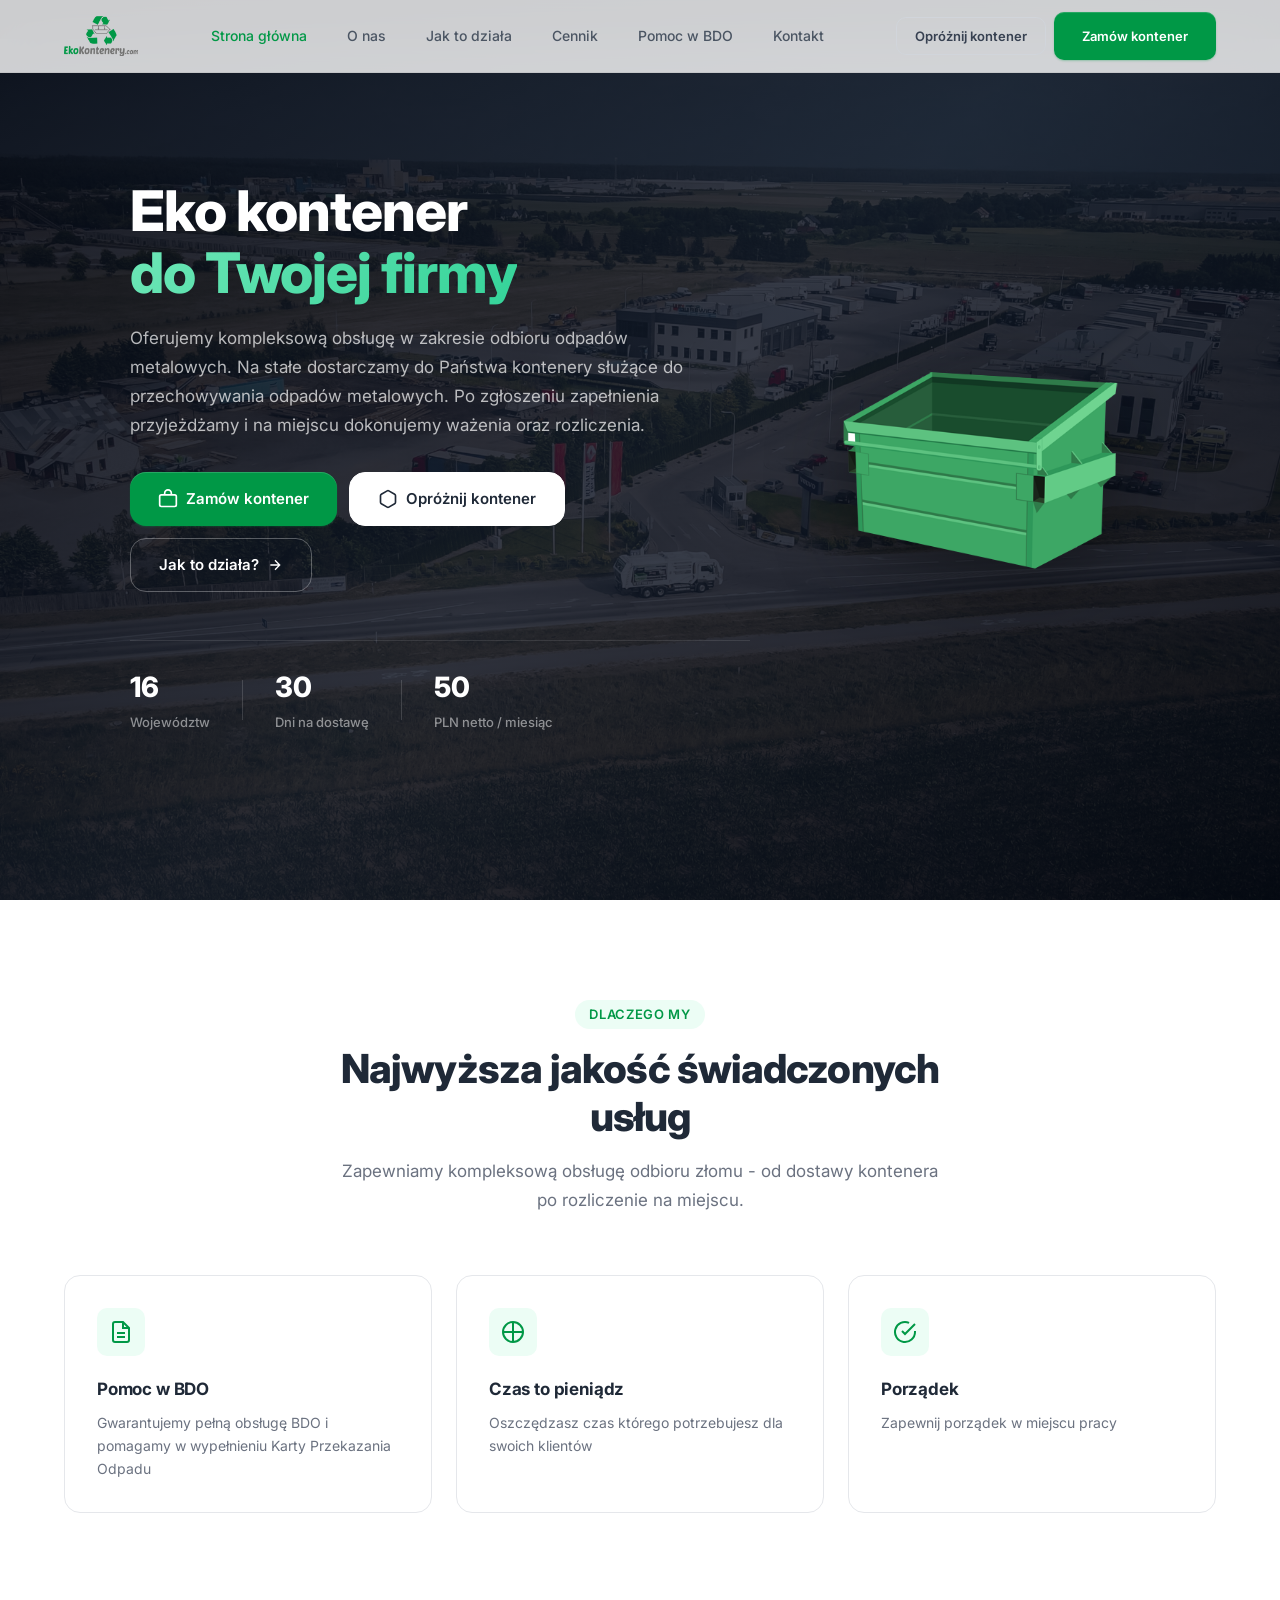
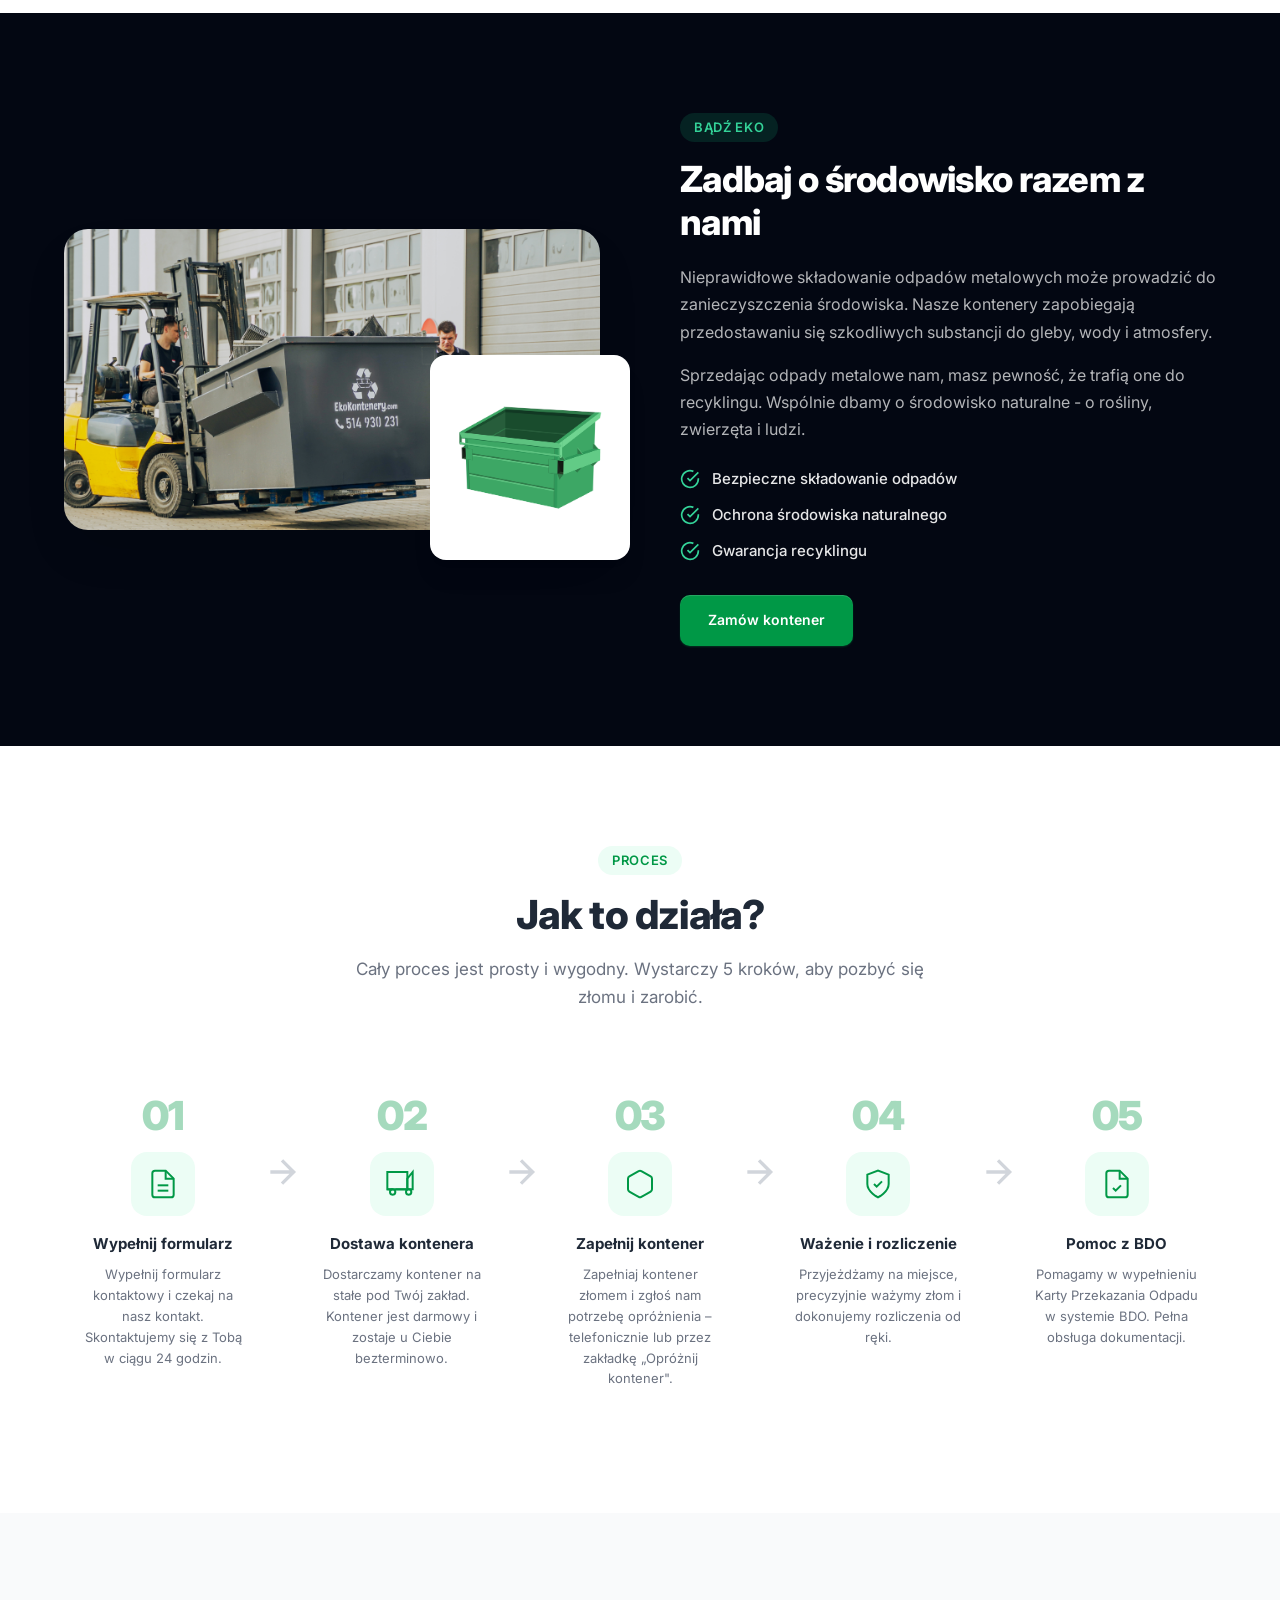
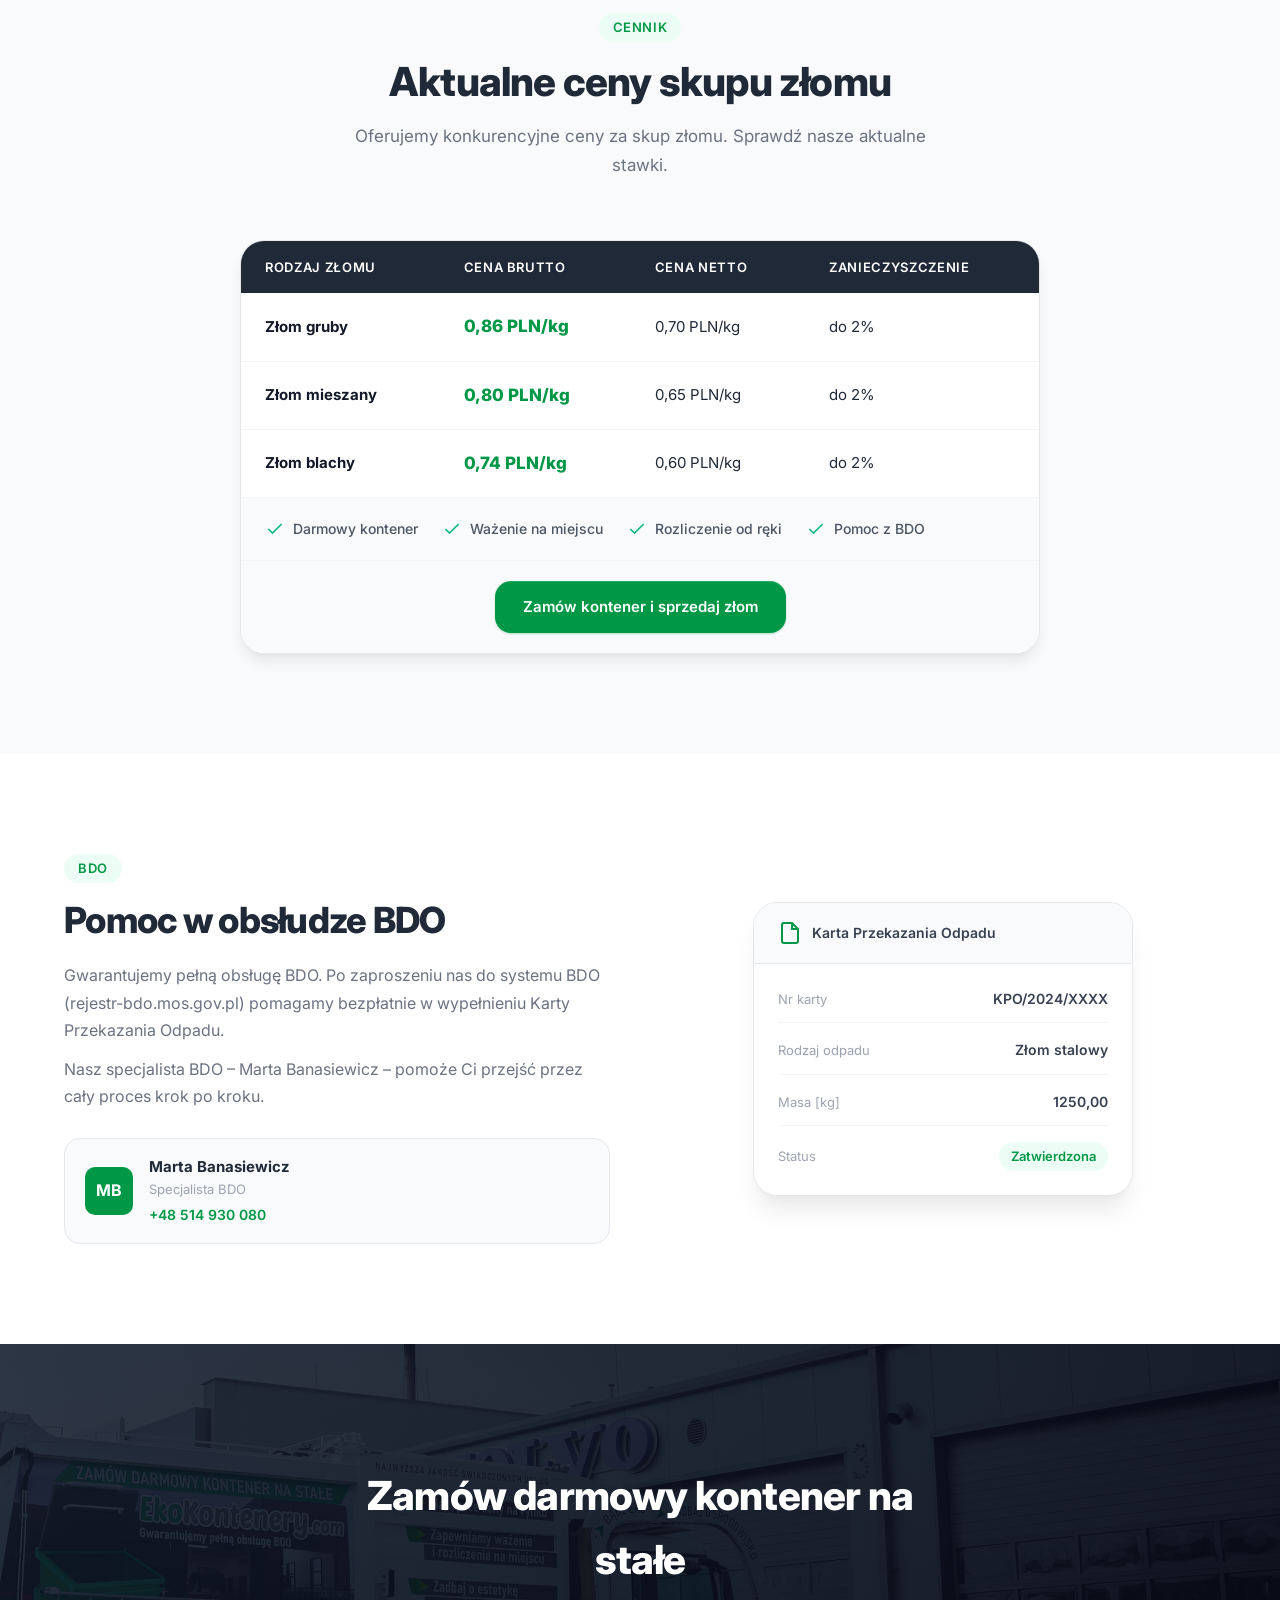
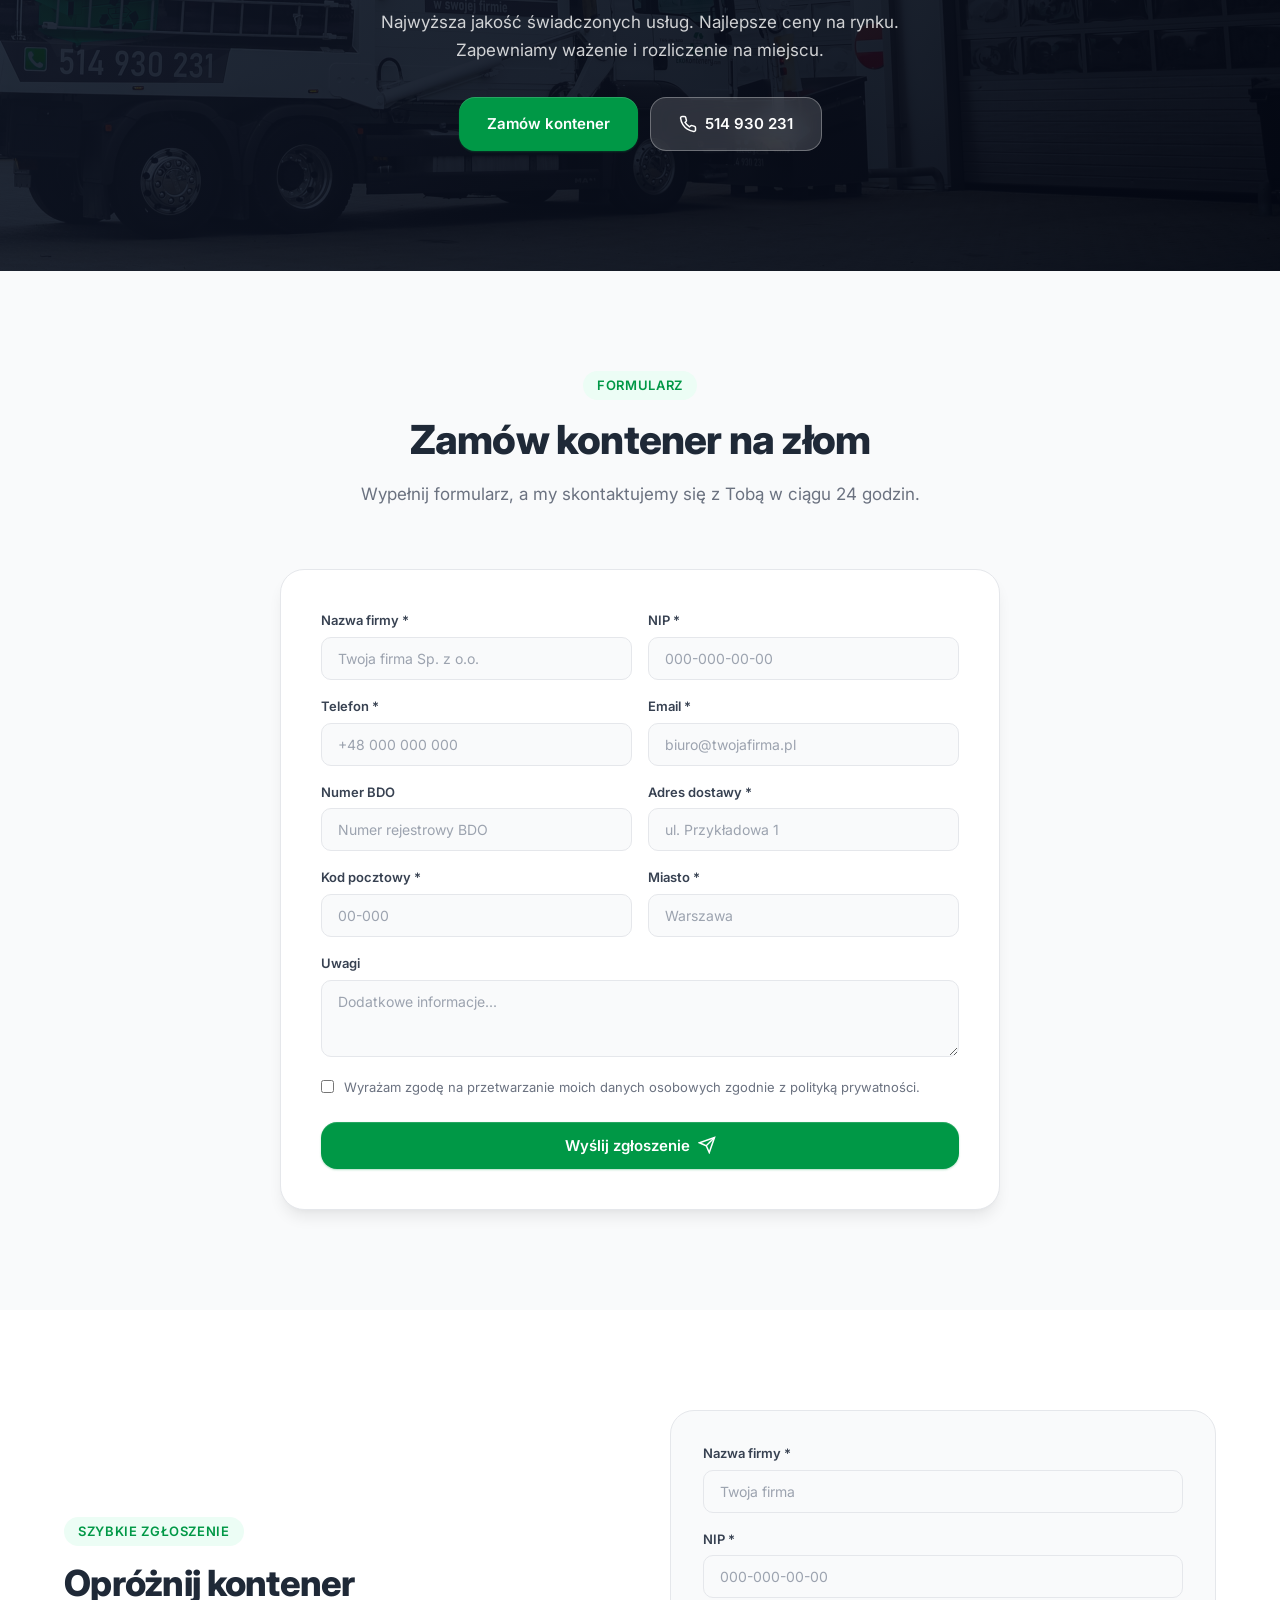
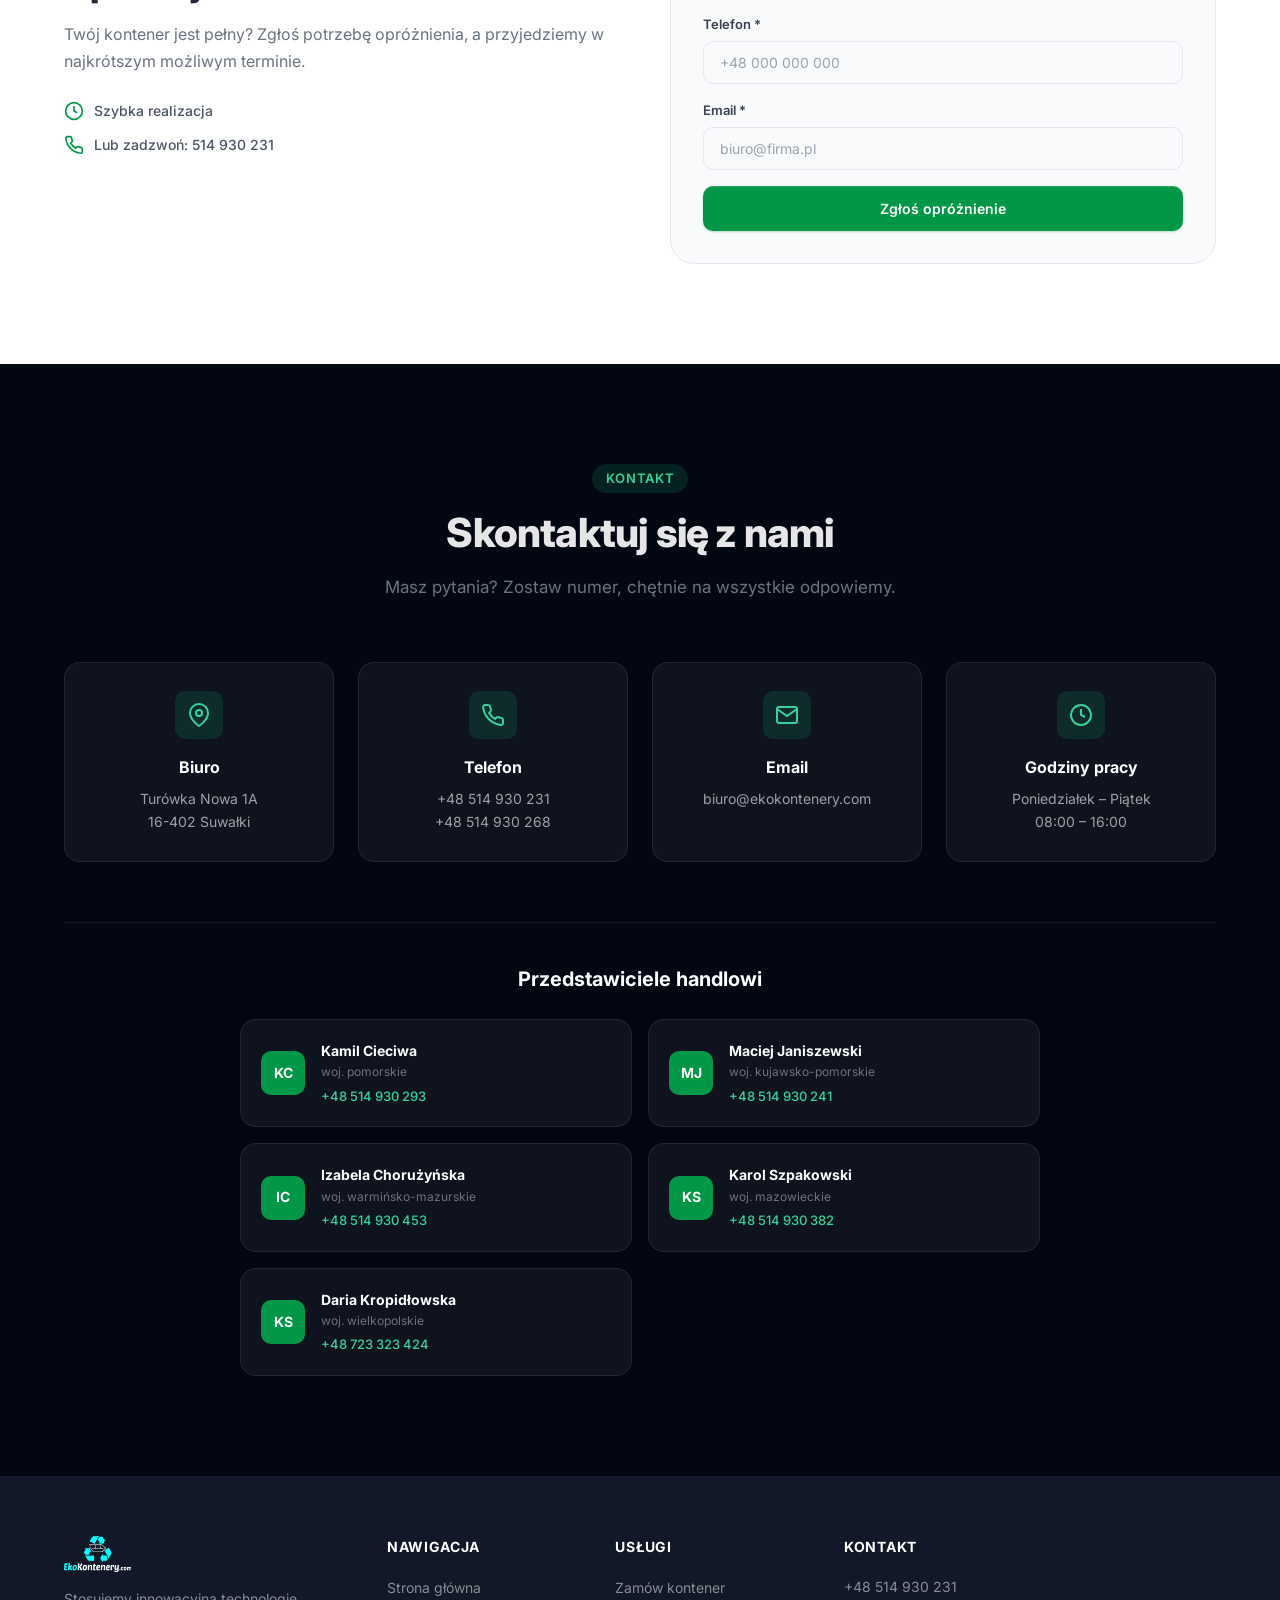
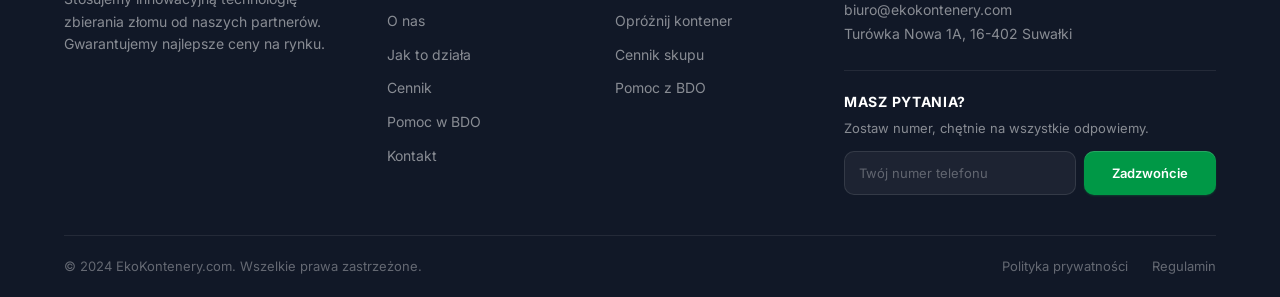
==== index.html @ 19ad595f "Initial Commit" ====
<!DOCTYPE html>
<html lang="pl">
<head>
  <meta charset="UTF-8" />
  <meta name="viewport" content="width=device-width, initial-scale=1.0" />
  <title>EkoKontenery.com - Kontenery na złom | Darmowa dostawa</title>
  <meta name="description" content="Zamów darmowy kontener na złom. Najlepsze ceny na rynku, precyzyjne ważenie i rozliczenie na miejscu. Działamy na terenie całej Polski." />
  <link rel="icon" type="image/png" href="assets/images/logo-1.png" />
  <link rel="preconnect" href="https://fonts.googleapis.com" />
  <link rel="preconnect" href="https://fonts.gstatic.com" crossorigin />
  <link href="https://fonts.googleapis.com/css2?family=Inter:wght@400;500;600;700;800;900&display=swap" rel="stylesheet" />
  <link rel="stylesheet" href="style.css" />
</head>
<body>
  <!-- Navigation -->
  <nav class="navbar" id="navbar">
    <div class="container nav-container">
      <a href="#" class="nav-logo">
        <img src="assets/images/logo-1.png" alt="EkoKontenery.com" />
      </a>
      <button class="nav-toggle" id="navToggle" aria-label="Menu">
        <span></span><span></span><span></span>
      </button>
      <ul class="nav-menu" id="navMenu">
        <li><a href="#home">Strona główna</a></li>
        <li><a href="#o-nas">O nas</a></li>
        <li><a href="#jak-to-dziala">Jak to działa</a></li>
        <li><a href="#cennik">Cennik</a></li>
        <li><a href="#bdo">Pomoc w BDO</a></li>
        <li><a href="#kontakt">Kontakt</a></li>
      </ul>
      <div class="nav-cta">
        <a href="#oproznij" class="btn btn-outline btn-sm">Opróżnij kontener</a>
        <a href="#zamow" class="btn btn-primary btn-sm">Zamów kontener</a>
      </div>
    </div>
  </nav>

  <!-- Hero Section -->
  <section class="hero" id="home">
    <div class="hero-bg">
      <img src="assets/images/Sequence-01.00_31_22_03.Still023-1-scaled.jpg" alt="EkoKontenery siedziba" />
      <div class="hero-overlay"></div>
    </div>
    <div class="container hero-inner">
      <div class="hero-content">
        <h1>Eko kontener<br /><span class="text-gradient">do Twojej firmy</span></h1>
        <p class="hero-subtitle">
         Oferujemy kompleksową obsługę w zakresie odbioru odpadów metalowych. 
         Na stałe dostarczamy do Państwa kontenery służące do przechowywania odpadów metalowych. 
         Po zgłoszeniu zapełnienia przyjeżdżamy i na miejscu dokonujemy ważenia oraz rozliczenia.
        </p>
        <div class="hero-actions">
          <a href="#zamow" class="btn btn-primary btn-lg">
            <svg width="20" height="20" viewBox="0 0 24 24" fill="none" stroke="currentColor" stroke-width="2"><rect x="2" y="7" width="20" height="14" rx="2"/><path d="M16 7V5a4 4 0 0 0-8 0v2"/></svg>
            Zamów kontener
          </a>
          <a href="#oproznij" class="btn btn-white-solid btn-lg">
            <svg width="20" height="20" viewBox="0 0 24 24" fill="none" stroke="currentColor" stroke-width="2"><path d="M21 16V8a2 2 0 0 0-1-1.73l-7-4a2 2 0 0 0-2 0l-7 4A2 2 0 0 0 3 8v8a2 2 0 0 0 1 1.73l7 4a2 2 0 0 0 2 0l7-4A2 2 0 0 0 21 16z"/></svg>
            Opróżnij kontener
          </a>
          <a href="#jak-to-dziala" class="btn btn-outline-light btn-lg">
            Jak to działa?
            <svg width="16" height="16" viewBox="0 0 24 24" fill="none" stroke="currentColor" stroke-width="2"><path d="M5 12h14M12 5l7 7-7 7"/></svg>
          </a>
        </div>
        <div class="hero-stats">
          <div class="stat">
            <span class="stat-number">16</span>
            <span class="stat-label">Województw</span>
          </div>
          <div class="stat-divider"></div>
          <div class="stat">
            <span class="stat-number">30</span>
            <span class="stat-label">Dni na dostawę</span>
          </div>
          <div class="stat-divider"></div>
          <div class="stat">
            <span class="stat-number">50</span>
            <span class="stat-label">PLN netto / miesiąc</span>
          </div>
        </div>
      </div>
      <div class="hero-image">
        <img src="assets/images/kontener-Eko-kontenery-kopia.png" alt="Kontener EkoKontenery" />
      </div>
    </div>
  </section>

<!-- Features Section -->
<section class="section features" id="o-nas">
  <div class="container">

    <div class="section-header">
      <span class="section-tag">Dlaczego my</span>
      <h2>Najwyższa jakość świadczonych usług</h2>
      <p>Zapewniamy kompleksową obsługę odbioru złomu - od dostawy kontenera po rozliczenie na miejscu.</p>
    </div>

    <div class="features-grid">

      <div class="feature-card">
        <div class="feature-icon">
          <svg width="24" height="24" viewBox="0 0 24 24" fill="none" stroke="currentColor" stroke-width="2">
            <path d="M14 2H6a2 2 0 0 0-2 2v16a2 2 0 0 0 2 2h12a2 2 0 0 0 2-2V8z"/>
            <polyline points="14 2 14 8 20 8"/>
            <line x1="16" y1="13" x2="8" y2="13"/>
            <line x1="16" y1="17" x2="8" y2="17"/>
          </svg>
        </div>
        <h3>Pomoc w BDO</h3>
        <p>Gwarantujemy pełną obsługę BDO i pomagamy w wypełnieniu Karty Przekazania Odpadu</p>
      </div>

      <div class="feature-card">
        <div class="feature-icon">
          <svg width="24" height="24" viewBox="0 0 24 24" fill="none" stroke="currentColor" stroke-width="2">
            <path d="M12 2v20M2 12h20"/>
            <circle cx="12" cy="12" r="10"/>
          </svg>
        </div>
        <h3>Czas to pieniądz</h3>
        <p>Oszczędzasz czas którego potrzebujesz dla swoich klientów</p>
      </div>

      <div class="feature-card">
        <div class="feature-icon">
          <svg width="24" height="24" viewBox="0 0 24 24" fill="none" stroke="currentColor" stroke-width="2">
            <path d="M22 11.08V12a10 10 0 1 1-5.93-9.14"/>
            <polyline points="22 4 12 14.01 9 11.01"/>
          </svg>
        </div>
        <h3>Porządek</h3>
        <p>Zapewnij porządek w miejscu pracy</p>
      </div>

    </div>

  </div>
</section>

  <!-- Image + Text Section -->
  <section class="section section-dark eco-section">
    <div class="container">
      <div class="split-content">
        <div class="split-image">
          <img src="assets/images/Sequence-01.00_23_21_05.Still020-1-scaled.jpg" alt="EkoKontenery - kontener na złom z wózkiem widłowym" />
          <div class="image-float-card">
            <img src="assets/images/kontener-Eko-kontenery-kopia.png" alt="Kontener EkoKontenery" class="float-container-img" />
          </div>
        </div>
        <div class="split-text">
          <span class="section-tag tag-light">Bądź EKO</span>
          <h2>Zadbaj o środowisko razem z nami</h2>
          <p>
            Nieprawidłowe składowanie odpadów metalowych może prowadzić do zanieczyszczenia środowiska.
            Nasze kontenery zapobiegają przedostawaniu się szkodliwych substancji do gleby, wody i atmosfery.
          </p>
          <p>
            Sprzedając odpady metalowe nam, masz pewność, że trafią one do recyklingu.
            Wspólnie dbamy o środowisko naturalne - o rośliny, zwierzęta i ludzi.
          </p>
          <ul class="check-list">
            <li>
              <svg width="20" height="20" viewBox="0 0 24 24" fill="none" stroke="currentColor" stroke-width="2"><path d="M22 11.08V12a10 10 0 1 1-5.93-9.14"/><polyline points="22 4 12 14.01 9 11.01"/></svg>
              Bezpieczne składowanie odpadów
            </li>
            <li>
              <svg width="20" height="20" viewBox="0 0 24 24" fill="none" stroke="currentColor" stroke-width="2"><path d="M22 11.08V12a10 10 0 1 1-5.93-9.14"/><polyline points="22 4 12 14.01 9 11.01"/></svg>
              Ochrona środowiska naturalnego
            </li>
            <li>
              <svg width="20" height="20" viewBox="0 0 24 24" fill="none" stroke="currentColor" stroke-width="2"><path d="M22 11.08V12a10 10 0 1 1-5.93-9.14"/><polyline points="22 4 12 14.01 9 11.01"/></svg>
              Gwarancja recyklingu
            </li>
          </ul>
          <a href="#zamow" class="btn btn-primary">Zamów kontener</a>
        </div>
      </div>
    </div>
  </section>

  <!-- How It Works -->
  <section class="section how-it-works" id="jak-to-dziala">
    <div class="container">
      <div class="section-header">
        <span class="section-tag">Proces</span>
        <h2>Jak to działa?</h2>
        <p>Cały proces jest prosty i wygodny. Wystarczy 5 kroków, aby pozbyć się złomu i zarobić.</p>
      </div>
      <div class="steps-grid">
        <div class="step-card">
          <div class="step-number">01</div>
          <div class="step-icon">
            <svg width="32" height="32" viewBox="0 0 24 24" fill="none" stroke="currentColor" stroke-width="1.5"><path d="M14 2H6a2 2 0 0 0-2 2v16a2 2 0 0 0 2 2h12a2 2 0 0 0 2-2V8z"/><polyline points="14 2 14 8 20 8"/><line x1="16" y1="13" x2="8" y2="13"/><line x1="16" y1="17" x2="8" y2="17"/></svg>
          </div>
          <h3>Wypełnij formularz</h3>
          <p>Wypełnij formularz kontaktowy i czekaj na nasz kontakt. Skontaktujemy się z Tobą w ciągu 24 godzin.</p>
        </div>
        <div class="step-connector">
          <svg width="40" height="40" viewBox="0 0 24 24" fill="none" stroke="currentColor" stroke-width="2"><path d="M5 12h14M12 5l7 7-7 7"/></svg>
        </div>
        <div class="step-card">
          <div class="step-number">02</div>
          <div class="step-icon">
            <svg width="32" height="32" viewBox="0 0 24 24" fill="none" stroke="currentColor" stroke-width="1.5"><rect x="1" y="3" width="15" height="13"/><polygon points="16 8 20 3 20 16 16 16 16 8"/><line x1="1" y1="16" x2="5" y2="16"/><circle cx="5" cy="18" r="2"/><circle cx="17" cy="18" r="2"/><line x1="7" y1="16" x2="15" y2="16"/></svg>
          </div>
          <h3>Dostawa kontenera</h3>
          <p>Dostarczamy kontener na stałe pod Twój zakład. Kontener jest darmowy i zostaje u Ciebie bezterminowo.</p>
        </div>
        <div class="step-connector">
          <svg width="40" height="40" viewBox="0 0 24 24" fill="none" stroke="currentColor" stroke-width="2"><path d="M5 12h14M12 5l7 7-7 7"/></svg>
        </div>
        <div class="step-card">
          <div class="step-number">03</div>
          <div class="step-icon">
            <svg width="32" height="32" viewBox="0 0 24 24" fill="none" stroke="currentColor" stroke-width="1.5"><path d="M21 16V8a2 2 0 0 0-1-1.73l-7-4a2 2 0 0 0-2 0l-7 4A2 2 0 0 0 3 8v8a2 2 0 0 0 1 1.73l7 4a2 2 0 0 0 2 0l7-4A2 2 0 0 0 21 16z"/></svg>
          </div>
          <h3>Zapełnij kontener</h3>
          <p>Zapełniaj kontener złomem i zgłoś nam potrzebę opróżnienia – telefonicznie lub przez zakładkę „Opróżnij kontener".</p>
        </div>
        <div class="step-connector">
          <svg width="40" height="40" viewBox="0 0 24 24" fill="none" stroke="currentColor" stroke-width="2"><path d="M5 12h14M12 5l7 7-7 7"/></svg>
        </div>
        <div class="step-card">
          <div class="step-number">04</div>
          <div class="step-icon">
            <svg width="32" height="32" viewBox="0 0 24 24" fill="none" stroke="currentColor" stroke-width="1.5"><path d="M12 22s8-4 8-10V5l-8-3-8 3v7c0 6 8 10 8 10z"/><polyline points="9 12 11 14 15 10"/></svg>
          </div>
          <h3>Ważenie i rozliczenie</h3>
          <p>Przyjeżdżamy na miejsce, precyzyjnie ważymy złom i dokonujemy rozliczenia od ręki.</p>
        </div>
        <div class="step-connector">
          <svg width="40" height="40" viewBox="0 0 24 24" fill="none" stroke="currentColor" stroke-width="2"><path d="M5 12h14M12 5l7 7-7 7"/></svg>
        </div>
        <div class="step-card">
          <div class="step-number">05</div>
          <div class="step-icon">
            <svg width="32" height="32" viewBox="0 0 24 24" fill="none" stroke="currentColor" stroke-width="1.5"><path d="M14 2H6a2 2 0 0 0-2 2v16a2 2 0 0 0 2 2h12a2 2 0 0 0 2-2V8z"/><polyline points="14 2 14 8 20 8"/><path d="M9 15l2 2 4-4"/></svg>
          </div>
          <h3>Pomoc z BDO</h3>
          <p>Pomagamy w wypełnieniu Karty Przekazania Odpadu w systemie BDO. Pełna obsługa dokumentacji.</p>
        </div>
      </div>
    </div>
  </section>

  <!-- Pricing Section -->
  <section class="section section-gray" id="cennik">
    <div class="container">
      <div class="section-header">
        <span class="section-tag">Cennik</span>
        <h2>Aktualne ceny skupu złomu</h2>
        <p>Oferujemy konkurencyjne ceny za skup złomu. Sprawdź nasze aktualne stawki.</p>
      </div>
      <div class="pricing-table-wrapper">
        <table class="pricing-table">
          <thead>
            <tr>
              <th>Rodzaj złomu</th>
              <th>Cena brutto</th>
              <th>Cena netto</th>
              <th>Zanieczyszczenie</th>
            </tr>
          </thead>
          <tbody>
            <tr>
              <td><strong>Złom gruby</strong></td>
              <td><span class="price-highlight">0,86 PLN/kg</span></td>
              <td>0,70 PLN/kg</td>
              <td>do 2%</td>
            </tr>
            <tr>
              <td><strong>Złom mieszany</strong></td>
              <td><span class="price-highlight">0,80 PLN/kg</span></td>
              <td>0,65 PLN/kg</td>
              <td>do 2%</td>
            </tr>
            <tr>
              <td><strong>Złom blachy</strong></td>
              <td><span class="price-highlight">0,74 PLN/kg</span></td>
              <td>0,60 PLN/kg</td>
              <td>do 2%</td>
            </tr>
          </tbody>
        </table>
        <div class="pricing-benefits">
          <div class="pricing-benefit">
            <svg width="20" height="20" viewBox="0 0 24 24" fill="none" stroke="currentColor" stroke-width="2"><polyline points="20 6 9 17 4 12"/></svg>
            Darmowy kontener
          </div>
          <div class="pricing-benefit">
            <svg width="20" height="20" viewBox="0 0 24 24" fill="none" stroke="currentColor" stroke-width="2"><polyline points="20 6 9 17 4 12"/></svg>
            Ważenie na miejscu
          </div>
          <div class="pricing-benefit">
            <svg width="20" height="20" viewBox="0 0 24 24" fill="none" stroke="currentColor" stroke-width="2"><polyline points="20 6 9 17 4 12"/></svg>
            Rozliczenie od ręki
          </div>
          <div class="pricing-benefit">
            <svg width="20" height="20" viewBox="0 0 24 24" fill="none" stroke="currentColor" stroke-width="2"><polyline points="20 6 9 17 4 12"/></svg>
            Pomoc z BDO
          </div>
        </div>
        <div class="pricing-cta">
          <a href="#zamow" class="btn btn-primary btn-lg">Zamów kontener i sprzedaj złom</a>
        </div>
      </div>
    </div>
  </section>

  <!-- BDO Section -->
  <section class="section" id="bdo">
    <div class="container">
      <div class="bdo-content">
        <div class="bdo-text">
          <span class="section-tag">BDO</span>
          <h2>Pomoc w obsłudze BDO</h2>
          <p>
            Gwarantujemy pełną obsługę BDO. Po zaproszeniu nas do systemu BDO
            (rejestr-bdo.mos.gov.pl) pomagamy bezpłatnie w wypełnieniu
            Karty Przekazania Odpadu.
          </p>
          <p>
            Nasz specjalista BDO – Marta Banasiewicz – pomoże Ci przejść
            przez cały proces krok po kroku.
          </p>
          <div class="bdo-contact">
            <div class="bdo-person">
              <div class="person-avatar">MB</div>
              <div>
                <strong>Marta Banasiewicz</strong>
                <span>Specjalista BDO</span>
                <a href="tel:+48514930080">+48 514 930 080</a>
              </div>
            </div>
          </div>
        </div>
        <div class="bdo-visual">
          <div class="bdo-card">
            <div class="bdo-card-header">
              <svg width="24" height="24" viewBox="0 0 24 24" fill="none" stroke="currentColor" stroke-width="2"><path d="M14 2H6a2 2 0 0 0-2 2v16a2 2 0 0 0 2 2h12a2 2 0 0 0 2-2V8z"/><polyline points="14 2 14 8 20 8"/></svg>
              Karta Przekazania Odpadu
            </div>
            <div class="bdo-card-body">
              <div class="bdo-field">
                <span class="bdo-label">Nr karty</span>
                <span class="bdo-value">KPO/2024/XXXX</span>
              </div>
              <div class="bdo-field">
                <span class="bdo-label">Rodzaj odpadu</span>
                <span class="bdo-value">Złom stalowy</span>
              </div>
              <div class="bdo-field">
                <span class="bdo-label">Masa [kg]</span>
                <span class="bdo-value">1250,00</span>
              </div>
              <div class="bdo-field">
                <span class="bdo-label">Status</span>
                <span class="bdo-status">Zatwierdzona</span>
              </div>
            </div>
          </div>
        </div>
      </div>
    </div>
  </section>

  <!-- CTA Image Section -->
  <section class="cta-image-section">
    <div class="cta-image-bg">
      <img src="assets/images/Sequence-01.00_45_12_04.Still037-scaled.jpg" alt="Ciężarówka EkoKontenery" />
      <div class="cta-image-overlay"></div>
    </div>
    <div class="container cta-image-content">
      <h2>Zamów darmowy kontener na stałe</h2>
      <p>Najwyższa jakość świadczonych usług. Najlepsze ceny na rynku. Zapewniamy ważenie i rozliczenie na miejscu.</p>
      <div class="cta-image-actions">
        <a href="#zamow" class="btn btn-primary btn-lg">Zamów kontener</a>
        <a href="tel:+48514930231" class="btn btn-white btn-lg">
          <svg width="18" height="18" viewBox="0 0 24 24" fill="none" stroke="currentColor" stroke-width="2"><path d="M22 16.92v3a2 2 0 0 1-2.18 2 19.79 19.79 0 0 1-8.63-3.07 19.5 19.5 0 0 1-6-6 19.79 19.79 0 0 1-3.07-8.67A2 2 0 0 1 4.11 2h3a2 2 0 0 1 2 1.72c.127.96.361 1.903.7 2.81a2 2 0 0 1-.45 2.11L8.09 9.91a16 16 0 0 0 6 6l1.27-1.27a2 2 0 0 1 2.11-.45c.907.339 1.85.573 2.81.7A2 2 0 0 1 22 16.92z"/></svg>
          514 930 231
        </a>
      </div>
    </div>
  </section>

  <!-- Order Form Section -->
  <section class="section section-gray" id="zamow">
    <div class="container">
      <div class="section-header">
        <span class="section-tag">Formularz</span>
        <h2>Zamów kontener na złom</h2>
        <p>Wypełnij formularz, a my skontaktujemy się z Tobą w ciągu 24 godzin.</p>
      </div>
      <div class="form-wrapper">
        <form class="order-form" id="orderForm">
          <div class="form-grid">
            <div class="form-group">
              <label for="firma">Nazwa firmy *</label>
              <input type="text" id="firma" name="firma" required placeholder="Twoja firma Sp. z o.o." />
            </div>
            <div class="form-group">
              <label for="nip">NIP *</label>
              <input type="text" id="nip" name="nip" required placeholder="000-000-00-00" />
            </div>
            <div class="form-group">
              <label for="telefon">Telefon *</label>
              <input type="tel" id="telefon" name="telefon" required placeholder="+48 000 000 000" />
            </div>
            <div class="form-group">
              <label for="email">Email *</label>
              <input type="email" id="email" name="email" required placeholder="biuro@twojafirma.pl" />
            </div>
            <div class="form-group">
              <label for="bdo">Numer BDO</label>
              <input type="text" id="bdo-number" name="bdo" placeholder="Numer rejestrowy BDO" />
            </div>
            <div class="form-group">
              <label for="adres">Adres dostawy *</label>
              <input type="text" id="adres" name="adres" required placeholder="ul. Przykładowa 1" />
            </div>
            <div class="form-group">
              <label for="kod">Kod pocztowy *</label>
              <input type="text" id="kod" name="kod" required placeholder="00-000" />
            </div>
            <div class="form-group">
              <label for="miasto">Miasto *</label>
              <input type="text" id="miasto" name="miasto" required placeholder="Warszawa" />
            </div>
          </div>
          <div class="form-group form-group-full">
            <label for="uwagi">Uwagi</label>
            <textarea id="uwagi" name="uwagi" rows="3" placeholder="Dodatkowe informacje..."></textarea>
          </div>
          <div class="form-consent">
            <label class="checkbox-label">
              <input type="checkbox" required />
              <span>Wyrażam zgodę na przetwarzanie moich danych osobowych zgodnie z polityką prywatności.</span>
            </label>
          </div>
          <button type="submit" class="btn btn-primary btn-lg btn-block">
            Wyślij zgłoszenie
            <svg width="18" height="18" viewBox="0 0 24 24" fill="none" stroke="currentColor" stroke-width="2"><path d="M22 2L11 13"/><path d="M22 2l-7 20-4-9-9-4 20-7z"/></svg>
          </button>
        </form>
      </div>
    </div>
  </section>

  <!-- Empty Container Form -->
  <section class="section" id="oproznij">
    <div class="container">
      <div class="empty-container-wrapper">
        <div class="empty-container-text">
          <span class="section-tag">Szybkie zgłoszenie</span>
          <h2>Opróżnij kontener</h2>
          <p>Twój kontener jest pełny? Zgłoś potrzebę opróżnienia, a przyjedziemy w najkrótszym możliwym terminie.</p>
          <div class="empty-benefits">
            <div class="empty-benefit">
              <svg width="20" height="20" viewBox="0 0 24 24" fill="none" stroke="currentColor" stroke-width="2"><circle cx="12" cy="12" r="10"/><polyline points="12 6 12 12 16 14"/></svg>
              <span>Szybka realizacja</span>
            </div>
            <div class="empty-benefit">
              <svg width="20" height="20" viewBox="0 0 24 24" fill="none" stroke="currentColor" stroke-width="2"><path d="M22 16.92v3a2 2 0 0 1-2.18 2 19.79 19.79 0 0 1-8.63-3.07 19.5 19.5 0 0 1-6-6 19.79 19.79 0 0 1-3.07-8.67A2 2 0 0 1 4.11 2h3a2 2 0 0 1 2 1.72c.127.96.361 1.903.7 2.81a2 2 0 0 1-.45 2.11L8.09 9.91a16 16 0 0 0 6 6l1.27-1.27a2 2 0 0 1 2.11-.45c.907.339 1.85.573 2.81.7A2 2 0 0 1 22 16.92z"/></svg>
              <span>Lub zadzwoń: 514 930 231</span>
            </div>
          </div>
        </div>
        <form class="empty-form" id="emptyForm">
          <div class="form-group">
            <label for="e-firma">Nazwa firmy *</label>
            <input type="text" id="e-firma" name="firma" required placeholder="Twoja firma" />
          </div>
          <div class="form-group">
            <label for="e-nip">NIP *</label>
            <input type="text" id="e-nip" name="nip" required placeholder="000-000-00-00" />
          </div>
          <div class="form-group">
            <label for="e-telefon">Telefon *</label>
            <input type="tel" id="e-telefon" name="telefon" required placeholder="+48 000 000 000" />
          </div>
          <div class="form-group">
            <label for="e-email">Email *</label>
            <input type="email" id="e-email" name="email" required placeholder="biuro@firma.pl" />
          </div>
          <button type="submit" class="btn btn-primary btn-block">
            Zgłoś opróżnienie
          </button>
        </form>
      </div>
    </div>
  </section>

  <!-- Contact Section -->
  <section class="section section-dark" id="kontakt">
    <div class="container">
      <div class="section-header section-header-light">
        <span class="section-tag tag-light">Kontakt</span>
        <h2>Skontaktuj się z nami</h2>
        <p>Masz pytania? Zostaw numer, chętnie na wszystkie odpowiemy.</p>
      </div>
      <div class="contact-grid">
        <div class="contact-card">
          <div class="contact-icon">
            <svg width="24" height="24" viewBox="0 0 24 24" fill="none" stroke="currentColor" stroke-width="2"><path d="M21 10c0 7-9 13-9 13s-9-6-9-13a9 9 0 0 1 18 0z"/><circle cx="12" cy="10" r="3"/></svg>
          </div>
          <h3>Biuro</h3>
          <p>Turówka Nowa 1A<br />16-402 Suwałki</p>
        </div>
        <div class="contact-card">
          <div class="contact-icon">
            <svg width="24" height="24" viewBox="0 0 24 24" fill="none" stroke="currentColor" stroke-width="2"><path d="M22 16.92v3a2 2 0 0 1-2.18 2 19.79 19.79 0 0 1-8.63-3.07 19.5 19.5 0 0 1-6-6 19.79 19.79 0 0 1-3.07-8.67A2 2 0 0 1 4.11 2h3a2 2 0 0 1 2 1.72c.127.96.361 1.903.7 2.81a2 2 0 0 1-.45 2.11L8.09 9.91a16 16 0 0 0 6 6l1.27-1.27a2 2 0 0 1 2.11-.45c.907.339 1.85.573 2.81.7A2 2 0 0 1 22 16.92z"/></svg>
          </div>
          <h3>Telefon</h3>
          <p>
            <a href="tel:+48514930231">+48 514 930 231</a><br />
            <a href="tel:+48514930268">+48 514 930 268</a>
          </p>
        </div>
        <div class="contact-card">
          <div class="contact-icon">
            <svg width="24" height="24" viewBox="0 0 24 24" fill="none" stroke="currentColor" stroke-width="2"><path d="M4 4h16c1.1 0 2 .9 2 2v12c0 1.1-.9 2-2 2H4c-1.1 0-2-.9-2-2V6c0-1.1.9-2 2-2z"/><polyline points="22,6 12,13 2,6"/></svg>
          </div>
          <h3>Email</h3>
          <p><a href="mailto:biuro@ekokontenery.com">biuro@ekokontenery.com</a></p>
        </div>
        <div class="contact-card">
          <div class="contact-icon">
            <svg width="24" height="24" viewBox="0 0 24 24" fill="none" stroke="currentColor" stroke-width="2"><circle cx="12" cy="12" r="10"/><polyline points="12 6 12 12 16 14"/></svg>
          </div>
          <h3>Godziny pracy</h3>
          <p>Poniedziałek – Piątek<br />08:00 – 16:00</p>
        </div>
      </div>

      <!-- Sales Representatives -->
      <div class="reps-section">
        <h3 class="reps-title">Przedstawiciele handlowi</h3>
        <div class="reps-grid">
          <div class="rep-card">
            <div class="rep-avatar">KC</div>
            <div class="rep-info">
              <strong>Kamil Cieciwa</strong>
              <span>woj. pomorskie</span>
              <a href="tel:+48514930293">+48 514 930 293</a>
              <!-- <a href="mailto:kamil.cieciwa@ekokontenery.com">kamil.cieciwa@ekokontenery.com</a> -->
            </div>
          </div>
          <div class="rep-card">
            <div class="rep-avatar">MJ</div>
            <div class="rep-info">
              <strong>Maciej Janiszewski</strong>
              <span>woj. kujawsko-pomorskie</span>
              <a href="tel:+48514930241">+48 514 930 241</a>
            </div>
          </div>
          <div class="rep-card">
            <div class="rep-avatar">IC</div>
            <div class="rep-info">
              <strong>Izabela Chorużyńska</strong>
              <span>woj. warmińsko-mazurskie</span>
              <a href="tel:+48514930453">+48 514 930 453</a>
            </div>
          </div>
          <div class="rep-card">
            <div class="rep-avatar">KS</div>
            <div class="rep-info">
              <strong>Karol Szpakowski</strong>
              <span>woj. mazowieckie</span>
              <a href="tel:+48514930382">+48 514 930 382</a>
            </div>
          </div>
          <div class="rep-card">
            <div class="rep-avatar">KS</div>
            <div class="rep-info">
              <strong>Daria Kropidłowska</strong>
              <span>woj. wielkopolskie</span>
              <a href="tel:+48723323424">+48 723 323 424</a>
            </div>
          </div>
        </div>
      </div>
    </div>
  </section>

  <!-- Footer -->
  <footer class="footer">
    <div class="container">
      <div class="footer-grid">
        <div class="footer-brand">
          <img src="assets/images/logo-1.png" alt="EkoKontenery.com" class="footer-logo" />
          <p>Stosujemy innowacyjną technologię zbierania złomu od naszych partnerów. Gwarantujemy najlepsze ceny na rynku.</p>
        </div>
        <div class="footer-links">
          <h4>Nawigacja</h4>
          <ul>
            <li><a href="#home">Strona główna</a></li>
            <li><a href="#o-nas">O nas</a></li>
            <li><a href="#jak-to-dziala">Jak to działa</a></li>
            <li><a href="#cennik">Cennik</a></li>
            <li><a href="#bdo">Pomoc w BDO</a></li>
            <li><a href="#kontakt">Kontakt</a></li>
          </ul>
        </div>
        <div class="footer-links">
          <h4>Usługi</h4>
          <ul>
            <li><a href="#zamow">Zamów kontener</a></li>
            <li><a href="#oproznij">Opróżnij kontener</a></li>
            <li><a href="#cennik">Cennik skupu</a></li>
            <li><a href="#bdo">Pomoc z BDO</a></li>
          </ul>
        </div>
        <div class="footer-contact">
          <h4>Kontakt</h4>
          <p>
            <a href="tel:+48514930231">+48 514 930 231</a><br />
            <a href="mailto:biuro@ekokontenery.com">biuro@ekokontenery.com</a><br />
            Turówka Nowa 1A, 16-402 Suwałki
          </p>
          <div class="footer-callback">
            <h4>Masz pytania?</h4>
            <p>Zostaw numer, chętnie na wszystkie odpowiemy.</p>
            <form class="callback-form" id="callbackForm">
              <input type="tel" placeholder="Twój numer telefonu" required />
              <button type="submit" class="btn btn-primary btn-sm">Zadzwońcie</button>
            </form>
          </div>
        </div>
      </div>
      <div class="footer-bottom">
        <p>&copy; 2024 EkoKontenery.com. Wszelkie prawa zastrzeżone.</p>
        <div class="footer-bottom-links">
          <a href="#">Polityka prywatności</a>
          <a href="#">Regulamin</a>
        </div>
      </div>
    </div>
  </footer>

  <script src="script.js"></script>
</body>
</html>
---- style.css ----
/* ===== RESET & BASE ===== */
*, *::before, *::after {
  margin: 0;
  padding: 0;
  box-sizing: border-box;
}

:root {
  --green-50: #ecfdf5;
  --green-100: #d1fae5;
  --green-200: #a7f3d0;
  --green-300: #6ee7b7;
  --green-400: #34d399;
  --green-500: #10b981;
  --green-600: #009846;
  --green-700: #047857;
  --green-800: #065f46;
  --green-900: #064e3b;

  --gray-50: #f9fafb;
  --gray-100: #f3f4f6;
  --gray-200: #e5e7eb;
  --gray-300: #d1d5db;
  --gray-400: #9ca3af;
  --gray-500: #6b7280;
  --gray-600: #4b5563;
  --gray-700: #374151;
  --gray-800: #1f2937;
  --gray-900: #111827;
  --gray-950: #030712;

  --radius-sm: 6px;
  --radius-md: 10px;
  --radius-lg: 16px;
  --radius-xl: 24px;
  --radius-full: 9999px;

  --shadow-sm: 0 1px 2px rgba(0,0,0,0.05);
  --shadow-md: 0 4px 6px -1px rgba(0,0,0,0.07), 0 2px 4px -2px rgba(0,0,0,0.05);
  --shadow-lg: 0 10px 15px -3px rgba(0,0,0,0.08), 0 4px 6px -4px rgba(0,0,0,0.04);
  --shadow-xl: 0 20px 25px -5px rgba(0,0,0,0.08), 0 8px 10px -6px rgba(0,0,0,0.04);
  --shadow-2xl: 0 25px 50px -12px rgba(0,0,0,0.15);

  --transition: 0.2s ease;
}

html {
  scroll-behavior: smooth;
  scroll-padding-top: 80px;
}

body {
  font-family: 'Inter', -apple-system, BlinkMacSystemFont, sans-serif;
  color: var(--gray-800);
  line-height: 1.6;
  background: #fff;
  -webkit-font-smoothing: antialiased;
}

a {
  color: inherit;
  text-decoration: none;
}

img {
  max-width: 100%;
  height: auto;
  display: block;
}

ul { list-style: none; }

.container {
  max-width: 1200px;
  margin: 0 auto;
  padding: 0 24px;
}

/* ===== NAVBAR ===== */
.navbar {
  position: fixed;
  top: 0;
  left: 0;
  right: 0;
  z-index: 1000;
  background: rgba(255,255,255,0.8);
  backdrop-filter: blur(20px);
  -webkit-backdrop-filter: blur(20px);
  border-bottom: 1px solid rgba(0,0,0,0.06);
  transition: var(--transition);
}

.navbar.scrolled {
  background: rgba(255,255,255,0.95);
  box-shadow: var(--shadow-md);
}

.nav-container {
  display: flex;
  align-items: center;
  justify-content: space-between;
  height: 72px;
}

.nav-logo img {
  height: 40px;
  width: auto;
}

.nav-menu {
  display: flex;
  align-items: center;
  gap: 8px;
}

.nav-menu a {
  padding: 8px 16px;
  font-size: 14px;
  font-weight: 500;
  color: var(--gray-600);
  border-radius: var(--radius-full);
  transition: var(--transition);
}

.nav-menu a:hover {
  color: var(--gray-900);
  background: var(--gray-100);
}

.nav-cta {
  display: flex;
  align-items: center;
  gap: 8px;
}

.nav-toggle {
  display: none;
  flex-direction: column;
  gap: 5px;
  background: none;
  border: none;
  cursor: pointer;
  padding: 4px;
}

.nav-toggle span {
  display: block;
  width: 22px;
  height: 2px;
  background: var(--gray-700);
  border-radius: 2px;
  transition: var(--transition);
}

/* ===== BUTTONS ===== */
.btn {
  display: inline-flex;
  align-items: center;
  justify-content: center;
  gap: 8px;
  font-family: inherit;
  font-weight: 600;
  font-size: 14px;
  border: none;
  border-radius: var(--radius-md);
  cursor: pointer;
  transition: all 0.2s ease;
  white-space: nowrap;
  text-decoration: none;
}

.btn-sm {
  padding: 8px 18px;
  font-size: 13px;
}

.btn-lg {
  padding: 14px 28px;
  font-size: 15px;
  border-radius: var(--radius-lg);
}

.btn-block {
  width: 100%;
}

.btn-primary {
  background: var(--green-600);
  color: #fff;
  box-shadow: 0 1px 2px rgba(0,152,70,0.3), inset 0 1px 0 rgba(255,255,255,0.15);
  padding: 14px 28px;
}

.btn-primary:hover {
  background: var(--green-700);
  box-shadow: 0 4px 12px rgba(0,152,70,0.35), inset 0 1px 0 rgba(255,255,255,0.15);
  transform: translateY(-1px);
}

.btn-outline {
  background: transparent;
  color: var(--gray-700);
  border: 1.5px solid var(--gray-300);
}

.btn-outline:hover {
  background: var(--gray-50);
  border-color: var(--gray-400);
  color: var(--gray-900);
}

.btn-white {
  background: rgba(255,255,255,0.15);
  color: #fff;
  border: 1.5px solid rgba(255,255,255,0.3);
  backdrop-filter: blur(10px);
}

.btn-white:hover {
  background: rgba(255,255,255,0.25);
  border-color: rgba(255,255,255,0.5);
}

.btn-outline-light {
  background: transparent;
  color: #fff;
  border: 1.5px solid rgba(255,255,255,0.3);
}

.btn-outline-light:hover {
  background: rgba(255,255,255,0.1);
  border-color: rgba(255,255,255,0.5);
}

.btn-white-solid {
  background: #fff;
  color: var(--gray-800);
  border: 1.5px solid #fff;
}

.btn-white-solid:hover {
  background: var(--gray-100);
  border-color: var(--gray-100);
  transform: translateY(-1px);
}

/* ===== HERO ===== */
.hero {
  position: relative;
  min-height: 100vh;
  display: flex;
  align-items: center;
  padding: 120px 0 80px;
  overflow: hidden;
}

.hero-bg {
  position: absolute;
  inset: 0;
  z-index: 0;
}

.hero-bg img {
  width: 100%;
  height: 100%;
  object-fit: cover;
}

.hero-overlay {
  position: absolute;
  inset: 0;
  background: linear-gradient(
    135deg,
    rgba(3,7,18,0.88) 0%,
    rgba(17,24,39,0.82) 50%,
    rgba(3,7,18,0.85) 100%
  );
}

.hero-inner {
  position: relative;
  z-index: 1;
  display: flex;
  align-items: center;
  gap: 60px;
}

.hero-content {
  flex: 1;
  max-width: 620px;
}

.hero-image {
  flex: 0 0 340px;
  display: flex;
  align-items: center;
  justify-content: center;
}

.hero-image img {
  width: 100%;
  max-width: 340px;
  filter: drop-shadow(0 20px 40px rgba(0,0,0,0.4));
  animation: float 4s ease-in-out infinite;
}

@keyframes float {
  0%, 100% { transform: translateY(0); }
  50% { transform: translateY(-12px); }
}

.hero h1 {
  font-size: clamp(36px, 5vw, 56px);
  font-weight: 800;
  line-height: 1.1;
  color: #fff;
  margin-bottom: 20px;
  letter-spacing: -0.02em;
}

.text-gradient {
  background: linear-gradient(135deg, var(--green-300), var(--green-400));
  -webkit-background-clip: text;
  -webkit-text-fill-color: transparent;
  background-clip: text;
}

.hero-subtitle {
  font-size: 17px;
  line-height: 1.7;
  color: rgba(255,255,255,0.7);
  margin-bottom: 32px;
  max-width: 580px;
}

.hero-actions {
  display: flex;
  gap: 12px;
  flex-wrap: wrap;
  margin-bottom: 48px;
}

.hero-stats {
  display: flex;
  align-items: center;
  gap: 32px;
  padding: 24px 0;
  border-top: 1px solid rgba(255,255,255,0.1);
}

.stat-number {
  display: block;
  font-size: 28px;
  font-weight: 800;
  color: #fff;
}

.stat-label {
  font-size: 13px;
  color: rgba(255,255,255,0.5);
  font-weight: 500;
}

.stat-divider {
  width: 1px;
  height: 40px;
  background: rgba(255,255,255,0.15);
}

/* ===== SECTIONS ===== */
.section {
  padding: 100px 0;
}

.section-gray {
  background: var(--gray-50);
}

.section-dark {
  background: var(--gray-950);
  color: #fff;
}

.section-header {
  text-align: center;
  max-width: 600px;
  margin: 0 auto 60px;
}

.section-header-light h2,
.section-header-light p {
  color: rgba(255,255,255,0.9);
}

.section-header-light p {
  color: rgba(255,255,255,0.6);
}

.section-tag {
  display: inline-block;
  font-size: 13px;
  font-weight: 600;
  color: var(--green-600);
  background: var(--green-50);
  padding: 4px 14px;
  border-radius: var(--radius-full);
  margin-bottom: 16px;
  text-transform: uppercase;
  letter-spacing: 0.05em;
}

.tag-light {
  background: rgba(16,185,129,0.15);
  color: var(--green-400);
}

.section-header h2 {
  font-size: clamp(28px, 3.5vw, 40px);
  font-weight: 800;
  line-height: 1.2;
  letter-spacing: -0.02em;
  margin-bottom: 16px;
}

.section-header p {
  font-size: 17px;
  color: var(--gray-500);
  line-height: 1.7;
}

/* ===== FEATURES ===== */
.features-grid {
  display: grid;
  grid-template-columns: repeat(3, 1fr);
  gap: 24px;
}

.feature-card {
  padding: 32px;
  background: #fff;
  border: 1px solid var(--gray-200);
  border-radius: var(--radius-lg);
  transition: all 0.3s ease;
}

.feature-card:hover {
  border-color: var(--green-200);
  box-shadow: var(--shadow-lg);
  transform: translateY(-4px);
}

.feature-icon {
  width: 48px;
  height: 48px;
  display: flex;
  align-items: center;
  justify-content: center;
  background: var(--green-50);
  border-radius: var(--radius-md);
  color: var(--green-600);
  margin-bottom: 20px;
}

.feature-card h3 {
  font-size: 17px;
  font-weight: 700;
  margin-bottom: 8px;
  letter-spacing: -0.01em;
}

.feature-card p {
  font-size: 14px;
  color: var(--gray-500);
  line-height: 1.65;
}

/* ===== SPLIT CONTENT (ECO SECTION) ===== */
.split-content {
  display: grid;
  grid-template-columns: 1fr 1fr;
  gap: 80px;
  align-items: center;
}

.split-image {
  position: relative;
}

.split-image > img {
  border-radius: var(--radius-xl);
  box-shadow: var(--shadow-2xl);
}

.image-float-card {
  position: absolute;
  bottom: -30px;
  right: -30px;
  background: #fff;
  padding: 12px;
  border-radius: var(--radius-lg);
  box-shadow: var(--shadow-xl);
  max-width: 200px;
}

.float-container-img {
  border-radius: var(--radius-md);
}

.split-text h2 {
  font-size: clamp(28px, 3vw, 36px);
  font-weight: 800;
  line-height: 1.2;
  letter-spacing: -0.02em;
  margin-bottom: 20px;
  color: #fff;
}

.split-text p {
  font-size: 16px;
  line-height: 1.7;
  color: rgba(255,255,255,0.7);
  margin-bottom: 16px;
}

.check-list {
  margin: 24px 0 32px;
  display: flex;
  flex-direction: column;
  gap: 12px;
}

.check-list li {
  display: flex;
  align-items: center;
  gap: 12px;
  font-size: 15px;
  font-weight: 500;
  color: rgba(255,255,255,0.9);
}

.check-list svg {
  color: var(--green-400);
  flex-shrink: 0;
}

/* ===== HOW IT WORKS ===== */
.steps-grid {
  display: flex;
  align-items: flex-start;
  gap: 0;
  justify-content: center;
  flex-wrap: wrap;
}

.step-card {
  flex: 1;
  min-width: 180px;
  max-width: 220px;
  text-align: center;
  padding: 24px 16px;
}

.step-number {
  font-size: 40px;
  font-weight: 900;
  color: var(--green-600);
  opacity: 0.35;
  line-height: 1;
  margin-bottom: 16px;
  letter-spacing: -0.03em;
}

.step-icon {
  width: 64px;
  height: 64px;
  display: flex;
  align-items: center;
  justify-content: center;
  background: var(--green-50);
  border-radius: var(--radius-lg);
  color: var(--green-600);
  margin: 0 auto 16px;
}

.step-card h3 {
  font-size: 15px;
  font-weight: 700;
  margin-bottom: 8px;
}

.step-card p {
  font-size: 13px;
  color: var(--gray-500);
  line-height: 1.6;
}

.step-connector {
  display: flex;
  align-items: center;
  justify-content: center;
  color: var(--gray-300);
  padding-top: 80px;
  flex-shrink: 0;
}

/* ===== PRICING TABLE ===== */
.pricing-table-wrapper {
  max-width: 800px;
  margin: 0 auto;
  background: #fff;
  border: 1px solid var(--gray-200);
  border-radius: var(--radius-xl);
  overflow: hidden;
  box-shadow: var(--shadow-lg);
}

.pricing-table {
  width: 100%;
  border-collapse: collapse;
}

.pricing-table thead {
  background: var(--gray-800);
  color: #fff;
}

.pricing-table th {
  padding: 16px 24px;
  font-size: 13px;
  font-weight: 600;
  text-align: left;
  text-transform: uppercase;
  letter-spacing: 0.05em;
}

.pricing-table td {
  padding: 20px 24px;
  font-size: 15px;
  border-bottom: 1px solid var(--gray-100);
}

.pricing-table tbody tr:last-child td {
  border-bottom: none;
}

.pricing-table tbody tr:hover {
  background: var(--gray-50);
}

.pricing-table td strong {
  font-weight: 700;
  color: var(--gray-900);
}

.price-highlight {
  font-weight: 800;
  font-size: 17px;
  color: var(--green-600);
}

.pricing-benefits {
  display: flex;
  gap: 24px;
  padding: 20px 24px;
  border-top: 1px solid var(--gray-100);
  background: var(--gray-50);
  flex-wrap: wrap;
}

.pricing-benefit {
  display: flex;
  align-items: center;
  gap: 8px;
  font-size: 14px;
  font-weight: 500;
  color: var(--gray-600);
}

.pricing-benefit svg {
  color: var(--green-500);
  flex-shrink: 0;
}

.pricing-cta {
  padding: 20px 24px;
  text-align: center;
  background: var(--gray-50);
  border-top: 1px solid var(--gray-100);
}

/* ===== BDO SECTION ===== */
.bdo-content {
  display: grid;
  grid-template-columns: 1fr 1fr;
  gap: 60px;
  align-items: center;
}

.bdo-text h2 {
  font-size: clamp(28px, 3vw, 36px);
  font-weight: 800;
  line-height: 1.2;
  letter-spacing: -0.02em;
  margin-bottom: 20px;
}

.bdo-text p {
  font-size: 16px;
  color: var(--gray-500);
  line-height: 1.7;
  margin-bottom: 12px;
}

.bdo-contact {
  margin-top: 28px;
}

.bdo-person {
  display: flex;
  align-items: center;
  gap: 16px;
  padding: 16px 20px;
  background: var(--gray-50);
  border-radius: var(--radius-lg);
  border: 1px solid var(--gray-200);
}

.person-avatar {
  width: 48px;
  height: 48px;
  display: flex;
  align-items: center;
  justify-content: center;
  background: var(--green-600);
  color: #fff;
  font-weight: 700;
  font-size: 16px;
  border-radius: var(--radius-md);
  flex-shrink: 0;
}

.bdo-person div strong {
  display: block;
  font-size: 15px;
}

.bdo-person div span {
  display: block;
  font-size: 13px;
  color: var(--gray-400);
}

.bdo-person div a {
  display: block;
  font-size: 14px;
  color: var(--green-600);
  font-weight: 600;
  margin-top: 4px;
}

.bdo-visual {
  display: flex;
  justify-content: center;
}

.bdo-card {
  width: 100%;
  max-width: 380px;
  background: #fff;
  border: 1px solid var(--gray-200);
  border-radius: var(--radius-xl);
  overflow: hidden;
  box-shadow: var(--shadow-xl);
}

.bdo-card-header {
  display: flex;
  align-items: center;
  gap: 10px;
  padding: 18px 24px;
  background: var(--gray-50);
  border-bottom: 1px solid var(--gray-200);
  font-size: 14px;
  font-weight: 600;
  color: var(--gray-700);
}

.bdo-card-header svg {
  color: var(--green-600);
}

.bdo-card-body {
  padding: 24px;
  display: flex;
  flex-direction: column;
  gap: 16px;
}

.bdo-field {
  display: flex;
  justify-content: space-between;
  align-items: center;
  padding-bottom: 12px;
  border-bottom: 1px solid var(--gray-100);
}

.bdo-field:last-child {
  border: none;
  padding-bottom: 0;
}

.bdo-label {
  font-size: 13px;
  color: var(--gray-400);
}

.bdo-value {
  font-size: 14px;
  font-weight: 600;
  color: var(--gray-700);
}

.bdo-status {
  font-size: 13px;
  font-weight: 600;
  color: var(--green-600);
  background: var(--green-50);
  padding: 4px 12px;
  border-radius: var(--radius-full);
}

/* ===== CTA IMAGE SECTION ===== */
.cta-image-section {
  position: relative;
  padding: 120px 0;
  overflow: hidden;
}

.cta-image-bg {
  position: absolute;
  inset: 0;
}

.cta-image-bg img {
  width: 100%;
  height: 100%;
  object-fit: cover;
}

.cta-image-overlay {
  position: absolute;
  inset: 0;
  background: linear-gradient(135deg, rgba(17,24,39,0.85), rgba(3,7,18,0.92));
}

.cta-image-content {
  position: relative;
  z-index: 1;
  text-align: center;
  max-width: 600px;
  margin: 0 auto;
}

.cta-image-content h2 {
  font-size: clamp(28px, 3.5vw, 40px);
  font-weight: 800;
  color: #fff;
  margin-bottom: 16px;
  letter-spacing: -0.02em;
}

.cta-image-content p {
  font-size: 17px;
  color: rgba(255,255,255,0.8);
  margin-bottom: 32px;
  line-height: 1.7;
}

.cta-image-actions {
  display: flex;
  gap: 12px;
  justify-content: center;
  flex-wrap: wrap;
}

/* ===== FORM SECTIONS ===== */
.form-wrapper {
  max-width: 720px;
  margin: 0 auto;
  background: #fff;
  border: 1px solid var(--gray-200);
  border-radius: var(--radius-xl);
  padding: 40px;
  box-shadow: var(--shadow-lg);
}

.form-grid {
  display: grid;
  grid-template-columns: 1fr 1fr;
  gap: 16px;
  margin-bottom: 16px;
}

.form-group {
  display: flex;
  flex-direction: column;
  gap: 6px;
}

.form-group-full {
  margin-bottom: 20px;
}

.form-group label {
  font-size: 13px;
  font-weight: 600;
  color: var(--gray-700);
}

.form-group input,
.form-group textarea {
  padding: 12px 16px;
  font-family: inherit;
  font-size: 14px;
  border: 1.5px solid var(--gray-200);
  border-radius: var(--radius-md);
  background: var(--gray-50);
  color: var(--gray-800);
  transition: var(--transition);
  outline: none;
}

.form-group input:focus,
.form-group textarea:focus {
  border-color: var(--green-500);
  background: #fff;
  box-shadow: 0 0 0 4px var(--green-50);
}

.form-group input::placeholder,
.form-group textarea::placeholder {
  color: var(--gray-400);
}

.form-group textarea {
  resize: vertical;
}

.form-consent {
  margin-bottom: 24px;
}

.checkbox-label {
  display: flex;
  align-items: flex-start;
  gap: 10px;
  font-size: 13px;
  color: var(--gray-500);
  cursor: pointer;
}

.checkbox-label input {
  margin-top: 3px;
  accent-color: var(--green-600);
}

/* ===== EMPTY CONTAINER ===== */
.empty-container-wrapper {
  display: grid;
  grid-template-columns: 1fr 1fr;
  gap: 60px;
  align-items: center;
}

.empty-container-text h2 {
  font-size: clamp(28px, 3vw, 36px);
  font-weight: 800;
  line-height: 1.2;
  letter-spacing: -0.02em;
  margin-bottom: 16px;
}

.empty-container-text p {
  font-size: 16px;
  color: var(--gray-500);
  line-height: 1.7;
  margin-bottom: 24px;
}

.empty-benefits {
  display: flex;
  flex-direction: column;
  gap: 12px;
}

.empty-benefit {
  display: flex;
  align-items: center;
  gap: 10px;
  font-size: 14px;
  font-weight: 500;
  color: var(--gray-600);
}

.empty-benefit svg {
  color: var(--green-600);
  flex-shrink: 0;
}

.empty-form {
  background: var(--gray-50);
  border: 1px solid var(--gray-200);
  border-radius: var(--radius-xl);
  padding: 32px;
  display: flex;
  flex-direction: column;
  gap: 16px;
}

/* ===== CONTACT SECTION ===== */
.contact-grid {
  display: grid;
  grid-template-columns: repeat(4, 1fr);
  gap: 24px;
  margin-bottom: 60px;
}

.contact-card {
  background: rgba(255,255,255,0.05);
  border: 1px solid rgba(255,255,255,0.08);
  border-radius: var(--radius-lg);
  padding: 28px 24px;
  text-align: center;
  transition: all 0.3s ease;
}

.contact-card:hover {
  background: rgba(255,255,255,0.08);
  border-color: rgba(255,255,255,0.15);
  transform: translateY(-2px);
}

.contact-icon {
  width: 48px;
  height: 48px;
  display: flex;
  align-items: center;
  justify-content: center;
  background: rgba(16,185,129,0.15);
  border-radius: var(--radius-md);
  color: var(--green-400);
  margin: 0 auto 16px;
}

.contact-card h3 {
  font-size: 16px;
  font-weight: 700;
  margin-bottom: 8px;
  color: #fff;
}

.contact-card p {
  font-size: 14px;
  color: rgba(255,255,255,0.6);
  line-height: 1.6;
}

.contact-card a {
  color: rgba(255,255,255,0.6);
  transition: color 0.2s;
}

.contact-card a:hover {
  color: var(--green-400);
}

/* Reps */
.reps-section {
  padding-top: 40px;
  border-top: 1px solid rgba(255,255,255,0.08);
}

.reps-title {
  font-size: 20px;
  font-weight: 700;
  color: #fff;
  margin-bottom: 24px;
  text-align: center;
}

.reps-grid {
  display: grid;
  grid-template-columns: repeat(2, 1fr);
  gap: 16px;
  max-width: 800px;
  margin: 0 auto;
}

.rep-card {
  display: flex;
  align-items: center;
  gap: 16px;
  padding: 20px;
  background: rgba(255,255,255,0.05);
  border: 1px solid rgba(255,255,255,0.08);
  border-radius: var(--radius-lg);
  transition: all 0.2s ease;
}

.rep-card:hover {
  background: rgba(255,255,255,0.08);
}

.rep-avatar {
  width: 44px;
  height: 44px;
  display: flex;
  align-items: center;
  justify-content: center;
  background: var(--green-600);
  color: #fff;
  font-weight: 700;
  font-size: 14px;
  border-radius: var(--radius-md);
  flex-shrink: 0;
}

.rep-info strong {
  display: block;
  font-size: 14px;
  color: #fff;
}

.rep-info span {
  display: block;
  font-size: 12px;
  color: rgba(255,255,255,0.4);
  margin-bottom: 4px;
}

.rep-info a {
  display: block;
  font-size: 13px;
  color: var(--green-400);
  font-weight: 500;
}

.rep-info a:hover {
  color: var(--green-300);
}

/* ===== FOOTER ===== */
.footer {
  background: var(--gray-900);
  color: rgba(255,255,255,0.7);
  padding: 60px 0 0;
}

.footer-grid {
  display: grid;
  grid-template-columns: 1.5fr 1fr 1fr 1.5fr;
  gap: 40px;
  padding-bottom: 40px;
}

.footer-logo {
  height: 36px;
  margin-bottom: 16px;
  filter: brightness(10);
}

.footer-brand p {
  font-size: 14px;
  line-height: 1.6;
  color: rgba(255,255,255,0.5);
}

.footer-links h4,
.footer-contact h4 {
  font-size: 14px;
  font-weight: 700;
  color: #fff;
  margin-bottom: 16px;
  text-transform: uppercase;
  letter-spacing: 0.05em;
}

.footer-links ul {
  display: flex;
  flex-direction: column;
  gap: 8px;
}

.footer-links a {
  font-size: 14px;
  color: rgba(255,255,255,0.5);
  transition: color 0.2s;
}

.footer-links a:hover {
  color: var(--green-400);
}

.footer-contact p {
  font-size: 14px;
  line-height: 1.7;
  color: rgba(255,255,255,0.5);
}

.footer-contact a {
  color: rgba(255,255,255,0.5);
  transition: color 0.2s;
}

.footer-contact a:hover {
  color: var(--green-400);
}

.footer-callback {
  margin-top: 24px;
  padding-top: 20px;
  border-top: 1px solid rgba(255,255,255,0.08);
}

.footer-callback h4 {
  margin-bottom: 4px;
}

.footer-callback p {
  font-size: 13px;
  margin-bottom: 12px;
}

.callback-form {
  display: flex;
  gap: 8px;
}

.callback-form input {
  flex: 1;
  padding: 10px 14px;
  font-family: inherit;
  font-size: 13px;
  border: 1px solid rgba(255,255,255,0.1);
  border-radius: var(--radius-md);
  background: rgba(255,255,255,0.05);
  color: #fff;
  outline: none;
  transition: var(--transition);
}

.callback-form input:focus {
  border-color: var(--green-500);
  background: rgba(255,255,255,0.1);
}

.callback-form input::placeholder {
  color: rgba(255,255,255,0.3);
}

.footer-bottom {
  display: flex;
  align-items: center;
  justify-content: space-between;
  padding: 20px 0;
  border-top: 1px solid rgba(255,255,255,0.08);
  font-size: 13px;
  color: rgba(255,255,255,0.35);
}

.footer-bottom-links {
  display: flex;
  gap: 24px;
}

.footer-bottom-links a {
  color: rgba(255,255,255,0.35);
  transition: color 0.2s;
}

.footer-bottom-links a:hover {
  color: rgba(255,255,255,0.7);
}

/* ===== RESPONSIVE ===== */
@media (max-width: 1024px) {
  .features-grid {
    grid-template-columns: repeat(2, 1fr);
  }
  .hero-image {
    flex: 0 0 260px;
  }
  .footer-grid {
    grid-template-columns: repeat(2, 1fr);
  }
}

@media (max-width: 768px) {
  .nav-menu {
    position: fixed;
    top: 72px;
    left: 0;
    right: 0;
    background: rgba(255,255,255,0.98);
    backdrop-filter: blur(20px);
    flex-direction: column;
    padding: 16px 24px;
    border-bottom: 1px solid var(--gray-200);
    transform: translateY(-120%);
    opacity: 0;
    transition: all 0.3s ease;
    gap: 4px;
  }

  .nav-menu.active {
    transform: translateY(0);
    opacity: 1;
  }

  .nav-menu a {
    display: block;
    padding: 12px 16px;
    font-size: 16px;
  }

  .nav-toggle {
    display: flex;
  }

  .nav-cta {
    display: none;
  }

  .hero {
    padding: 100px 0 60px;
    min-height: auto;
  }

  .hero-inner {
    flex-direction: column;
    text-align: center;
  }

  .hero-image {
    flex: none;
    order: -1;
  }

  .hero-image img {
    max-width: 240px;
  }

  .hero-subtitle {
    margin-left: auto;
    margin-right: auto;
  }

  .hero-actions {
    justify-content: center;
  }

  .hero-stats {
    justify-content: center;
    gap: 20px;
  }

  .pricing-table th,
  .pricing-table td {
    padding: 12px 16px;
    font-size: 13px;
  }

  .pricing-benefits {
    flex-direction: column;
    gap: 12px;
  }

  .features-grid {
    grid-template-columns: 1fr;
  }

  .split-content {
    grid-template-columns: 1fr;
    gap: 40px;
  }

  .image-float-card {
    bottom: -15px;
    right: -10px;
    max-width: 140px;
  }

  .steps-grid {
    flex-direction: column;
    align-items: center;
  }

  .step-connector {
    padding-top: 0;
    transform: rotate(90deg);
  }

  .step-card {
    max-width: 300px;
  }

  .bdo-content {
    grid-template-columns: 1fr;
    gap: 40px;
  }

  .form-grid {
    grid-template-columns: 1fr;
  }

  .form-wrapper {
    padding: 24px;
  }

  .empty-container-wrapper {
    grid-template-columns: 1fr;
    gap: 32px;
  }

  .contact-grid {
    grid-template-columns: repeat(2, 1fr);
  }

  .reps-grid {
    grid-template-columns: 1fr;
  }

  .footer-grid {
    grid-template-columns: 1fr;
    gap: 32px;
  }

  .footer-bottom {
    flex-direction: column;
    gap: 12px;
    text-align: center;
  }

  .cta-image-section {
    padding: 80px 0;
  }

  .section {
    padding: 70px 0;
  }
}

@media (max-width: 480px) {
  .hero h1 {
    font-size: 30px;
  }

  .hero-actions {
    flex-direction: column;
  }

  .hero-stats {
    flex-direction: column;
    gap: 16px;
    align-items: flex-start;
  }

  .stat-divider {
    display: none;
  }

  .contact-grid {
    grid-template-columns: 1fr;
  }

  .cta-image-actions {
    flex-direction: column;
  }

  .callback-form {
    flex-direction: column;
  }
}
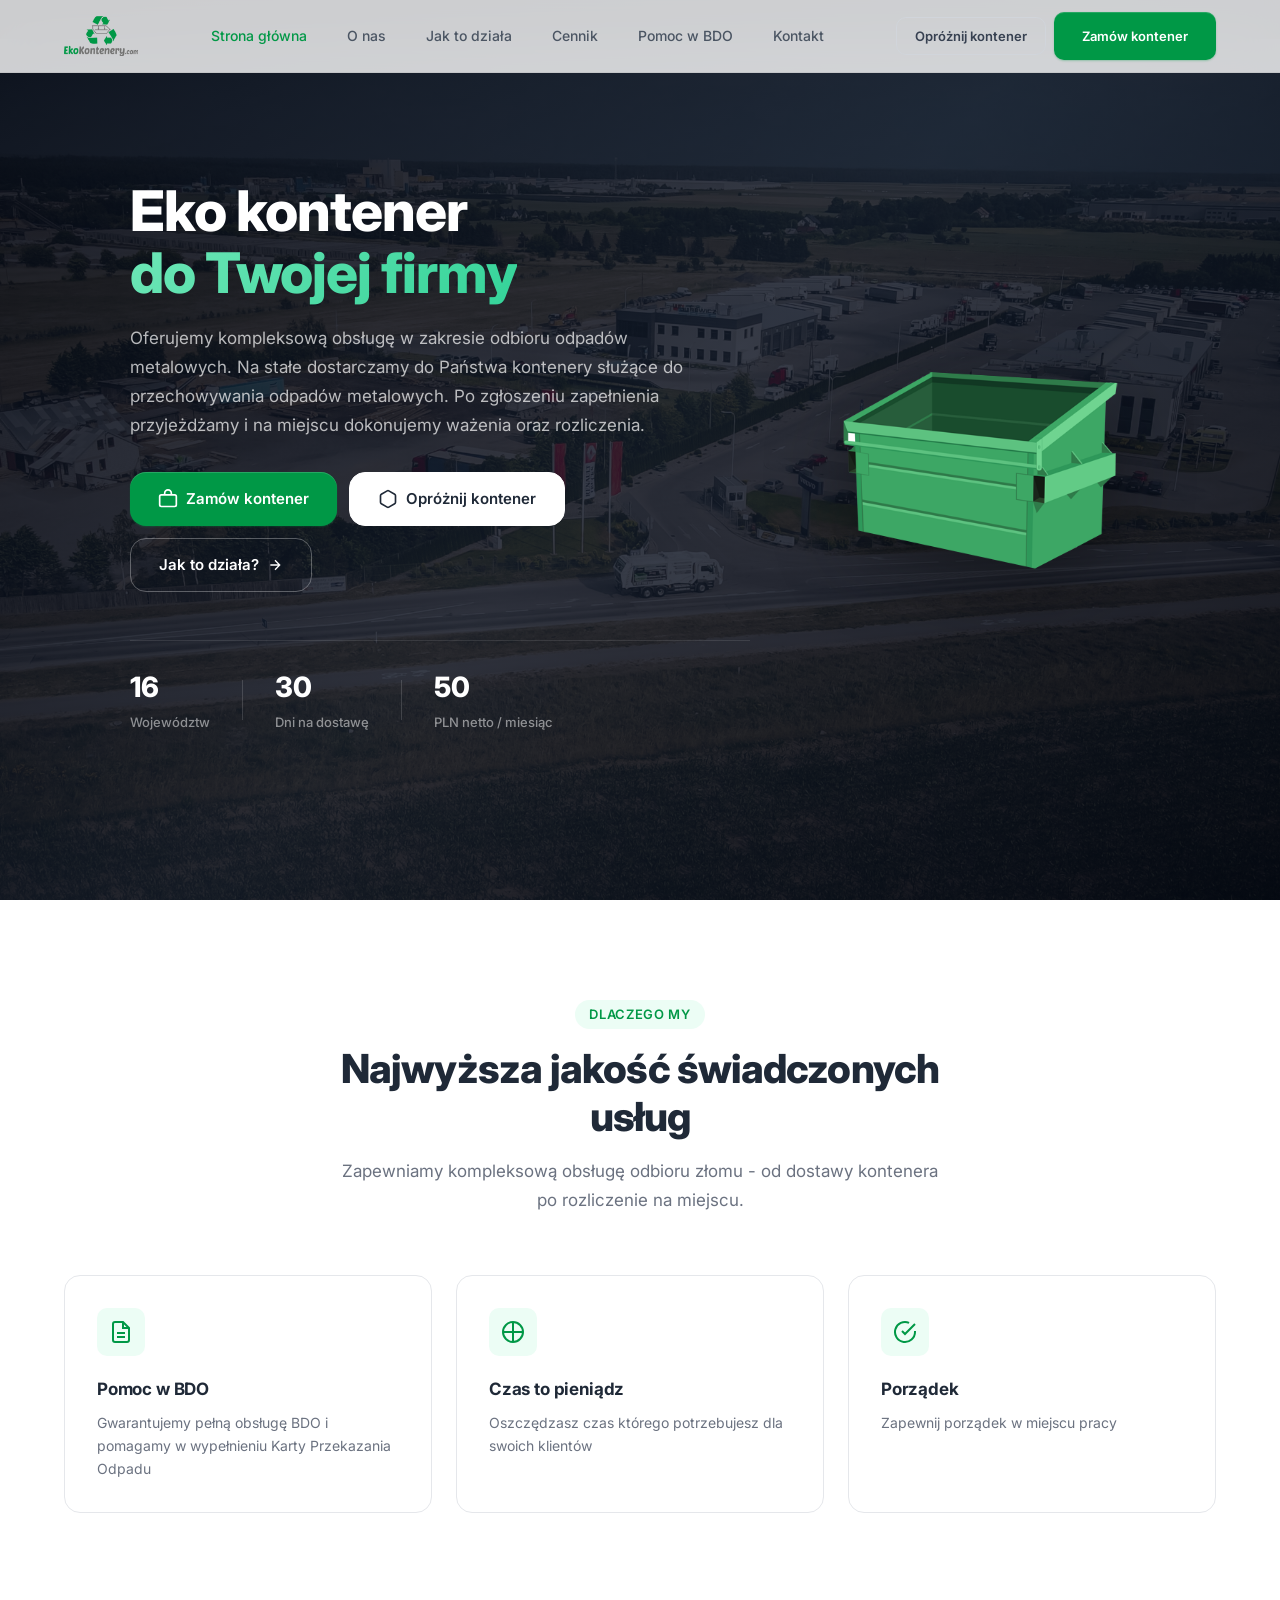
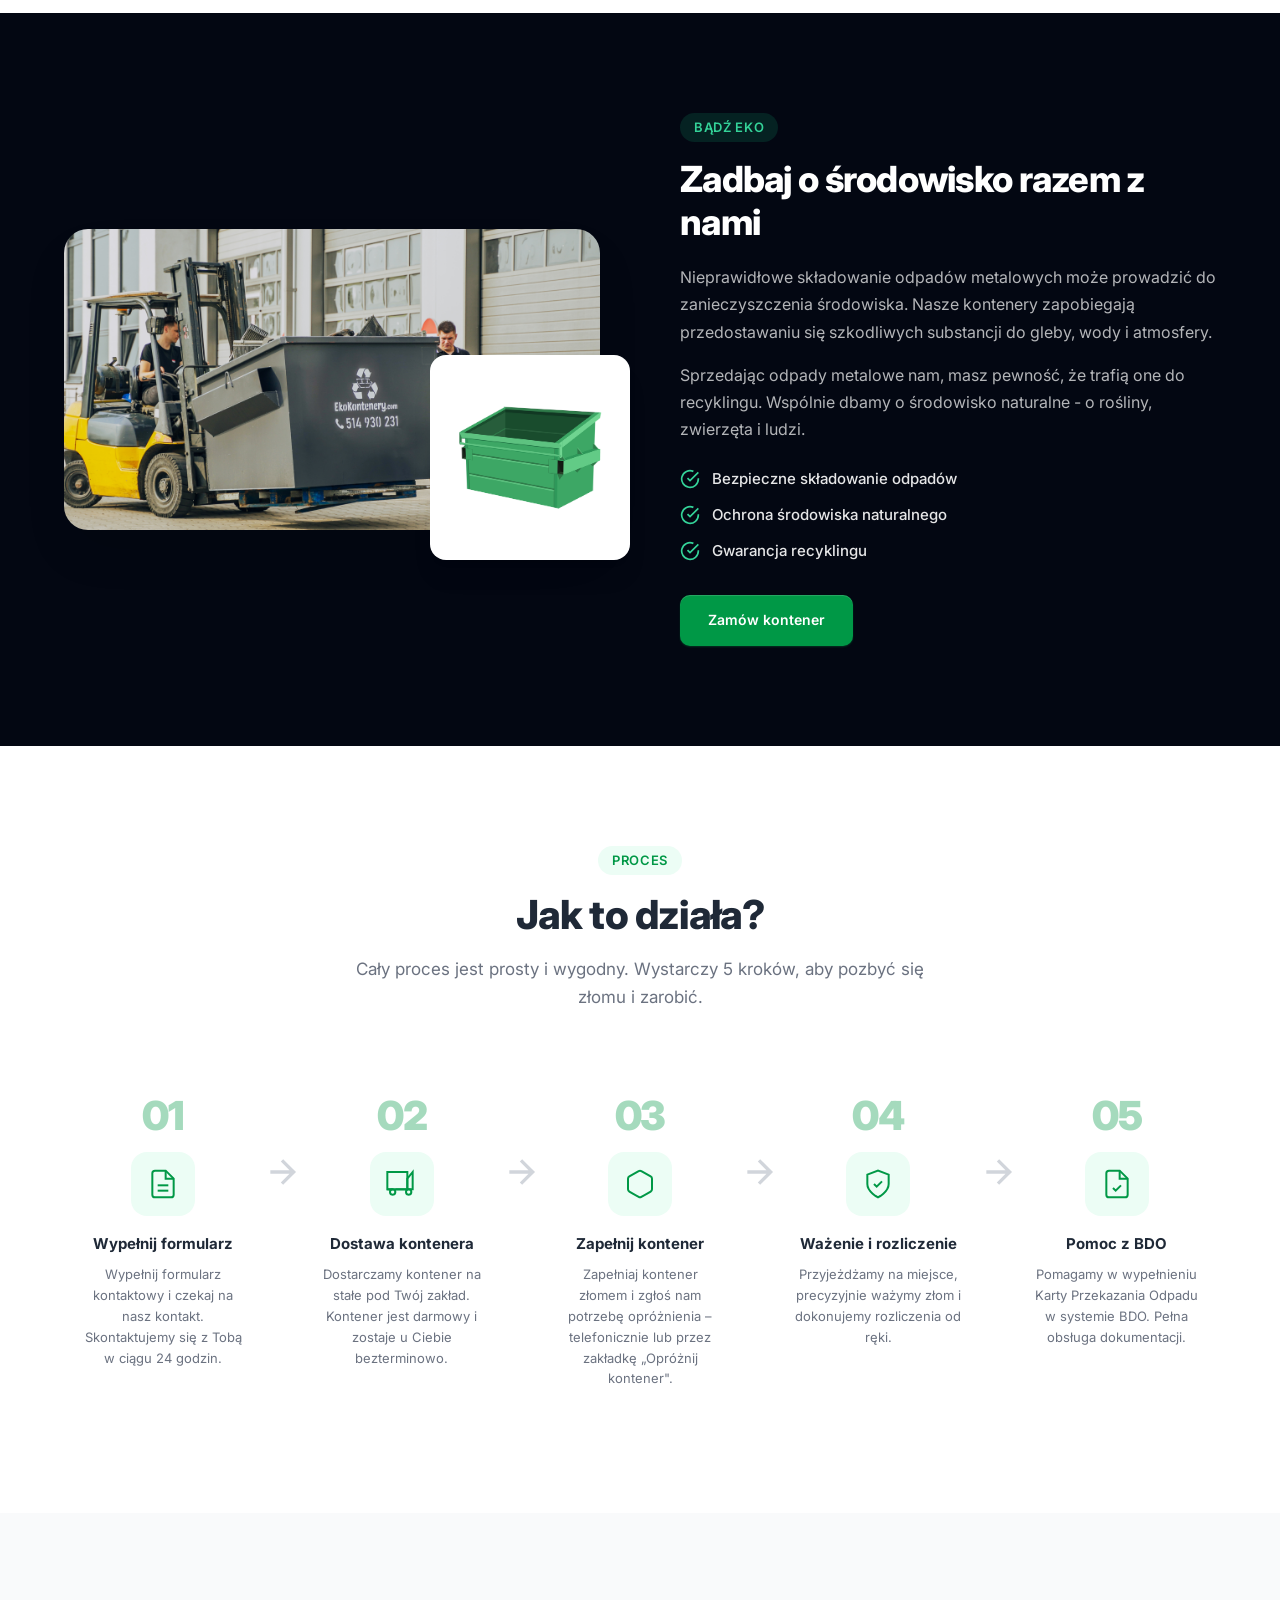
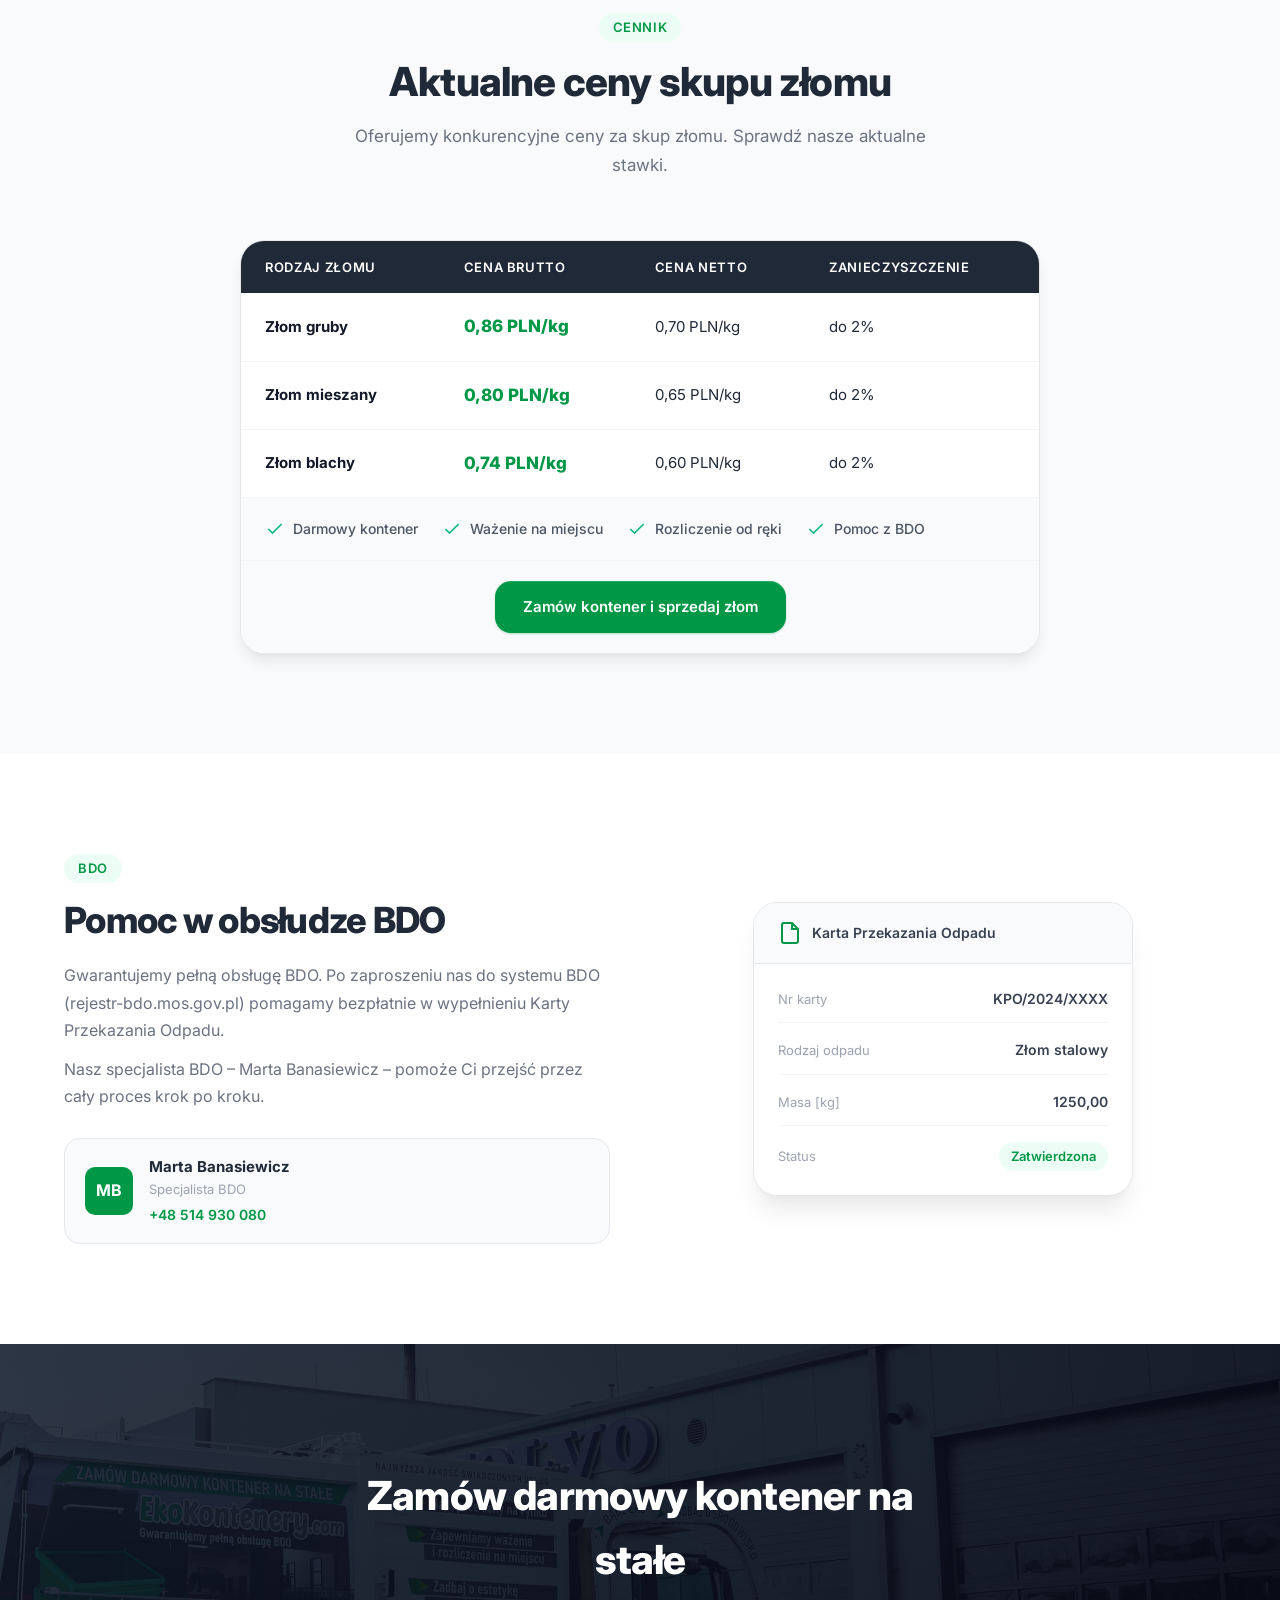
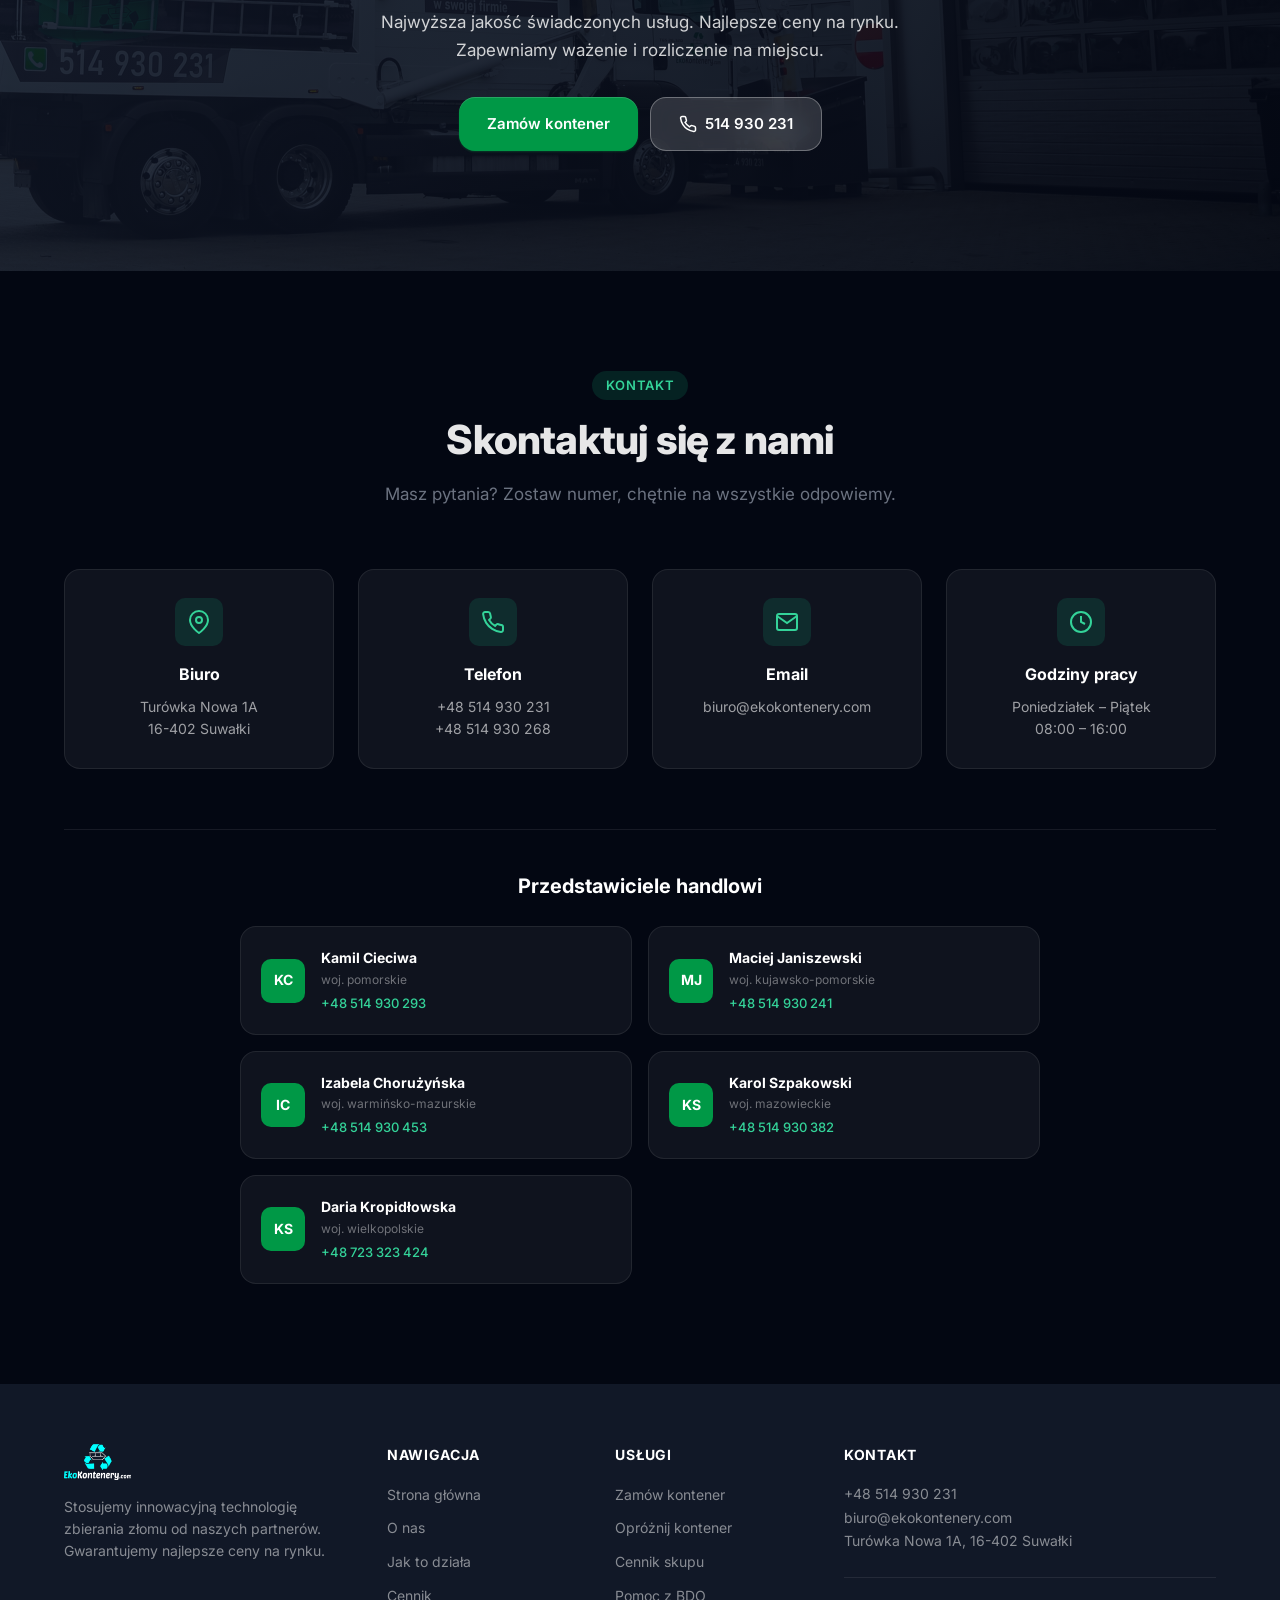
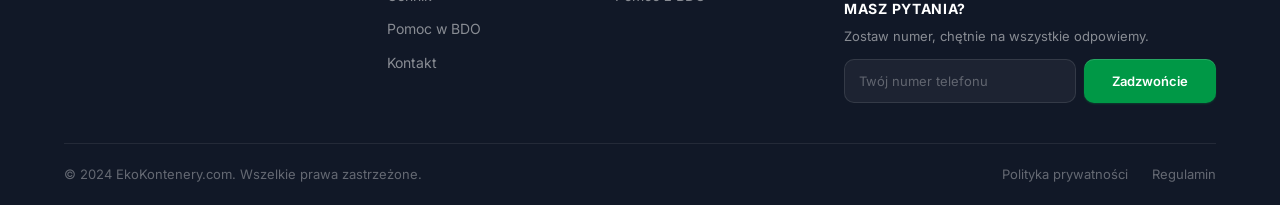
==== commit b24a5f3b: "Przenieś formularze Zamów/Opróżnij Kontener na osobną stronę Formularze "Zamów Kontener" i "Opróżnij" ====
--- a/index.html
+++ b/index.html
@@ -30,8 +30,8 @@
         <li><a href="#kontakt">Kontakt</a></li>
       </ul>
       <div class="nav-cta">
-        <a href="#oproznij" class="btn btn-outline btn-sm">Opróżnij kontener</a>
-        <a href="#zamow" class="btn btn-primary btn-sm">Zamów kontener</a>
+        <a href="formularze.html#oproznij" class="btn btn-outline btn-sm">Opróżnij kontener</a>
+        <a href="formularze.html#zamow" class="btn btn-primary btn-sm">Zamów kontener</a>
       </div>
     </div>
   </nav>
@@ -51,11 +51,11 @@
          Po zgłoszeniu zapełnienia przyjeżdżamy i na miejscu dokonujemy ważenia oraz rozliczenia.
         </p>
         <div class="hero-actions">
-          <a href="#zamow" class="btn btn-primary btn-lg">
+          <a href="formularze.html#zamow" class="btn btn-primary btn-lg">
             <svg width="20" height="20" viewBox="0 0 24 24" fill="none" stroke="currentColor" stroke-width="2"><rect x="2" y="7" width="20" height="14" rx="2"/><path d="M16 7V5a4 4 0 0 0-8 0v2"/></svg>
             Zamów kontener
           </a>
-          <a href="#oproznij" class="btn btn-white-solid btn-lg">
+          <a href="formularze.html#oproznij" class="btn btn-white-solid btn-lg">
             <svg width="20" height="20" viewBox="0 0 24 24" fill="none" stroke="currentColor" stroke-width="2"><path d="M21 16V8a2 2 0 0 0-1-1.73l-7-4a2 2 0 0 0-2 0l-7 4A2 2 0 0 0 3 8v8a2 2 0 0 0 1 1.73l7 4a2 2 0 0 0 2 0l7-4A2 2 0 0 0 21 16z"/></svg>
             Opróżnij kontener
           </a>
@@ -174,7 +174,7 @@
               Gwarancja recyklingu
             </li>
           </ul>
-          <a href="#zamow" class="btn btn-primary">Zamów kontener</a>
+          <a href="formularze.html#zamow" class="btn btn-primary">Zamów kontener</a>
         </div>
       </div>
     </div>
@@ -303,7 +303,7 @@
           </div>
         </div>
         <div class="pricing-cta">
-          <a href="#zamow" class="btn btn-primary btn-lg">Zamów kontener i sprzedaj złom</a>
+          <a href="formularze.html#zamow" class="btn btn-primary btn-lg">Zamów kontener i sprzedaj złom</a>
         </div>
       </div>
     </div>
@@ -376,118 +376,11 @@
       <h2>Zamów darmowy kontener na stałe</h2>
       <p>Najwyższa jakość świadczonych usług. Najlepsze ceny na rynku. Zapewniamy ważenie i rozliczenie na miejscu.</p>
       <div class="cta-image-actions">
-        <a href="#zamow" class="btn btn-primary btn-lg">Zamów kontener</a>
+        <a href="formularze.html#zamow" class="btn btn-primary btn-lg">Zamów kontener</a>
         <a href="tel:+48514930231" class="btn btn-white btn-lg">
           <svg width="18" height="18" viewBox="0 0 24 24" fill="none" stroke="currentColor" stroke-width="2"><path d="M22 16.92v3a2 2 0 0 1-2.18 2 19.79 19.79 0 0 1-8.63-3.07 19.5 19.5 0 0 1-6-6 19.79 19.79 0 0 1-3.07-8.67A2 2 0 0 1 4.11 2h3a2 2 0 0 1 2 1.72c.127.96.361 1.903.7 2.81a2 2 0 0 1-.45 2.11L8.09 9.91a16 16 0 0 0 6 6l1.27-1.27a2 2 0 0 1 2.11-.45c.907.339 1.85.573 2.81.7A2 2 0 0 1 22 16.92z"/></svg>
           514 930 231
         </a>
-      </div>
-    </div>
-  </section>
-
-  <!-- Order Form Section -->
-  <section class="section section-gray" id="zamow">
-    <div class="container">
-      <div class="section-header">
-        <span class="section-tag">Formularz</span>
-        <h2>Zamów kontener na złom</h2>
-        <p>Wypełnij formularz, a my skontaktujemy się z Tobą w ciągu 24 godzin.</p>
-      </div>
-      <div class="form-wrapper">
-        <form class="order-form" id="orderForm">
-          <div class="form-grid">
-            <div class="form-group">
-              <label for="firma">Nazwa firmy *</label>
-              <input type="text" id="firma" name="firma" required placeholder="Twoja firma Sp. z o.o." />
-            </div>
-            <div class="form-group">
-              <label for="nip">NIP *</label>
-              <input type="text" id="nip" name="nip" required placeholder="000-000-00-00" />
-            </div>
-            <div class="form-group">
-              <label for="telefon">Telefon *</label>
-              <input type="tel" id="telefon" name="telefon" required placeholder="+48 000 000 000" />
-            </div>
-            <div class="form-group">
-              <label for="email">Email *</label>
-              <input type="email" id="email" name="email" required placeholder="biuro@twojafirma.pl" />
-            </div>
-            <div class="form-group">
-              <label for="bdo">Numer BDO</label>
-              <input type="text" id="bdo-number" name="bdo" placeholder="Numer rejestrowy BDO" />
-            </div>
-            <div class="form-group">
-              <label for="adres">Adres dostawy *</label>
-              <input type="text" id="adres" name="adres" required placeholder="ul. Przykładowa 1" />
-            </div>
-            <div class="form-group">
-              <label for="kod">Kod pocztowy *</label>
-              <input type="text" id="kod" name="kod" required placeholder="00-000" />
-            </div>
-            <div class="form-group">
-              <label for="miasto">Miasto *</label>
-              <input type="text" id="miasto" name="miasto" required placeholder="Warszawa" />
-            </div>
-          </div>
-          <div class="form-group form-group-full">
-            <label for="uwagi">Uwagi</label>
-            <textarea id="uwagi" name="uwagi" rows="3" placeholder="Dodatkowe informacje..."></textarea>
-          </div>
-          <div class="form-consent">
-            <label class="checkbox-label">
-              <input type="checkbox" required />
-              <span>Wyrażam zgodę na przetwarzanie moich danych osobowych zgodnie z polityką prywatności.</span>
-            </label>
-          </div>
-          <button type="submit" class="btn btn-primary btn-lg btn-block">
-            Wyślij zgłoszenie
-            <svg width="18" height="18" viewBox="0 0 24 24" fill="none" stroke="currentColor" stroke-width="2"><path d="M22 2L11 13"/><path d="M22 2l-7 20-4-9-9-4 20-7z"/></svg>
-          </button>
-        </form>
-      </div>
-    </div>
-  </section>
-
-  <!-- Empty Container Form -->
-  <section class="section" id="oproznij">
-    <div class="container">
-      <div class="empty-container-wrapper">
-        <div class="empty-container-text">
-          <span class="section-tag">Szybkie zgłoszenie</span>
-          <h2>Opróżnij kontener</h2>
-          <p>Twój kontener jest pełny? Zgłoś potrzebę opróżnienia, a przyjedziemy w najkrótszym możliwym terminie.</p>
-          <div class="empty-benefits">
-            <div class="empty-benefit">
-              <svg width="20" height="20" viewBox="0 0 24 24" fill="none" stroke="currentColor" stroke-width="2"><circle cx="12" cy="12" r="10"/><polyline points="12 6 12 12 16 14"/></svg>
-              <span>Szybka realizacja</span>
-            </div>
-            <div class="empty-benefit">
-              <svg width="20" height="20" viewBox="0 0 24 24" fill="none" stroke="currentColor" stroke-width="2"><path d="M22 16.92v3a2 2 0 0 1-2.18 2 19.79 19.79 0 0 1-8.63-3.07 19.5 19.5 0 0 1-6-6 19.79 19.79 0 0 1-3.07-8.67A2 2 0 0 1 4.11 2h3a2 2 0 0 1 2 1.72c.127.96.361 1.903.7 2.81a2 2 0 0 1-.45 2.11L8.09 9.91a16 16 0 0 0 6 6l1.27-1.27a2 2 0 0 1 2.11-.45c.907.339 1.85.573 2.81.7A2 2 0 0 1 22 16.92z"/></svg>
-              <span>Lub zadzwoń: 514 930 231</span>
-            </div>
-          </div>
-        </div>
-        <form class="empty-form" id="emptyForm">
-          <div class="form-group">
-            <label for="e-firma">Nazwa firmy *</label>
-            <input type="text" id="e-firma" name="firma" required placeholder="Twoja firma" />
-          </div>
-          <div class="form-group">
-            <label for="e-nip">NIP *</label>
-            <input type="text" id="e-nip" name="nip" required placeholder="000-000-00-00" />
-          </div>
-          <div class="form-group">
-            <label for="e-telefon">Telefon *</label>
-            <input type="tel" id="e-telefon" name="telefon" required placeholder="+48 000 000 000" />
-          </div>
-          <div class="form-group">
-            <label for="e-email">Email *</label>
-            <input type="email" id="e-email" name="email" required placeholder="biuro@firma.pl" />
-          </div>
-          <button type="submit" class="btn btn-primary btn-block">
-            Zgłoś opróżnienie
-          </button>
-        </form>
       </div>
     </div>
   </section>
@@ -606,8 +499,8 @@
         <div class="footer-links">
           <h4>Usługi</h4>
           <ul>
-            <li><a href="#zamow">Zamów kontener</a></li>
-            <li><a href="#oproznij">Opróżnij kontener</a></li>
+            <li><a href="formularze.html#zamow">Zamów kontener</a></li>
+            <li><a href="formularze.html#oproznij">Opróżnij kontener</a></li>
             <li><a href="#cennik">Cennik skupu</a></li>
             <li><a href="#bdo">Pomoc z BDO</a></li>
           </ul>
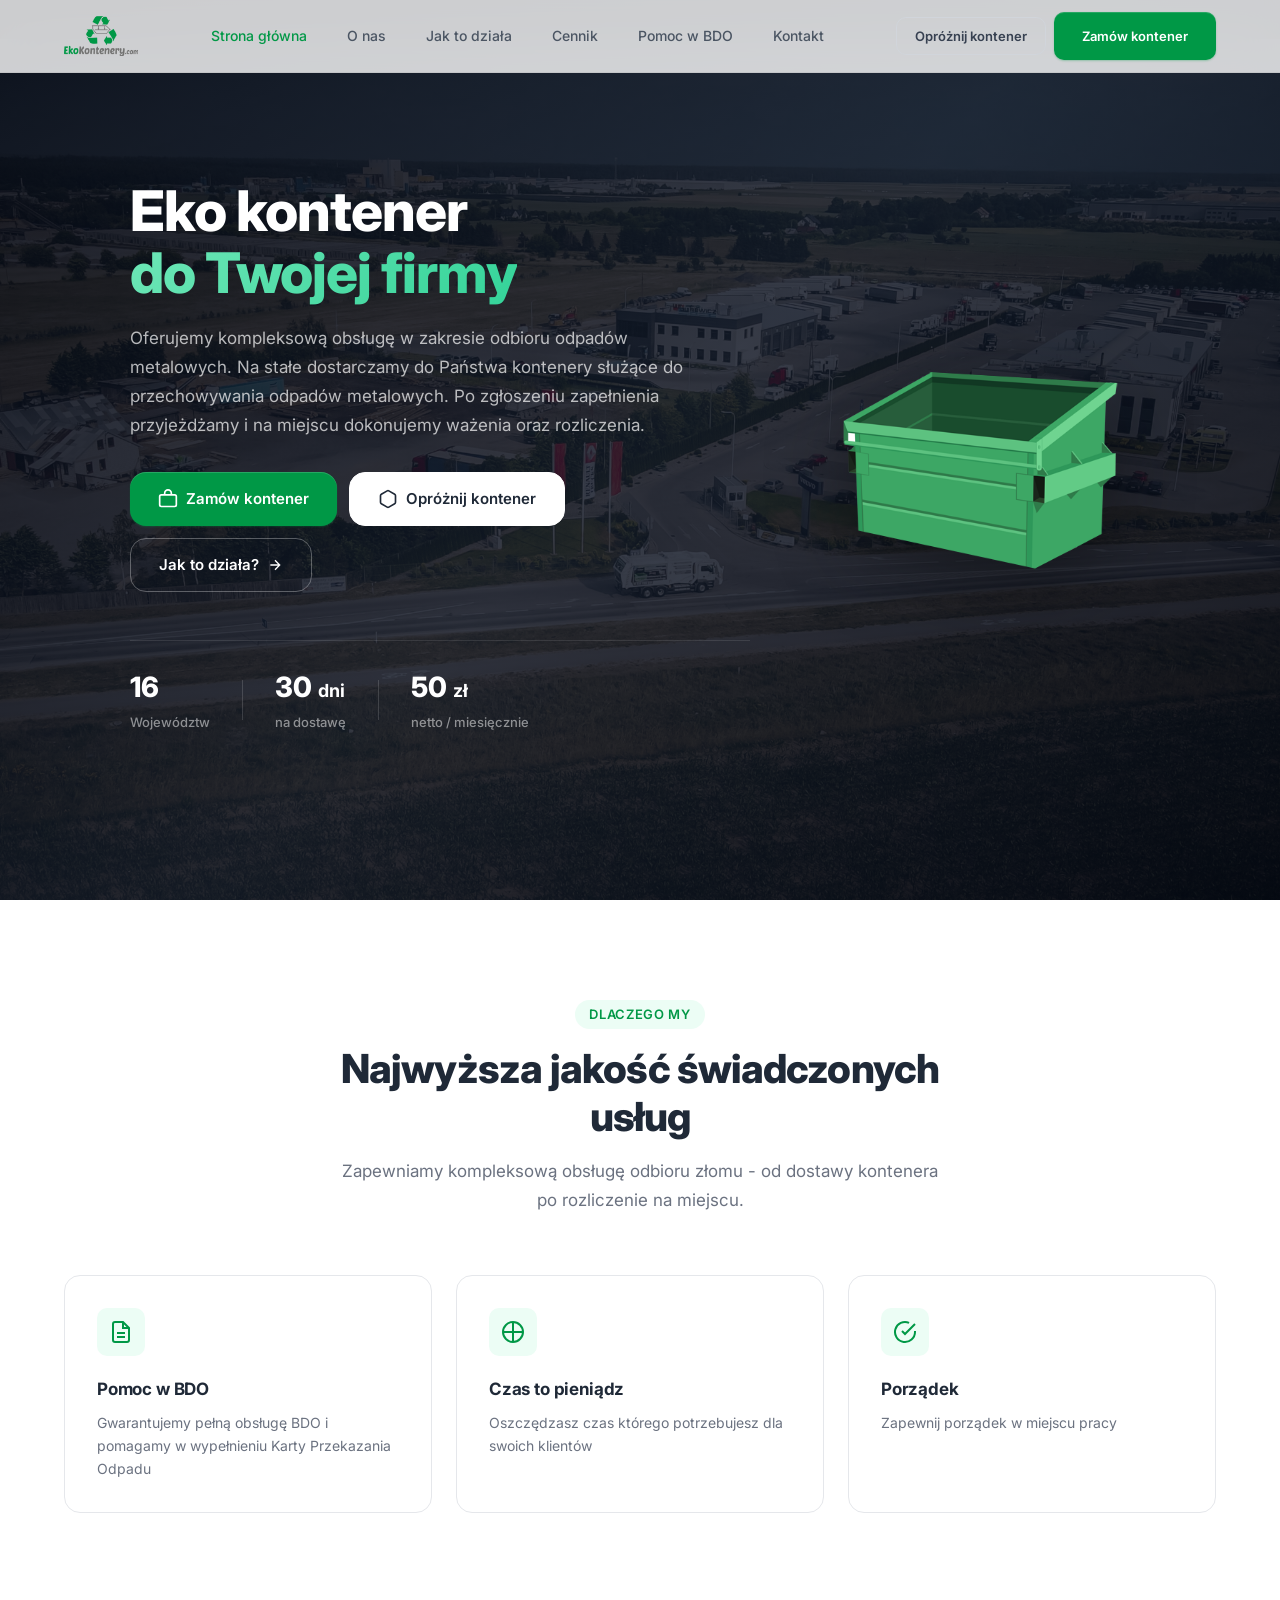
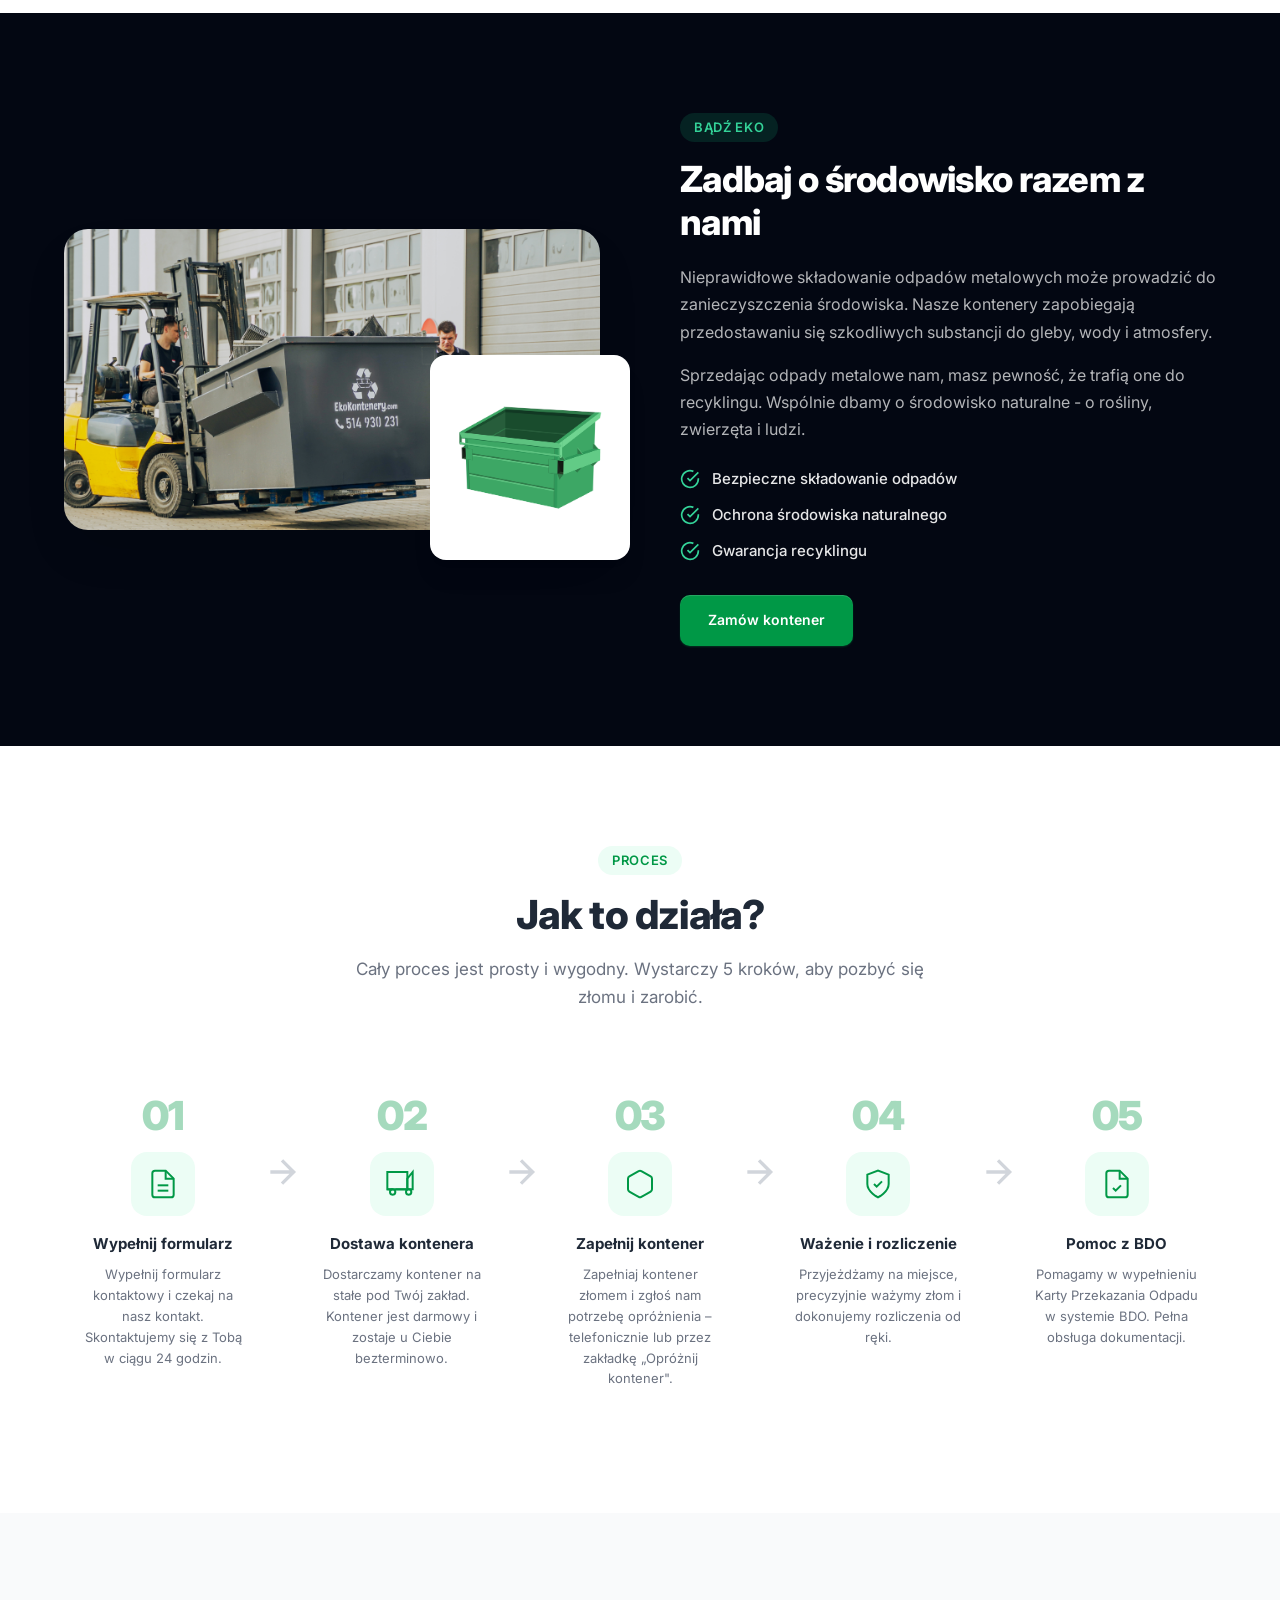
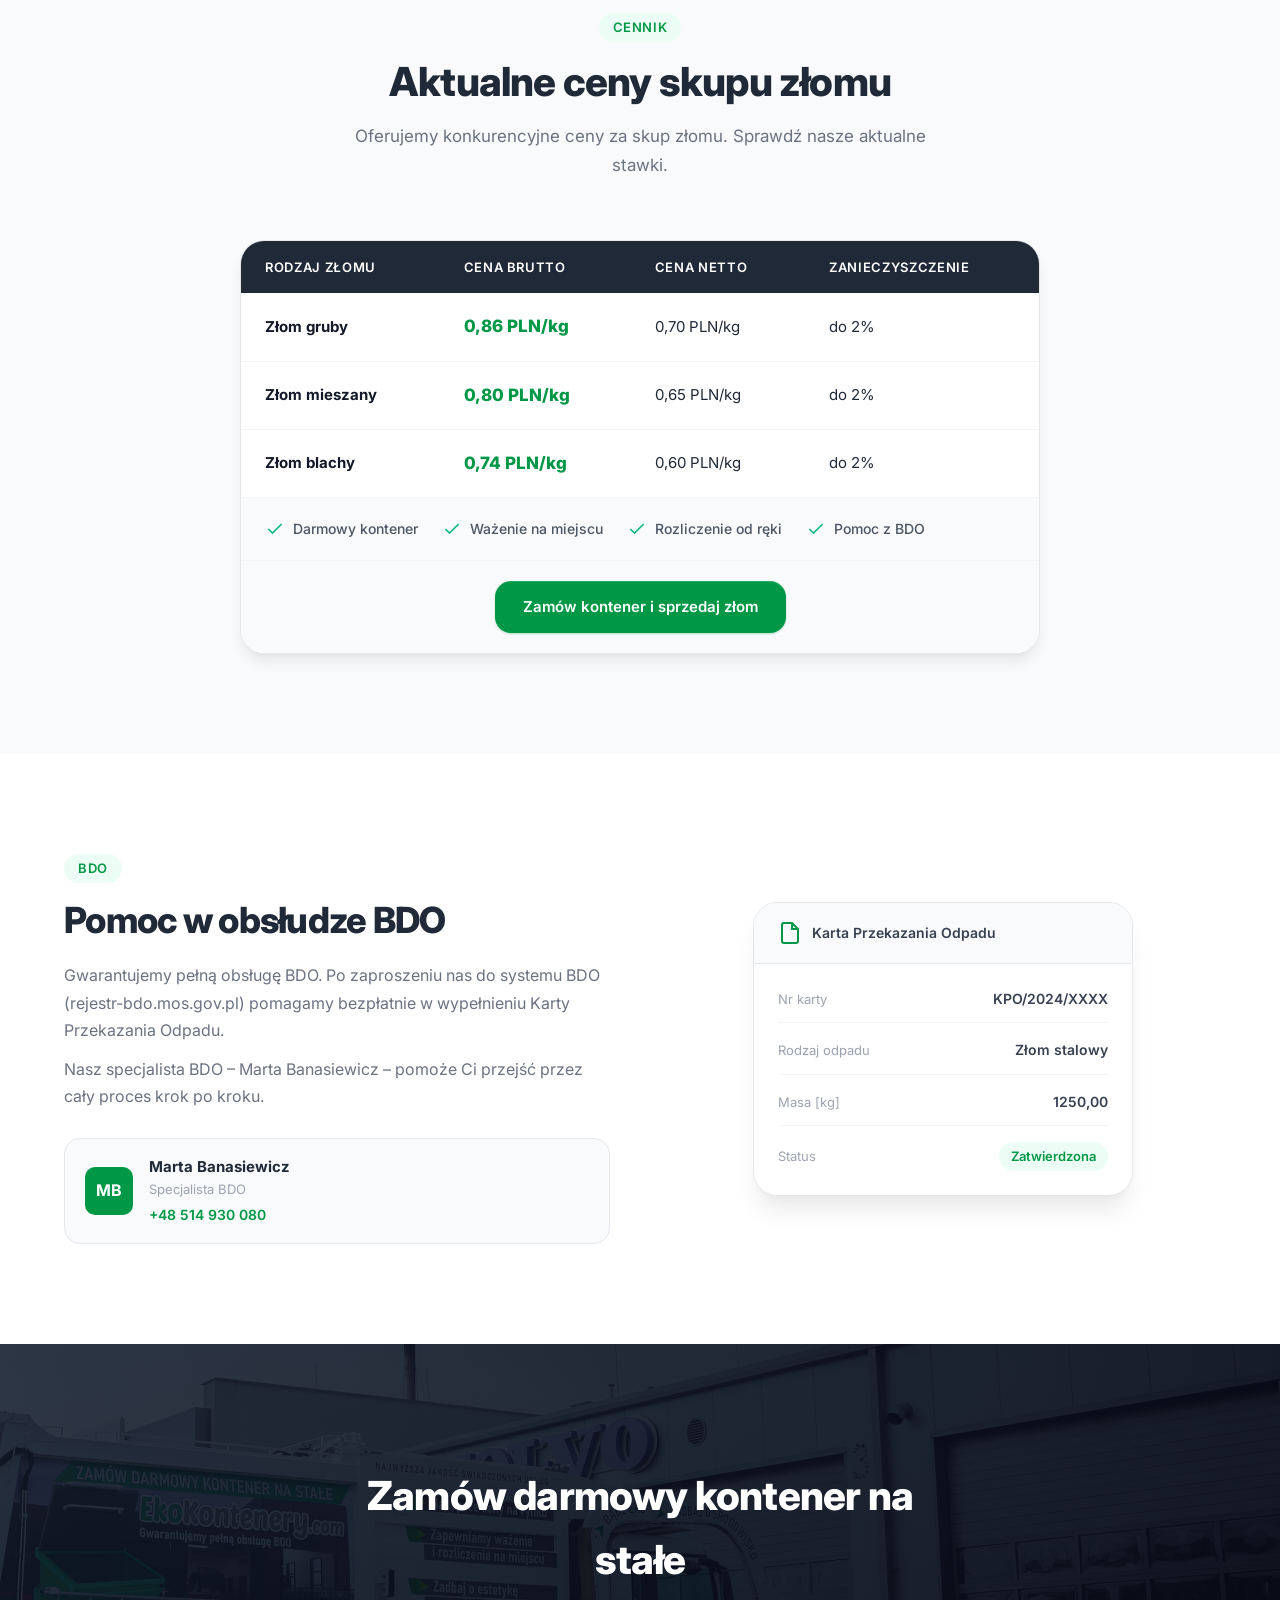
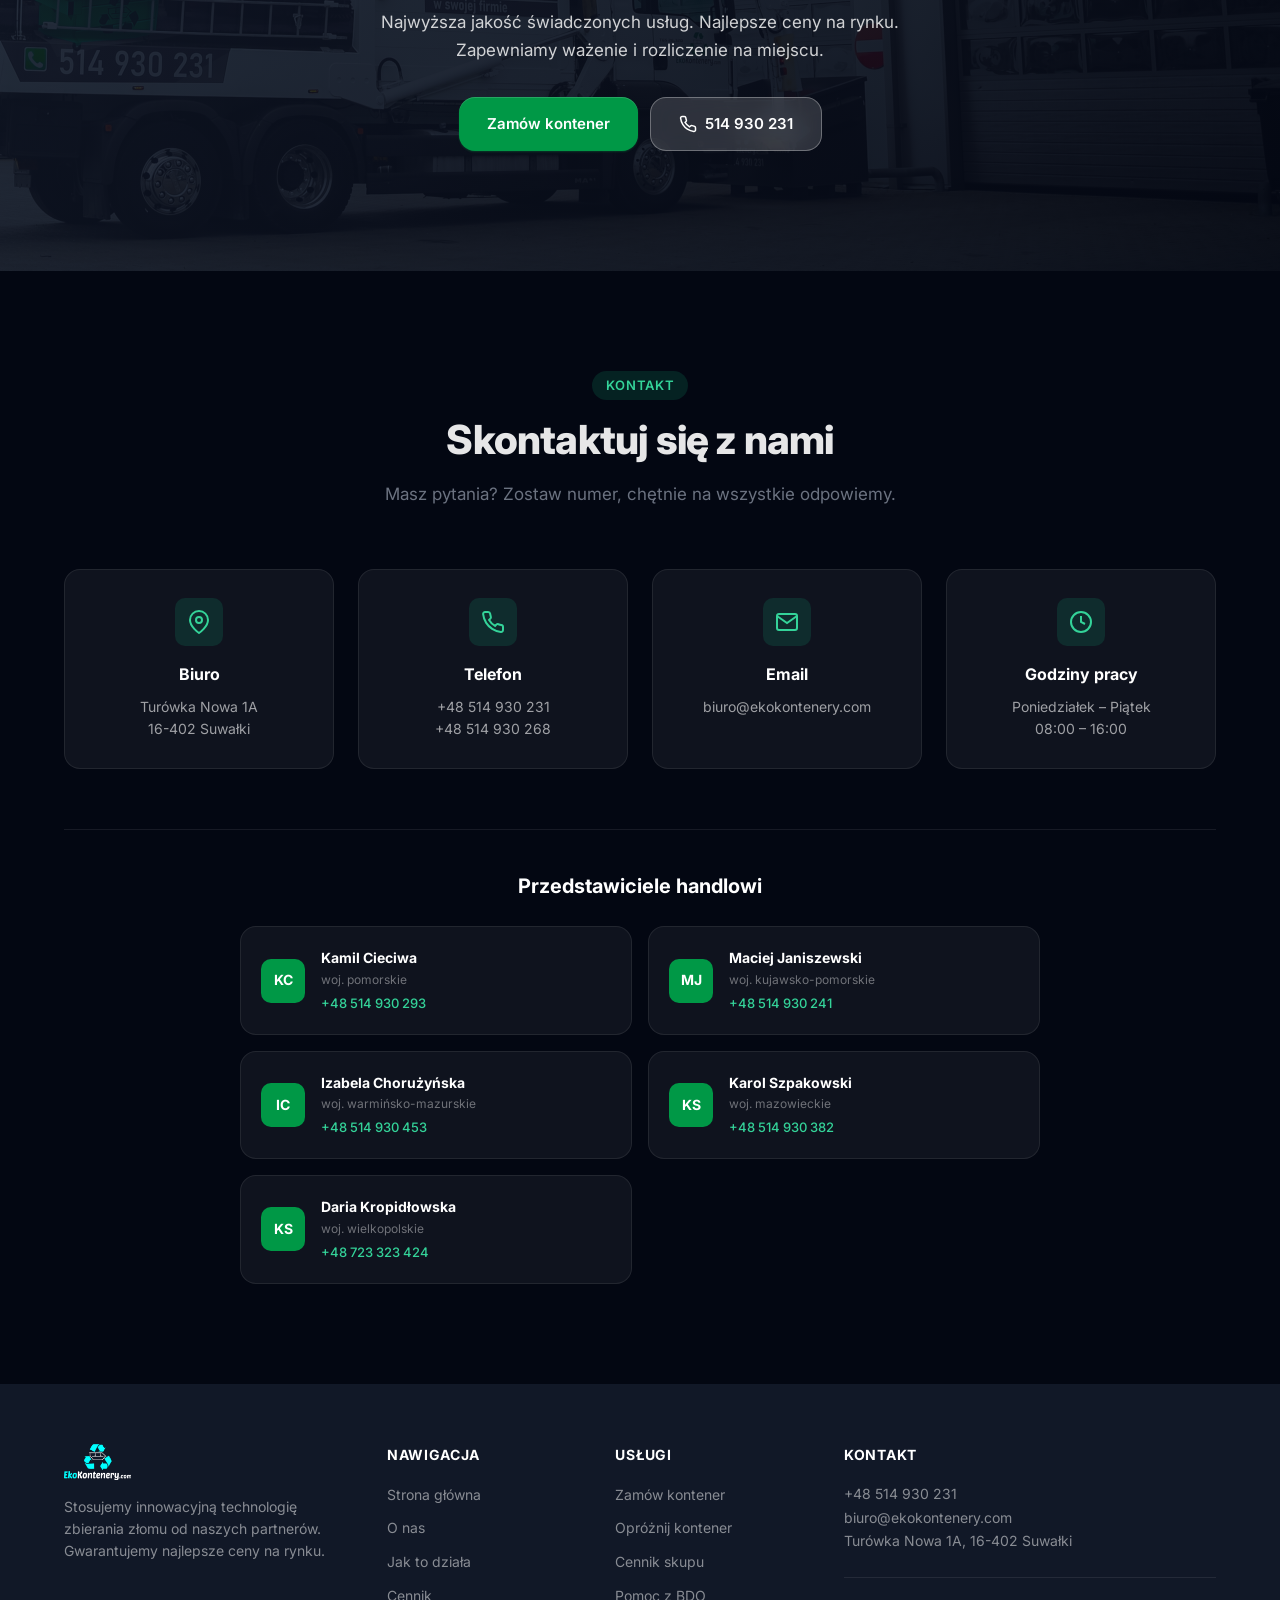
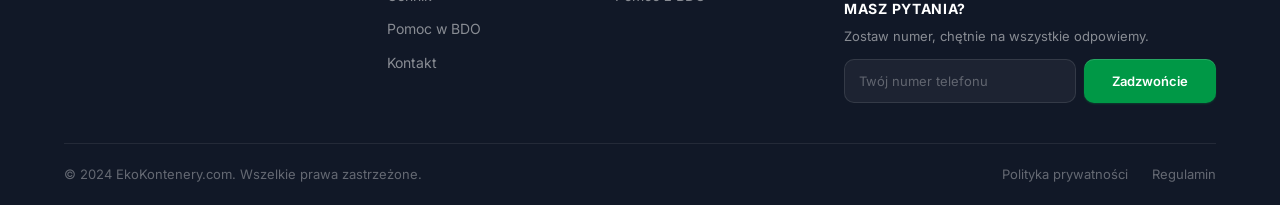
==== commit aceae75f: "Popraw sekcję statystyk: dodaj jednostki obok liczb i dostosuj do mobile - "30 dni" z "na dostawę" p" ====
--- a/index.html
+++ b/index.html
@@ -30,8 +30,8 @@
         <li><a href="#kontakt">Kontakt</a></li>
       </ul>
       <div class="nav-cta">
-        <a href="formularze.html#oproznij" class="btn btn-outline btn-sm">Opróżnij kontener</a>
-        <a href="formularze.html#zamow" class="btn btn-primary btn-sm">Zamów kontener</a>
+        <a href="oproznij.html" class="btn btn-outline btn-sm">Opróżnij kontener</a>
+        <a href="zamow.html" class="btn btn-primary btn-sm">Zamów kontener</a>
       </div>
     </div>
   </nav>
@@ -51,11 +51,11 @@
          Po zgłoszeniu zapełnienia przyjeżdżamy i na miejscu dokonujemy ważenia oraz rozliczenia.
         </p>
         <div class="hero-actions">
-          <a href="formularze.html#zamow" class="btn btn-primary btn-lg">
+          <a href="zamow.html" class="btn btn-primary btn-lg">
             <svg width="20" height="20" viewBox="0 0 24 24" fill="none" stroke="currentColor" stroke-width="2"><rect x="2" y="7" width="20" height="14" rx="2"/><path d="M16 7V5a4 4 0 0 0-8 0v2"/></svg>
             Zamów kontener
           </a>
-          <a href="formularze.html#oproznij" class="btn btn-white-solid btn-lg">
+          <a href="oproznij.html" class="btn btn-white-solid btn-lg">
             <svg width="20" height="20" viewBox="0 0 24 24" fill="none" stroke="currentColor" stroke-width="2"><path d="M21 16V8a2 2 0 0 0-1-1.73l-7-4a2 2 0 0 0-2 0l-7 4A2 2 0 0 0 3 8v8a2 2 0 0 0 1 1.73l7 4a2 2 0 0 0 2 0l7-4A2 2 0 0 0 21 16z"/></svg>
             Opróżnij kontener
           </a>
@@ -71,13 +71,19 @@
           </div>
           <div class="stat-divider"></div>
           <div class="stat">
-            <span class="stat-number">30</span>
-            <span class="stat-label">Dni na dostawę</span>
+            <div class="stat-top">
+              <span class="stat-number">30</span>
+              <span class="stat-unit">dni</span>
+            </div>
+            <span class="stat-label">na dostawę</span>
           </div>
           <div class="stat-divider"></div>
           <div class="stat">
-            <span class="stat-number">50</span>
-            <span class="stat-label">PLN netto / miesiąc</span>
+            <div class="stat-top">
+              <span class="stat-number">50</span>
+              <span class="stat-unit">zł</span>
+            </div>
+            <span class="stat-label">netto / miesięcznie</span>
           </div>
         </div>
       </div>
@@ -174,7 +180,7 @@
               Gwarancja recyklingu
             </li>
           </ul>
-          <a href="formularze.html#zamow" class="btn btn-primary">Zamów kontener</a>
+          <a href="zamow.html" class="btn btn-primary">Zamów kontener</a>
         </div>
       </div>
     </div>
@@ -303,7 +309,7 @@
           </div>
         </div>
         <div class="pricing-cta">
-          <a href="formularze.html#zamow" class="btn btn-primary btn-lg">Zamów kontener i sprzedaj złom</a>
+          <a href="zamow.html" class="btn btn-primary btn-lg">Zamów kontener i sprzedaj złom</a>
         </div>
       </div>
     </div>
@@ -376,7 +382,7 @@
       <h2>Zamów darmowy kontener na stałe</h2>
       <p>Najwyższa jakość świadczonych usług. Najlepsze ceny na rynku. Zapewniamy ważenie i rozliczenie na miejscu.</p>
       <div class="cta-image-actions">
-        <a href="formularze.html#zamow" class="btn btn-primary btn-lg">Zamów kontener</a>
+        <a href="zamow.html" class="btn btn-primary btn-lg">Zamów kontener</a>
         <a href="tel:+48514930231" class="btn btn-white btn-lg">
           <svg width="18" height="18" viewBox="0 0 24 24" fill="none" stroke="currentColor" stroke-width="2"><path d="M22 16.92v3a2 2 0 0 1-2.18 2 19.79 19.79 0 0 1-8.63-3.07 19.5 19.5 0 0 1-6-6 19.79 19.79 0 0 1-3.07-8.67A2 2 0 0 1 4.11 2h3a2 2 0 0 1 2 1.72c.127.96.361 1.903.7 2.81a2 2 0 0 1-.45 2.11L8.09 9.91a16 16 0 0 0 6 6l1.27-1.27a2 2 0 0 1 2.11-.45c.907.339 1.85.573 2.81.7A2 2 0 0 1 22 16.92z"/></svg>
           514 930 231
@@ -499,8 +505,8 @@
         <div class="footer-links">
           <h4>Usługi</h4>
           <ul>
-            <li><a href="formularze.html#zamow">Zamów kontener</a></li>
-            <li><a href="formularze.html#oproznij">Opróżnij kontener</a></li>
+            <li><a href="zamow.html">Zamów kontener</a></li>
+            <li><a href="oproznij.html">Opróżnij kontener</a></li>
             <li><a href="#cennik">Cennik skupu</a></li>
             <li><a href="#bdo">Pomoc z BDO</a></li>
           </ul>
--- a/style.css
+++ b/style.css
@@ -348,10 +348,22 @@
   border-top: 1px solid rgba(255,255,255,0.1);
 }
 
+.stat-top {
+  display: flex;
+  align-items: baseline;
+  gap: 6px;
+}
+
 .stat-number {
   display: block;
   font-size: 28px;
   font-weight: 800;
+  color: #fff;
+}
+
+.stat-unit {
+  font-size: 18px;
+  font-weight: 700;
   color: #fff;
 }
 
@@ -1460,13 +1472,20 @@
   }
 
   .hero-stats {
-    flex-direction: column;
-    gap: 16px;
-    align-items: flex-start;
+    gap: 12px;
+    justify-content: flex-start;
+  }
+
+  .stat-number {
+    font-size: 22px;
+  }
+
+  .stat-unit {
+    font-size: 14px;
   }
 
   .stat-divider {
-    display: none;
+    height: 32px;
   }
 
   .contact-grid {
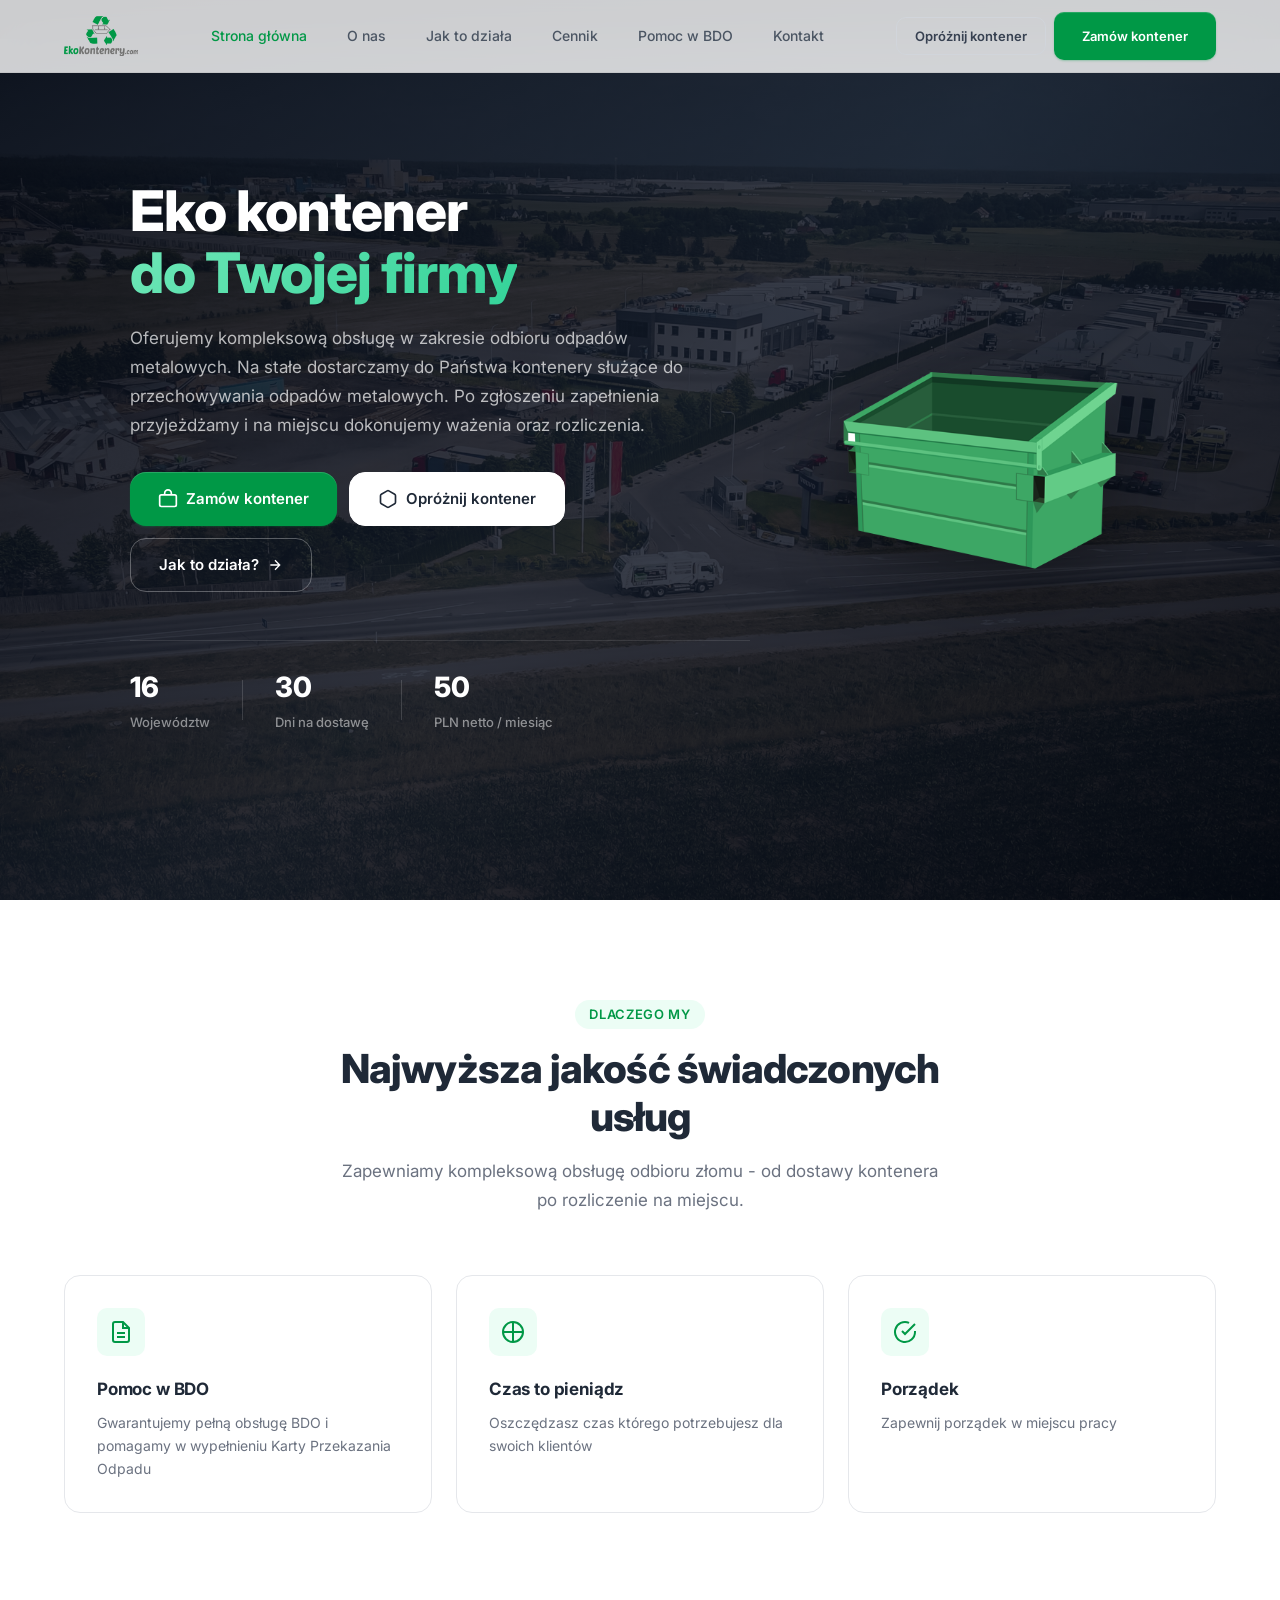
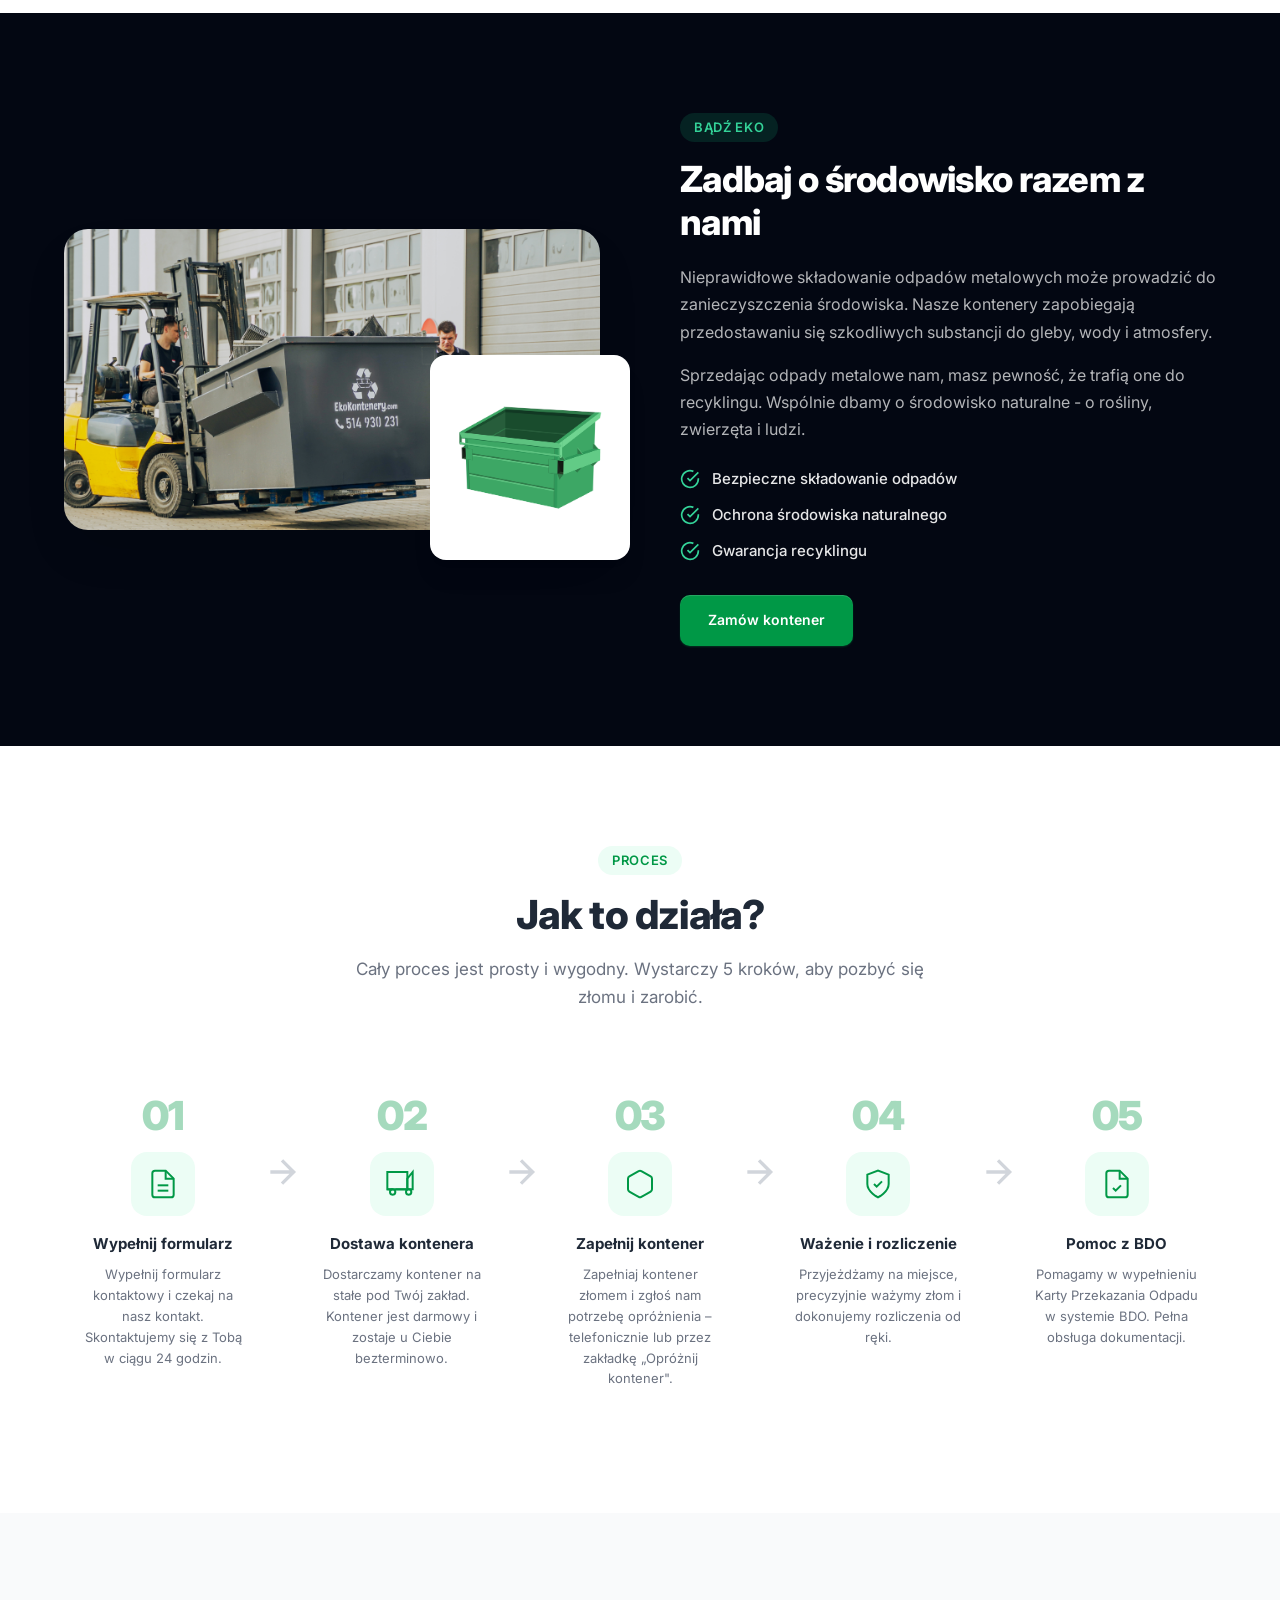
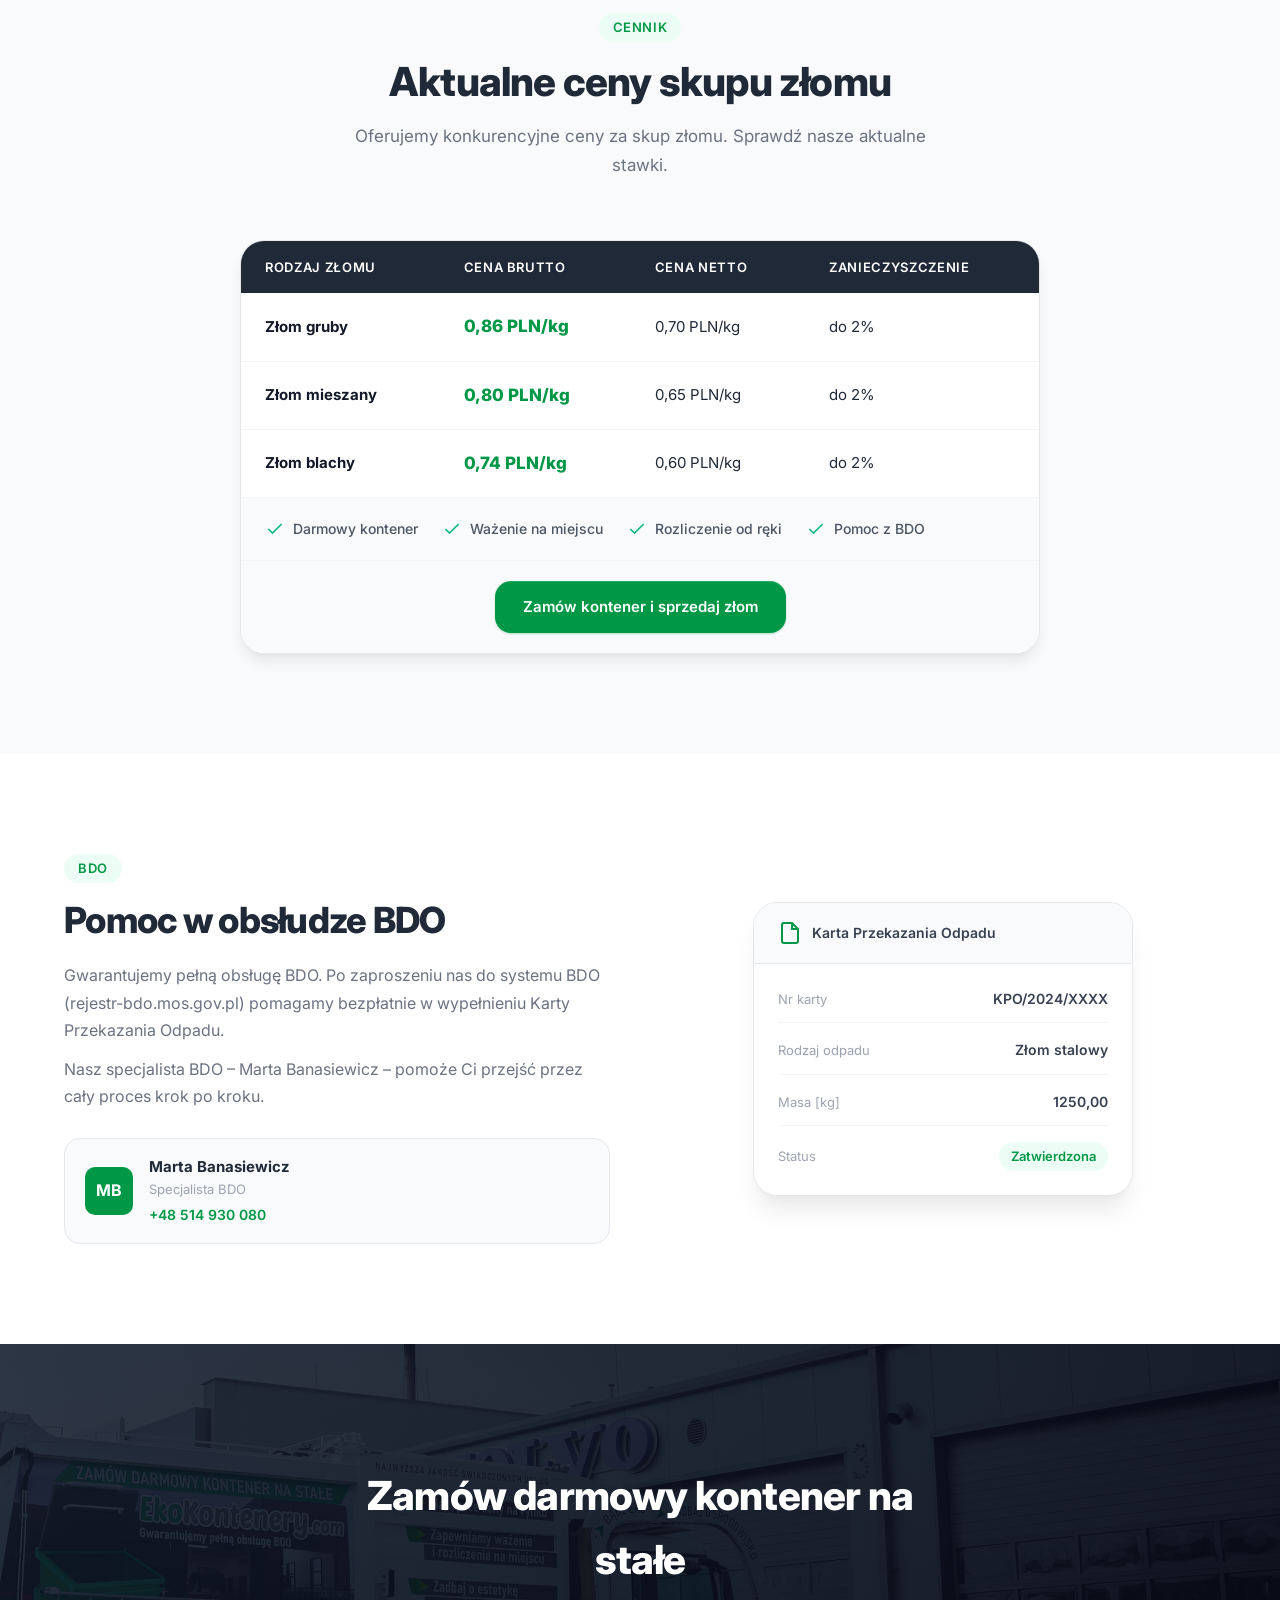
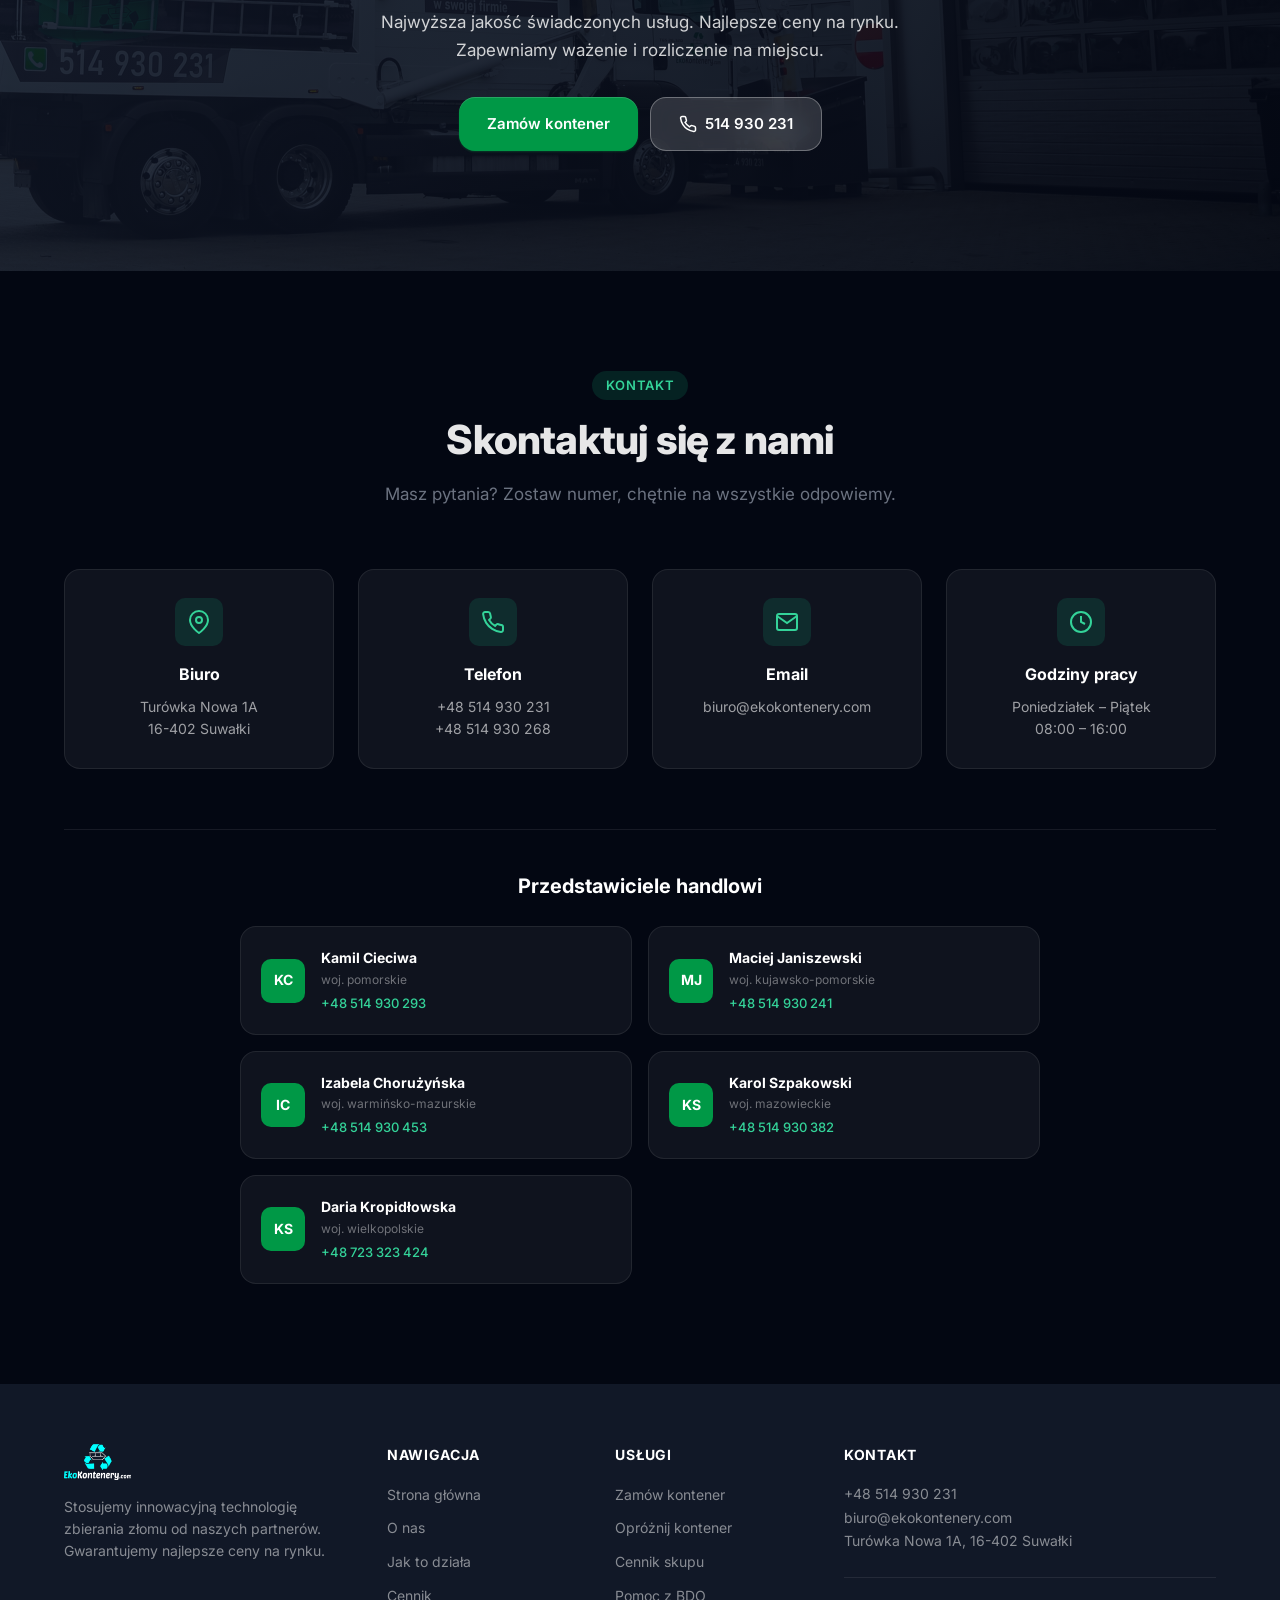
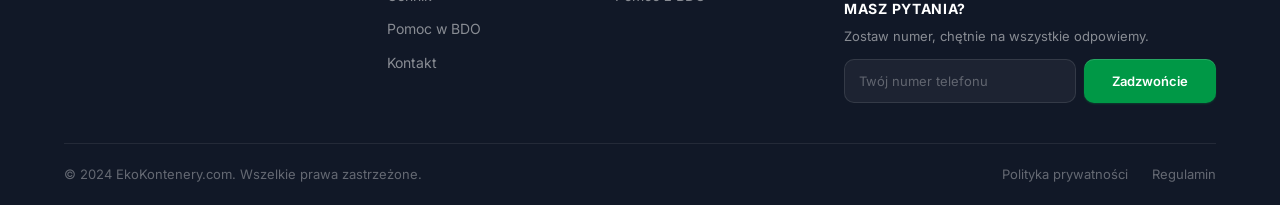
==== commit bc29a6a2: "Przywróć oryginalne teksty statystyk i dostosuj do mobile Statystyki w hero pozostają w rzędzie na t" ====
--- a/index.html
+++ b/index.html
@@ -71,19 +71,13 @@
           </div>
           <div class="stat-divider"></div>
           <div class="stat">
-            <div class="stat-top">
-              <span class="stat-number">30</span>
-              <span class="stat-unit">dni</span>
-            </div>
-            <span class="stat-label">na dostawę</span>
+            <span class="stat-number">30</span>
+            <span class="stat-label">Dni na dostawę</span>
           </div>
           <div class="stat-divider"></div>
           <div class="stat">
-            <div class="stat-top">
-              <span class="stat-number">50</span>
-              <span class="stat-unit">zł</span>
-            </div>
-            <span class="stat-label">netto / miesięcznie</span>
+            <span class="stat-number">50</span>
+            <span class="stat-label">PLN netto / miesiąc</span>
           </div>
         </div>
       </div>
--- a/style.css
+++ b/style.css
@@ -348,22 +348,10 @@
   border-top: 1px solid rgba(255,255,255,0.1);
 }
 
-.stat-top {
-  display: flex;
-  align-items: baseline;
-  gap: 6px;
-}
-
 .stat-number {
   display: block;
   font-size: 28px;
   font-weight: 800;
-  color: #fff;
-}
-
-.stat-unit {
-  font-size: 18px;
-  font-weight: 700;
   color: #fff;
 }
 
@@ -1477,15 +1465,15 @@
   }
 
   .stat-number {
-    font-size: 22px;
-  }
-
-  .stat-unit {
-    font-size: 14px;
+    font-size: 20px;
+  }
+
+  .stat-label {
+    font-size: 11px;
   }
 
   .stat-divider {
-    height: 32px;
+    height: 28px;
   }
 
   .contact-grid {
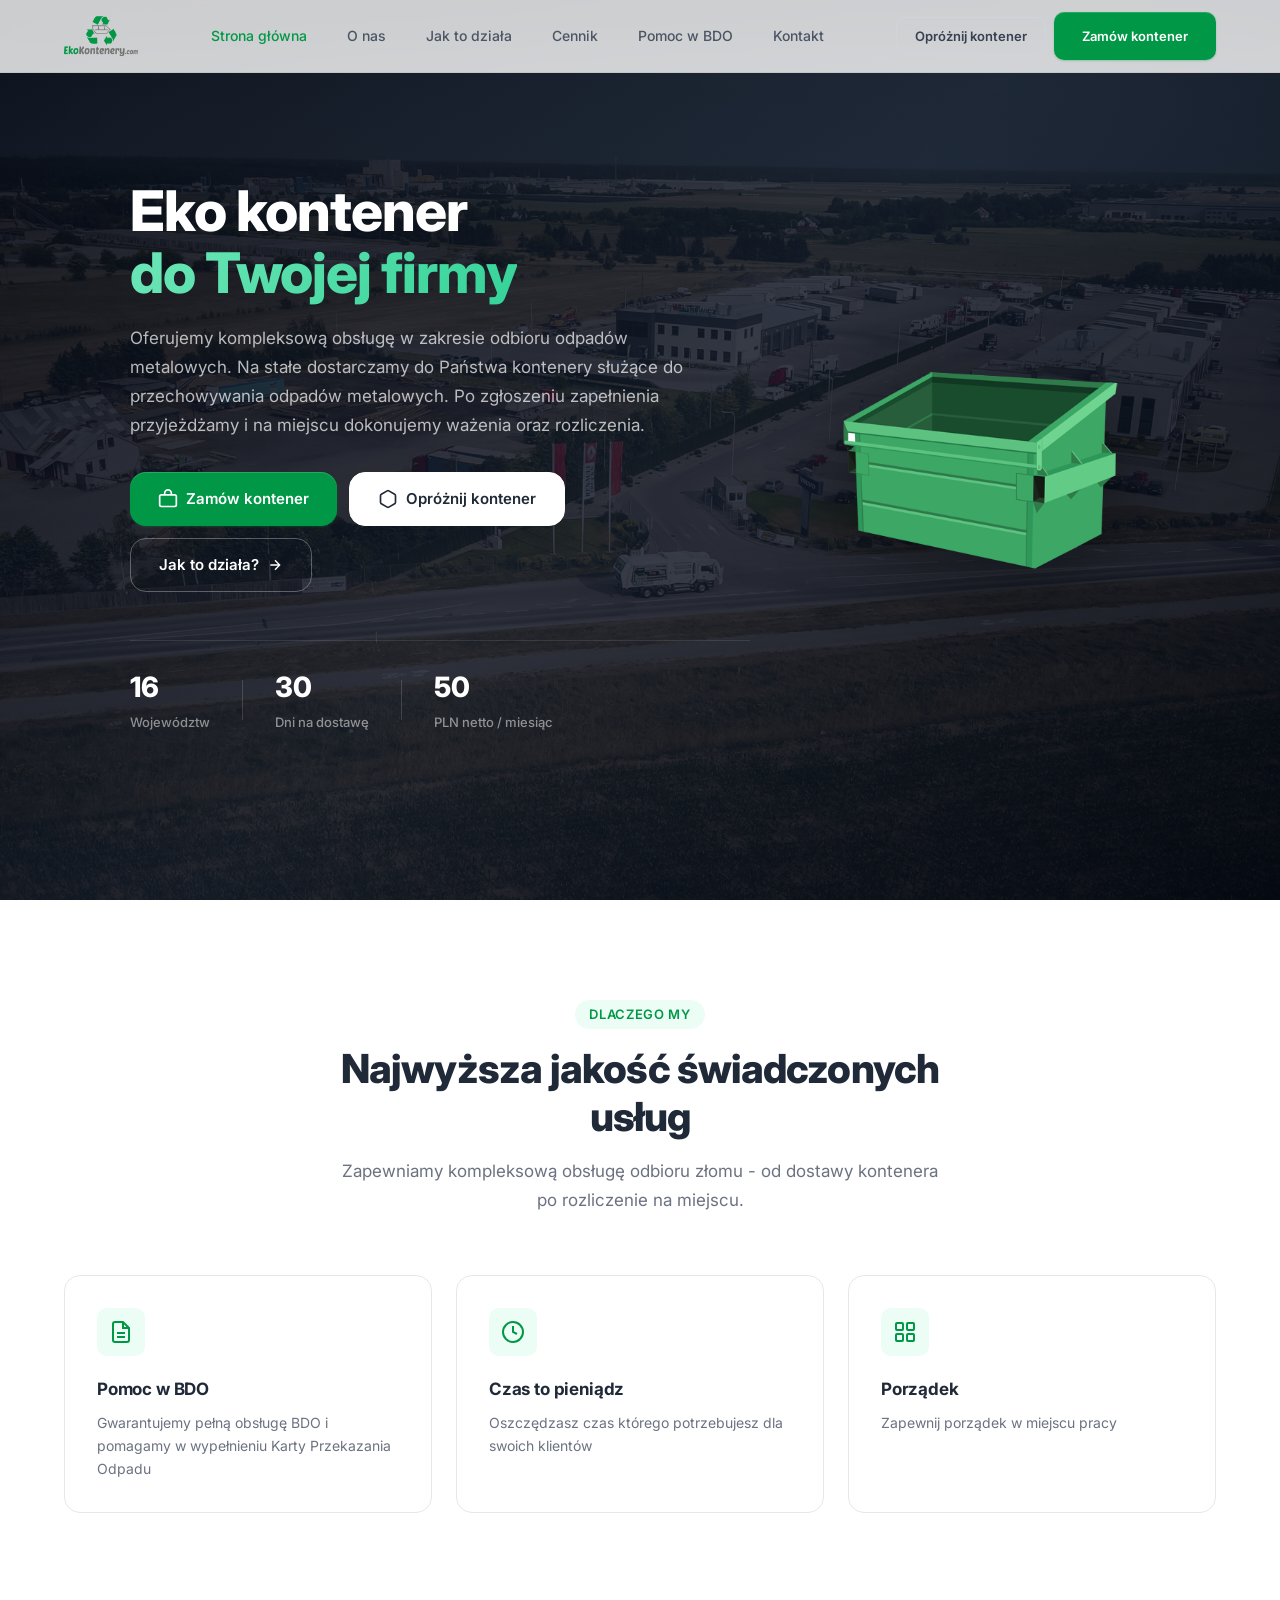
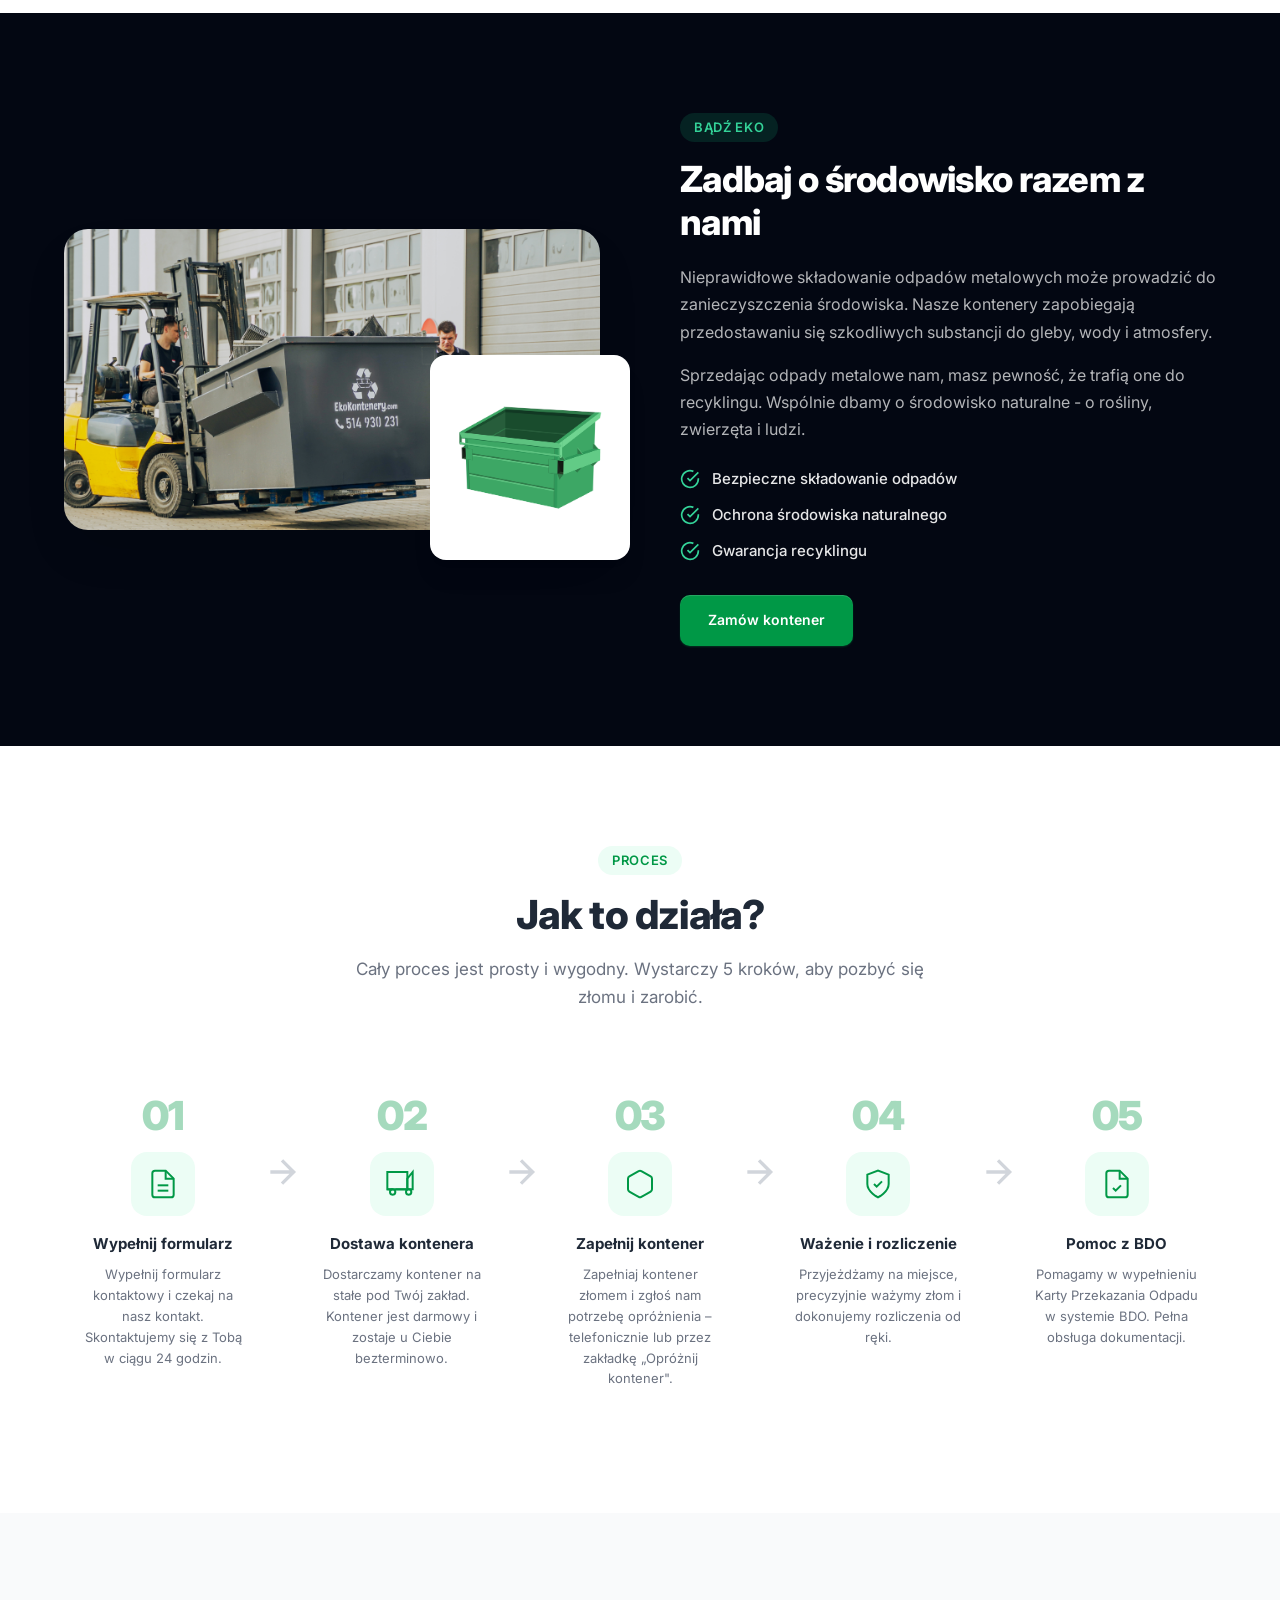
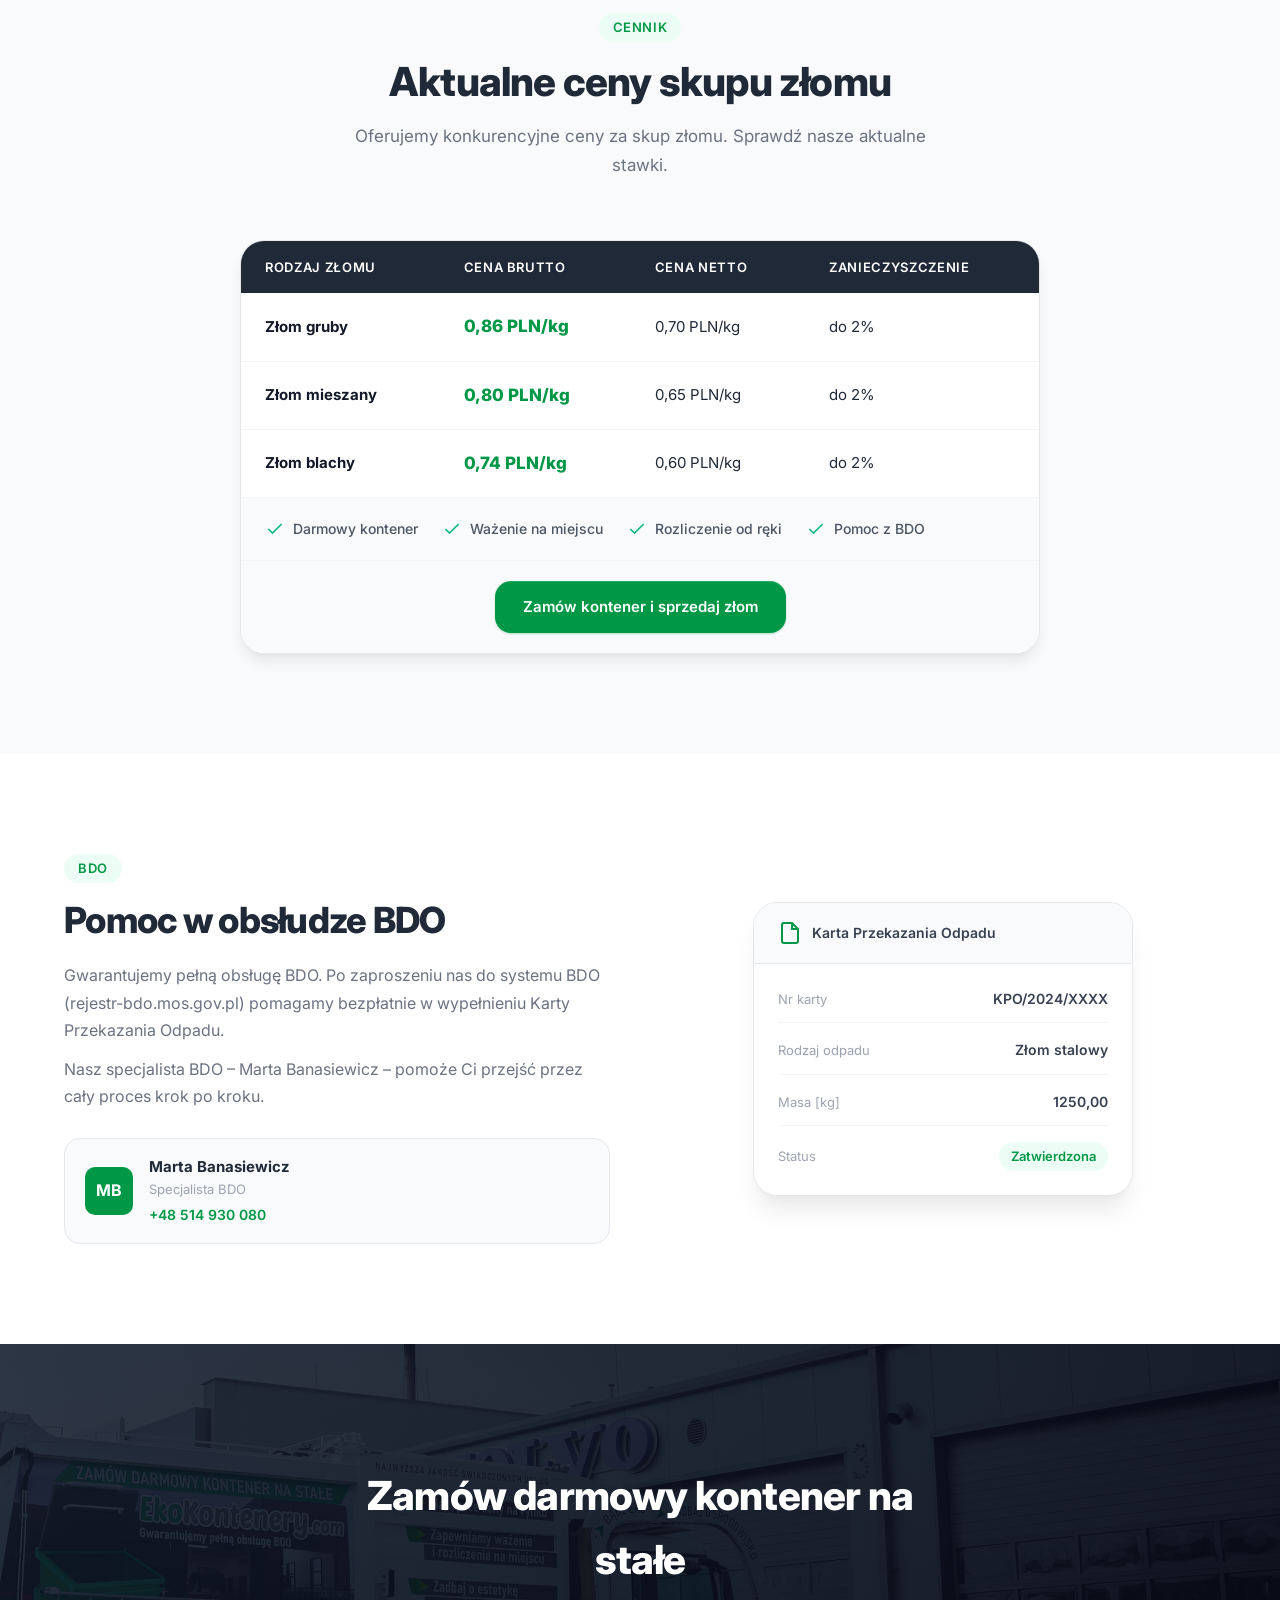
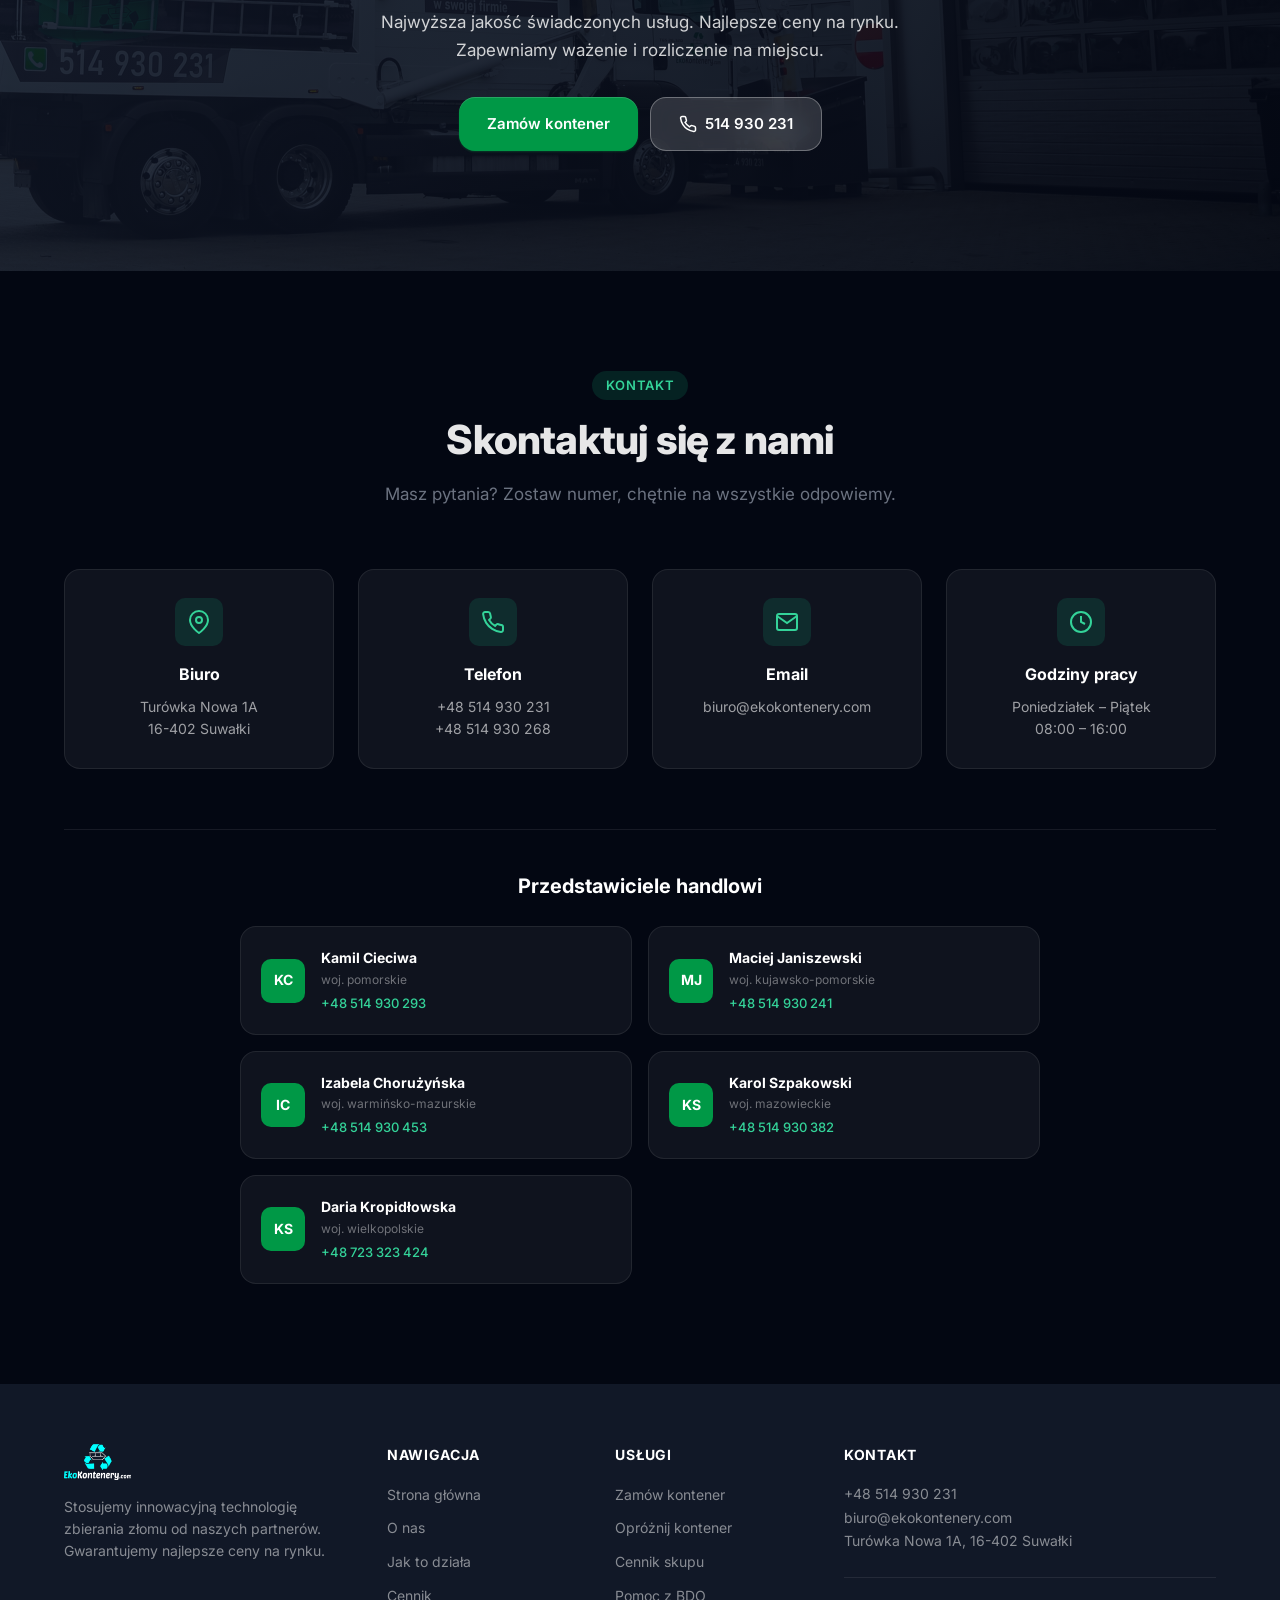
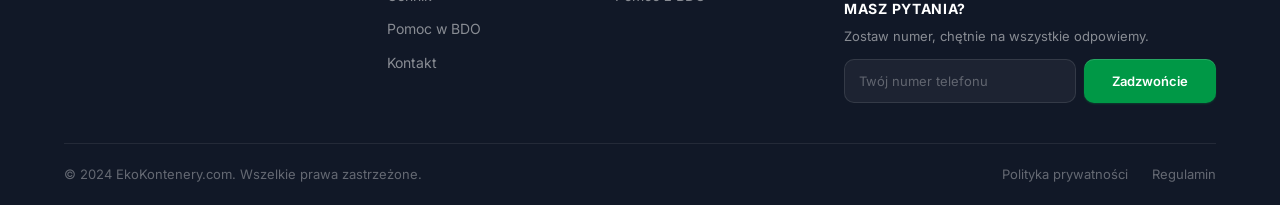
==== commit fcf25ef8: "Zmień ikonki feature cards na pasujące do tekstu - Czas to pieniądz: celownik → zegar - Porządek: ch" ====
--- a/index.html
+++ b/index.html
@@ -115,8 +115,8 @@
       <div class="feature-card">
         <div class="feature-icon">
           <svg width="24" height="24" viewBox="0 0 24 24" fill="none" stroke="currentColor" stroke-width="2">
-            <path d="M12 2v20M2 12h20"/>
             <circle cx="12" cy="12" r="10"/>
+            <polyline points="12 6 12 12 16 14"/>
           </svg>
         </div>
         <h3>Czas to pieniądz</h3>
@@ -126,8 +126,10 @@
       <div class="feature-card">
         <div class="feature-icon">
           <svg width="24" height="24" viewBox="0 0 24 24" fill="none" stroke="currentColor" stroke-width="2">
-            <path d="M22 11.08V12a10 10 0 1 1-5.93-9.14"/>
-            <polyline points="22 4 12 14.01 9 11.01"/>
+            <rect x="3" y="3" width="7" height="7" rx="1"/>
+            <rect x="14" y="3" width="7" height="7" rx="1"/>
+            <rect x="3" y="14" width="7" height="7" rx="1"/>
+            <rect x="14" y="14" width="7" height="7" rx="1"/>
           </svg>
         </div>
         <h3>Porządek</h3>
--- a/style.css
+++ b/style.css
@@ -1460,20 +1460,17 @@
   }
 
   .hero-stats {
-    gap: 12px;
-    justify-content: flex-start;
-  }
-
-  .stat-number {
-    font-size: 20px;
-  }
-
-  .stat-label {
-    font-size: 11px;
+    flex-direction: column;
+    gap: 16px;
+    align-items: center;
+  }
+
+  .stat {
+    text-align: center;
   }
 
   .stat-divider {
-    height: 28px;
+    display: none;
   }
 
   .contact-grid {
